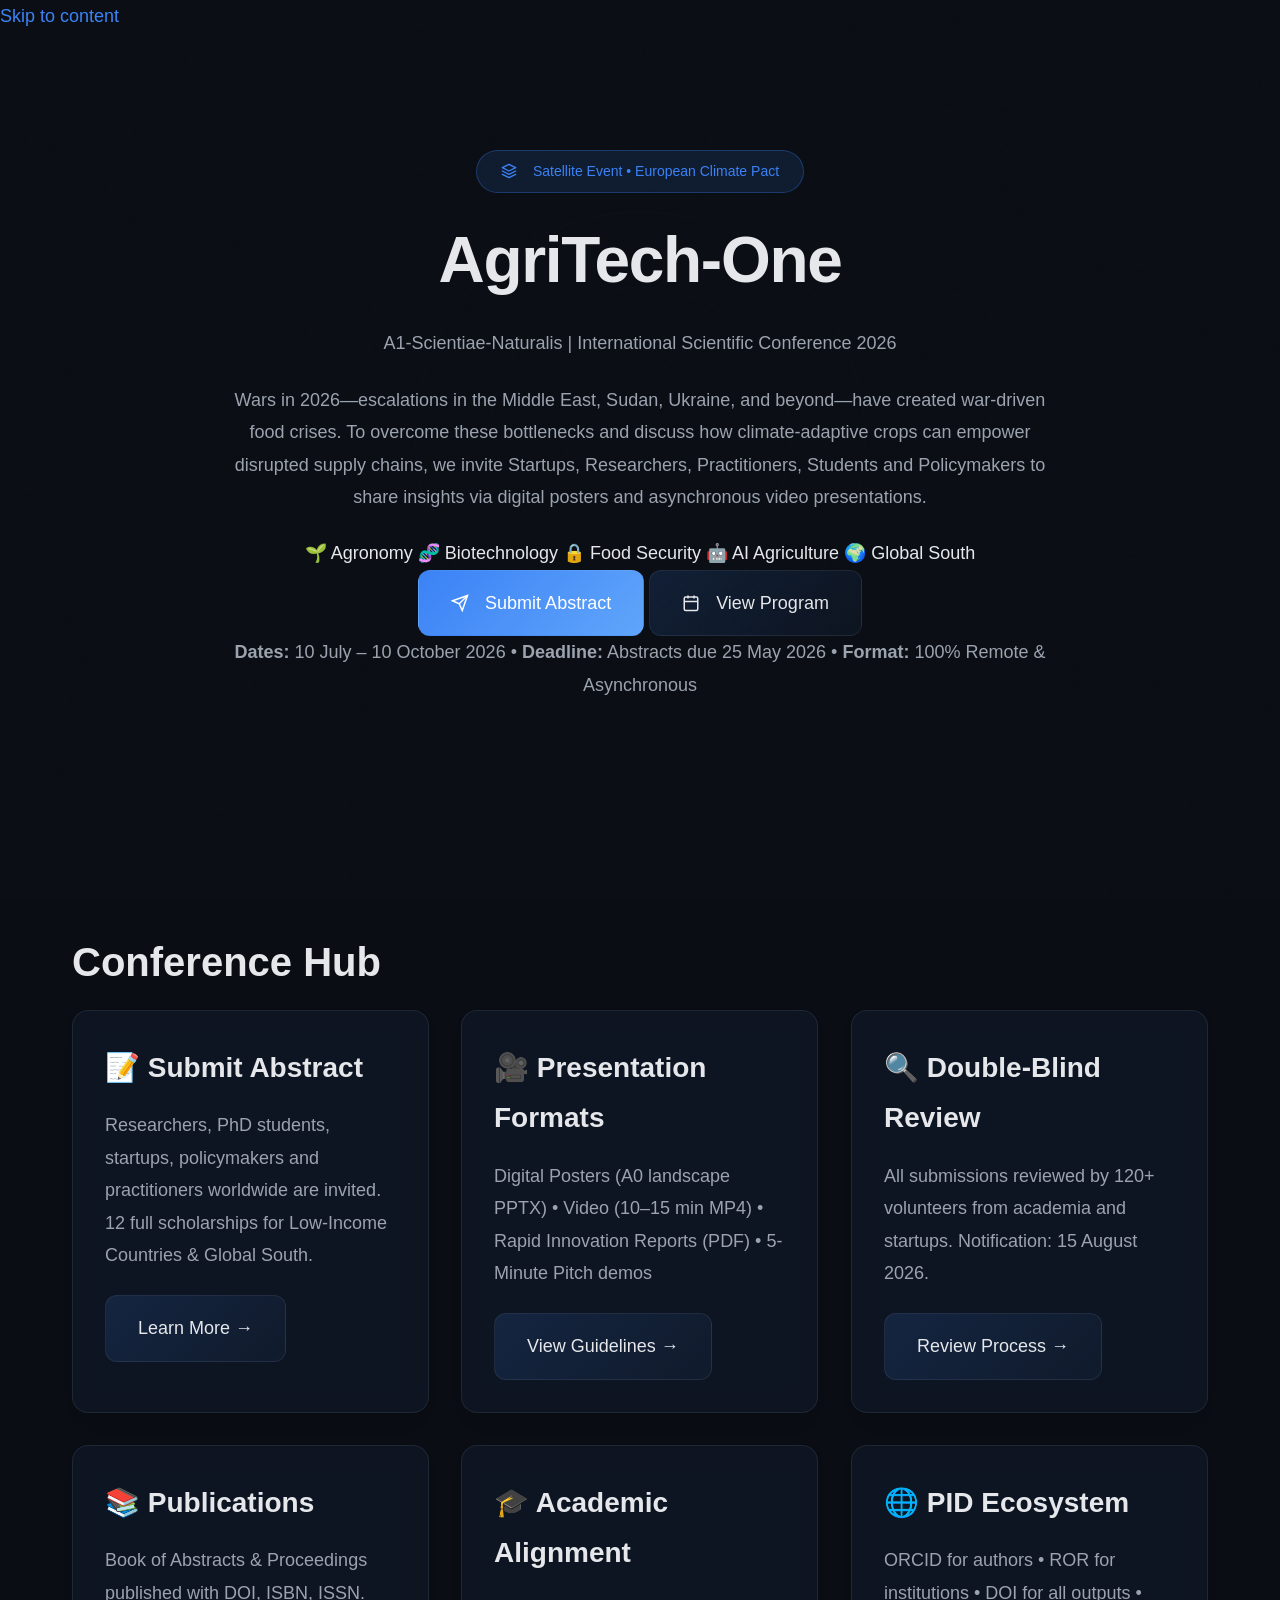
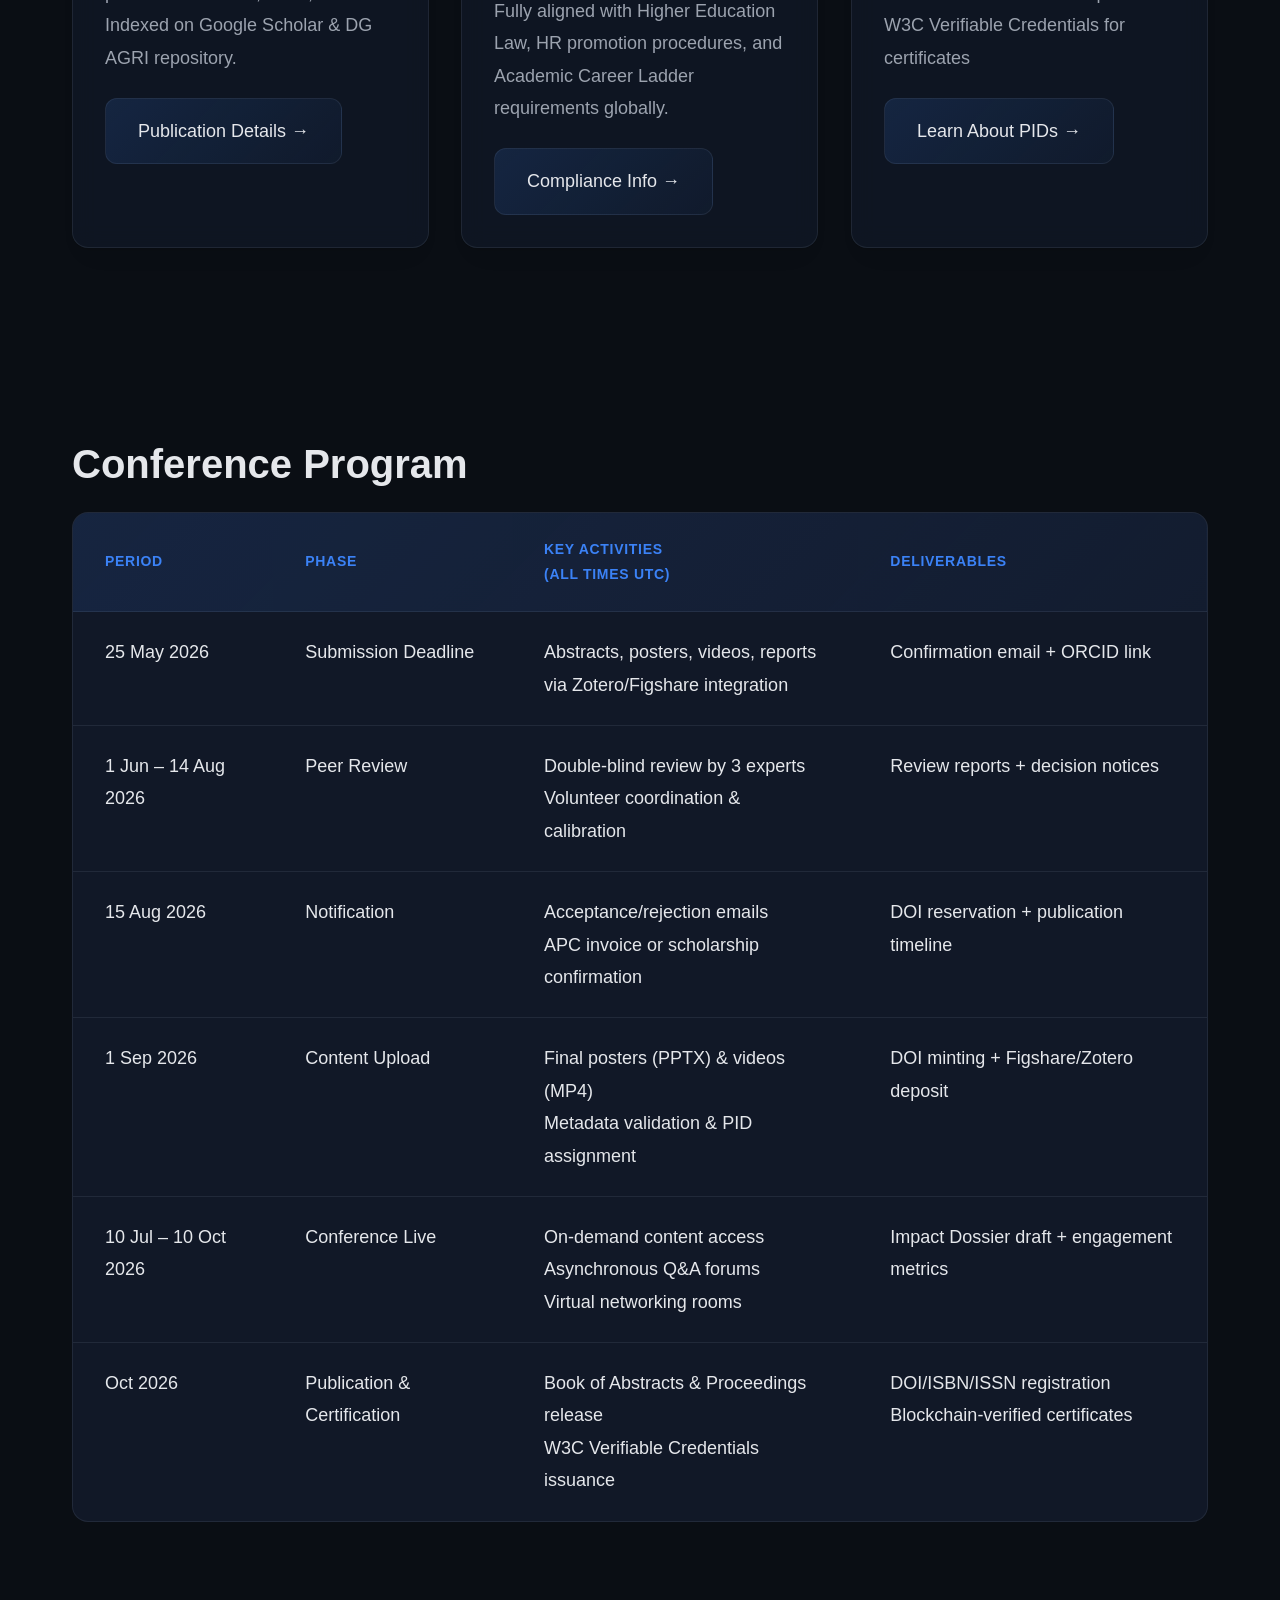
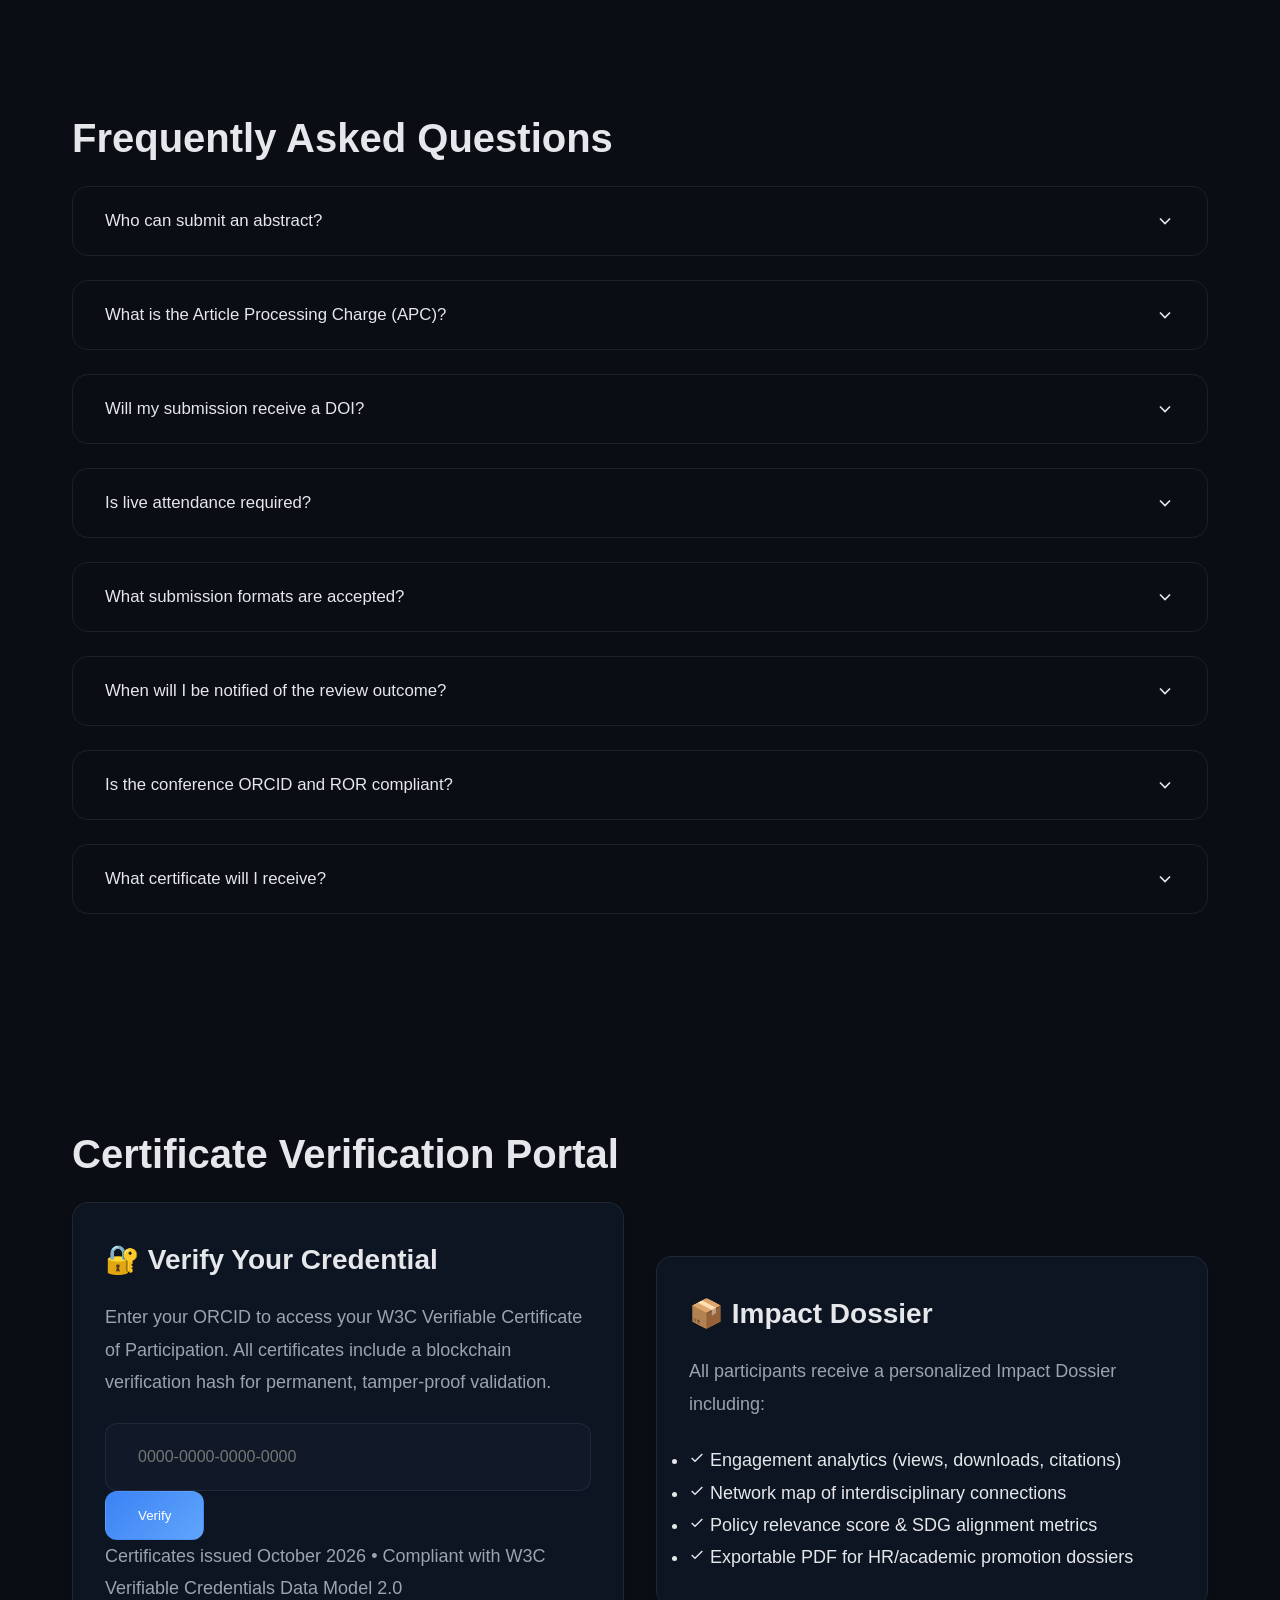
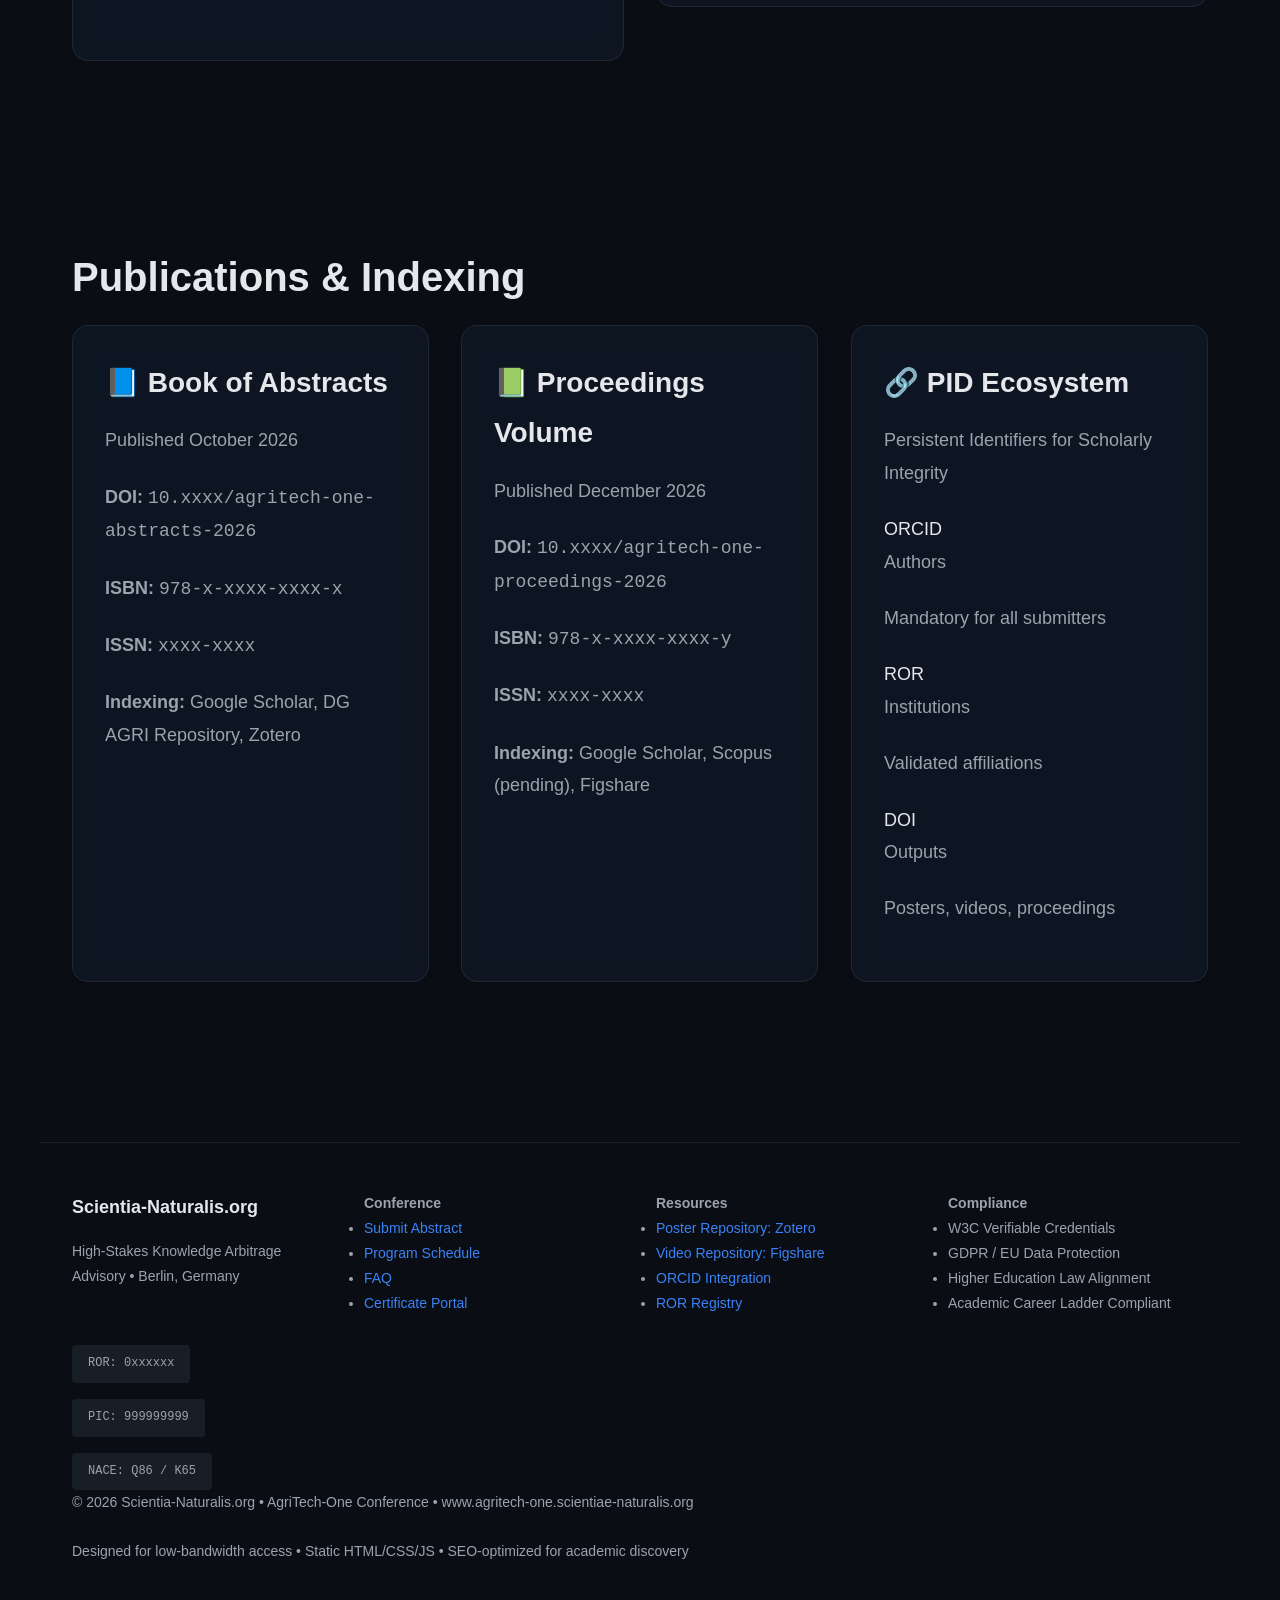
==== index.html @ f029cd49 "Update print statement from 'Hello' to 'Goodbye'  Implementation Summary This static website delive" ====
<!DOCTYPE html>
<html lang="en" class="scroll-smooth">
<head>
  <meta charset="UTF-8" />
  <meta name="viewport" content="width=device-width, initial-scale=1.0"/>
  <title>AgriTech-One | A1-Scientiae-Naturalis | International Scientific Conference 2026</title>
  
  <!-- SEO Meta Tags -->
  <meta name="description" content="Scientiae-Naturalis International Scientific Conference 2026 — AgriTech-One. 100% remote, asynchronous, global. Satellite Event of the European Climate Pact. Submit abstracts by 25 May 2026. DOI indexed, ISBN indexed ISSN indexed, ORCID and ROR compliant, Google Scholar indexed."/>
  <meta name="keywords" content="International Conference, fully remote, Agronomy, Biotechnology, Food Safety, Food Security, AI agriculture, scientific conference 2026, war resilient food systems, climate adaptive crops, Global South research, biotech conference, online academic conference, European Climate Pact, food security, genomics, smallholders, abstract submission, PhD students, researchers, universities, heads of departments, ORCID, ROR, DOI, ISBN, ISSN"/>
  <meta name="robots" content="index, follow"/>
  <meta name="author" content="Scientia-Naturalis.org"/>
  
  <!-- Open Graph / Social -->
  <meta property="og:title" content="AgriTech-One | International Scientific Conference 2026"/>
  <meta property="og:description" content="War-resilient food systems • Climate-adaptive crops • 100% remote • DOI/ISBN/ISSN indexed • ORCID/ROR compliant"/>
  <meta property="og:type" content="website"/>
  <meta property="og:url" content="https://www.agritech-one.scientiae-naturalis.org"/>
  <meta property="og:image" content="https://www.agritech-one.scientiae-naturalis.org/og-image.jpg"/>
  
  <!-- Twitter Card -->
  <meta name="twitter:card" content="summary_large_image"/>
  <meta name="twitter:title" content="AgriTech-One Conference 2026"/>
  <meta name="twitter:description" content="Fully remote scientific conference on agronomy, biotechnology & food security. Abstracts due 25 May 2026."/>
  
  <!-- Structured Data: Conference & FAQ -->
  <script type="application/ld+json">
  {
    "@context": "https://schema.org",
    "@type": "Event",
    "name": "AgriTech-One | A1-Scientiae-Naturalis International Scientific Conference",
    "startDate": "2026-07-10",
    "endDate": "2026-10-10",
    "eventAttendanceMode": "https://schema.org/OnlineEventAttendanceMode",
    "eventStatus": "https://schema.org/EventScheduled",
    "location": {
      "@type": "VirtualLocation",
      "url": "https://www.agritech-one.scientiae-naturalis.org"
    },
    "description": "Wars in 2026 have created war-driven food crises. To overcome these bottlenecks and discuss how climate-adaptive crops can empower disrupted supply chains, we invite Startups, Researchers, Practitioners, Students and Policymakers to share insights via digital posters and asynchronous video presentations.",
    "organizer": {
      "@type": "Organization",
      "name": "Scientia-Naturalis.org",
      "url": "https://scientia-naturalis.org",
      "identifier": ["ROR:0xxxxxx", "PIC:999999999"]
    },
    "offers": {
      "@type": "Offer",
      "price": "100",
      "priceCurrency": "EUR",
      "availability": "https://schema.org/InStock",
      "description": "Standard APC €100/USD 100. Full scholarships available for Low-Income Countries & Global South."
    },
    "identifier": ["DOI:10.xxxx/agritech-one-2026", "ISBN:978-x-xxxx-xxxx-x", "ISSN:xxxx-xxxx"]
  }
  </script>
  
  <script type="application/ld+json">
  {
    "@context": "https://schema.org",
    "@type": "FAQPage",
    "mainEntity": [
      {
        "@type": "Question",
        "name": "Who can submit an abstract?",
        "acceptedAnswer": {
          "@type": "Answer",
          "text": "The conference welcomes submissions from researchers, PhD students, startups, policymakers and practitioners worldwide. 12 full scholarships covering the APC are available for participants from Low-Income Countries and the Global South. Send Presentations to scientiae-naturalis-registration@yahoo.com to participate."
        }
      },
      {
        "@type": "Question",
        "name": "What is the Article Processing Charge (APC)?",
        "acceptedAnswer": {
          "@type": "Answer",
          "text": "The standard APC is €100 / USD 100. Full scholarship waivers are available for eligible participants from Low-Income Countries and the Global South."
        }
      },
      {
        "@type": "Question",
        "name": "Will my submission receive a DOI?",
        "acceptedAnswer": {
          "@type": "Answer",
          "text": "Yes. Every accepted submission receives a unique Digital Object Identifier (DOI). Proceedings are published with ISBN and ISSN, indexed on Google Scholar and archived on DG AGRI repository."
        }
      },
      {
        "@type": "Question",
        "name": "Is live attendance required?",
        "acceptedAnswer": {
          "@type": "Answer",
          "text": "No. The conference is 100% remote and fully asynchronous. All content is pre-recorded and available on demand across all time zones. The Q&A forum operates asynchronously throughout the event period."
        }
      },
      {
        "@type": "Question",
        "name": "What submission formats are accepted?",
        "acceptedAnswer": {
          "@type": "Answer",
          "text": "Four submission types are accepted: Digital Posters (A0 landscape PPTX), Video Presentations (10–15 minute MP4 in English, French or Spanish), Rapid Innovation Reports (PDF), and 5-Minute Pitch demos."
        }
      },
      {
        "@type": "Question",
        "name": "When will I be notified of the review outcome?",
        "acceptedAnswer": {
          "@type": "Answer",
          "text": "Notification is scheduled for 15 August 2026, following peer review by three independent experts. All reviewers follow a double-blind review protocol."
        }
      },
      {
        "@type": "Question",
        "name": "Is the conference ORCID and ROR compliant?",
        "acceptedAnswer": {
          "@type": "Answer",
          "text": "Yes. The AgriTech-ONE Conference is ORCID Compliant and Research Integrated. Authors are encouraged to include their ORCID identifier with submissions. Institutional affiliations are validated using ROR (Research Organization Registry)."
        }
      },
      {
        "@type": "Question",
        "name": "What certificate will I receive?",
        "acceptedAnswer": {
          "@type": "Answer",
          "text": "All participants receive a Digital Certificate of Participation with a blockchain verification hash — a tamper-proof, permanently verifiable record of scholarly contribution. Certificates are issued in October 2026."
        }
      }
    ]
  }
  </script>

  <style>
    /* ========================================
       CORE DESIGN SYSTEM — FAO + Sorbonne Inspired
       "Digital Ledger" Aesthetic | Quiet Luxury Glassmorphism
       ======================================== */
    
    :root {
      /* 8px Spacing Scale */
      --space-1: 8px;
      --space-2: 16px;
      --space-3: 24px;
      --space-4: 32px;
      --space-5: 40px;
      --space-6: 48px;
      --space-8: 64px;
      --space-10: 80px;
      --space-12: 96px;
      
      /* Color Palette — Dark Theme */
      --color-bg: #0a0e14;
      --color-bg-elevated: #111827;
      --color-bg-glass: rgba(17, 24, 39, 0.75);
      --color-text: #e5e7eb;
      --color-text-muted: #9ca3af;
      --color-accent: #3b82f6;
      --color-accent-hover: #60a5fa;
      --color-border: rgba(148, 163, 184, 0.12);
      --color-border-focus: rgba(59, 130, 246, 0.4);
      
      /* Typography — Fluid Scale */
      --font-sans: 'Inter', -apple-system, BlinkMacSystemFont, 'Segoe UI', Roboto, 'Helvetica Neue', Arial, sans-serif;
      --line-height-base: 1.8;
      
      /* Transitions — Premium Feel */
      --transition-timing: cubic-bezier(0.23, 1, 0.32, 1);
      --transition-duration: 400ms;
      
      /* Multi-Layer Shadows (Umbra/Penumbra) */
      --shadow-1: 0 1px 2px rgba(0,0,0,0.04);
      --shadow-2: 0 2px 4px rgba(0,0,0,0.06);
      --shadow-3: 0 4px 8px rgba(0,0,0,0.08);
      --shadow-4: 0 8px 16px rgba(0,0,0,0.10);
      --shadow-5: 0 16px 32px rgba(0,0,0,0.12);
      --shadow-glass: 
        0 1px 2px rgba(0,0,0,0.08),
        0 2px 4px rgba(0,0,0,0.06),
        0 4px 8px rgba(0,0,0,0.04),
        0 8px 16px rgba(0,0,0,0.02),
        0 16px 32px rgba(0,0,0,0.01);
      
      /* Border Precision */
      --border-thin: 0.5px;
      --border-normal: 1px;
      --border-radius-2xl: 1rem;
      
      /* Grain/Noise Animation */
      --grain-opacity: 0.03;
    }
    
    /* Reset & Base */
    *, *::before, *::after {
      box-sizing: border-box;
      margin: 0;
      padding: 0;
    }
    
    html {
      scroll-behavior: smooth;
      -webkit-font-smoothing: antialiased;
      -moz-osx-font-smoothing: grayscale;
    }
    
    body {
      font-family: var(--font-sans);
      background-color: var(--color-bg);
      color: var(--color-text);
      line-height: var(--line-height-base);
      font-size: clamp(1rem, 2.5vw, 1.125rem);
      overflow-x: hidden;
      position: relative;
    }
    
    /* Grain/Noise Background Layer */
    body::before {
      content: "";
      position: fixed;
      top: 0; left: 0;
      width: 100%; height: 100%;
      pointer-events: none;
      z-index: 0;
      opacity: var(--grain-opacity);
      background-image: 
        url("data:image/svg+xml,%3Csvg viewBox='0 0 200 200' xmlns='http://www.w3.org/2000/svg'%3E%3Cfilter id='noise'%3E%3CfeTurbulence type='fractalNoise' baseFrequency='0.9' numOctaves='4' stitchTiles='stitch'/%3E%3C/filter%3E%3Crect width='100%25' height='100%25' filter='url(%23noise)'/%3E%3C/svg%3E");
      animation: grainShift 2.5s steps(4) infinite;
      mix-blend-mode: overlay;
    }
    
    @keyframes grainShift {
      0%, 100% { transform: translate(0, 0); }
      25% { transform: translate(-1px, 1px); }
      50% { transform: translate(1px, -1px); }
      75% { transform: translate(-1px, -1px); }
    }
    
    /* Utility Classes */
    .container {
      width: 100%;
      max-width: 1200px;
      margin-inline: auto;
      padding-inline: var(--space-4);
    }
    
    .section {
      padding-block: var(--space-8);
    }
    
    @media (min-width: 768px) {
      .section { padding-block: var(--space-10); }
    }
    
    @media (min-width: 1024px) {
      .section { padding-block: var(--space-12); }
    }
    
    /* Typography — Fluid with clamp() */
    h1 {
      font-size: clamp(2rem, 6vw, 4rem);
      font-weight: 700;
      line-height: 1.1;
      letter-spacing: -0.02em;
      margin-block-end: var(--space-4);
    }
    
    h2 {
      font-size: clamp(1.5rem, 4vw, 2.5rem);
      font-weight: 600;
      line-height: 1.2;
      margin-block-end: var(--space-3);
    }
    
    h3 {
      font-size: clamp(1.25rem, 3vw, 1.75rem);
      font-weight: 600;
      margin-block-end: var(--space-2);
    }
    
    p {
      margin-block-end: var(--space-3);
      color: var(--color-text-muted);
    }
    
    a {
      color: var(--color-accent);
      text-decoration: none;
      transition: color var(--transition-duration) var(--transition-timing);
    }
    
    a:hover {
      color: var(--color-accent-hover);
    }
    
    /* Glassmorphism Cards — Bento Grid Style */
    .card {
      background: var(--color-bg-glass);
      border: var(--border-normal) solid var(--color-border);
      border-radius: var(--border-radius-2xl);
      padding: var(--space-4);
      backdrop-filter: blur(12px);
      -webkit-backdrop-filter: blur(12px);
      box-shadow: var(--shadow-glass);
      transition: 
        transform var(--transition-duration) var(--transition-timing),
        box-shadow var(--transition-duration) var(--transition-timing),
        border-color var(--transition-duration) var(--transition-timing);
      will-change: transform;
    }
    
    .card:hover {
      transform: translateY(-4px);
      border-color: var(--color-border-focus);
      box-shadow: 
        0 1px 2px rgba(0,0,0,0.12),
        0 2px 4px rgba(0,0,0,0.10),
        0 4px 8px rgba(0,0,0,0.08),
        0 8px 16px rgba(0,0,0,0.06),
        0 16px 32px rgba(0,0,0,0.04);
    }
    
    /* Buttons — Lucide-style Icons + Quiet Luxury */
    .btn {
      display: inline-flex;
      align-items: center;
      gap: var(--space-2);
      padding: var(--space-2) var(--space-4);
      background: linear-gradient(135deg, rgba(59,130,246,0.15), rgba(59,130,246,0.05));
      border: var(--border-thin) solid var(--color-border);
      border-radius: calc(var(--border-radius-2xl) - 4px);
      color: var(--color-text);
      font-weight: 500;
      cursor: pointer;
      transition: 
        all var(--transition-duration) var(--transition-timing);
    }
    
    .btn:hover {
      background: linear-gradient(135deg, rgba(59,130,246,0.25), rgba(59,130,246,0.1));
      border-color: var(--color-accent);
      transform: translateY(-1px);
    }
    
    .btn-primary {
      background: linear-gradient(135deg, var(--color-accent), var(--color-accent-hover));
      border-color: transparent;
      color: white;
    }
    
    .btn-primary:hover {
      background: linear-gradient(135deg, var(--color-accent-hover), #93c5fd);
      box-shadow: 0 4px 12px rgba(59, 130, 246, 0.35);
    }
    
    /* Hero Section — Video Background Placeholder */
    .hero {
      position: relative;
      min-height: 90vh;
      display: grid;
      place-items: center;
      text-align: center;
      padding-block: var(--space-8);
      overflow: hidden;
    }
    
    .hero::before {
      content: "";
      position: absolute;
      inset: 0;
      background: 
        radial-gradient(ellipse at top, rgba(59,130,246,0.08), transparent 60%),
        radial-gradient(ellipse at bottom, rgba(16,185,129,0.06), transparent 60%);
      z-index: -2;
    }
    
    .hero-video-placeholder {
      position: absolute;
      inset: 0;
      background: 
        linear-gradient(180deg, rgba(10,14,20,0.7), rgba(10,14,20,0.9)),
        url('data:image/svg+xml,%3Csvg xmlns="http://www.w3.org/2000/svg" width="1920" height="1080" viewBox="0 0 1920 1080"%3E%3Crect fill="%230a0e14" width="1920" height="1080"/%3E%3Ccircle cx="960" cy="540" r="300" fill="none" stroke="rgba(59,130,246,0.1)" stroke-width="1"/%3E%3Ccircle cx="960" cy="540" r="200" fill="none" stroke="rgba(59,130,246,0.08)" stroke-width="1"/%3E%3Ccircle cx="960" cy="540" r="100" fill="none" stroke="rgba(59,130,246,0.06)" stroke-width="1"/%3E%3C/svg%3E')
        center/cover no-repeat;
      z-index: -1;
    }
    
    .hero-content {
      position: relative;
      z-index: 1;
      max-width: 900px;
      padding: var(--space-4);
      animation: fadeInUp 800ms var(--transition-timing) both;
    }
    
    @keyframes fadeInUp {
      from {
        opacity: 0;
        transform: translateY(24px);
      }
      to {
        opacity: 1;
        transform: translateY(0);
      }
    }
    
    .hero-badge {
      display: inline-flex;
      align-items: center;
      gap: var(--space-2);
      padding: var(--space-1) var(--space-3);
      background: rgba(59,130,246,0.12);
      border: var(--border-thin) solid rgba(59,130,246,0.3);
      border-radius: 9999px;
      font-size: 0.875rem;
      color: var(--color-accent);
      margin-block-end: var(--space-4);
    }
    
    /* Bento Grid Layout */
    .bento-grid {
      display: grid;
      grid-template-columns: repeat(auto-fit, minmax(280px, 1fr));
      gap: var(--space-4);
    }
    
    @media (min-width: 768px) {
      .bento-grid {
        grid-template-columns: repeat(2, 1fr);
      }
    }
    
    @media (min-width: 1024px) {
      .bento-grid {
        grid-template-columns: repeat(3, 1fr);
      }
    }
    
    /* Stagger Animation for Hub Cards */
    .hub-card {
      opacity: 0;
      transform: translateY(200px);
      animation: slideInUp 600ms var(--transition-timing) forwards;
    }
    
    .hub-card:nth-child(1) { animation-delay: 100ms; }
    .hub-card:nth-child(2) { animation-delay: 200ms; }
    .hub-card:nth-child(3) { animation-delay: 300ms; }
    .hub-card:nth-child(4) { animation-delay: 400ms; }
    .hub-card:nth-child(5) { animation-delay: 500ms; }
    .hub-card:nth-child(6) { animation-delay: 600ms; }
    
    @keyframes slideInUp {
      to {
        opacity: 1;
        transform: translateY(0);
      }
    }
    
    /* Plain HTML Table — Program Section */
    .program-table {
      width: 100%;
      border-collapse: separate;
      border-spacing: 0;
      border: var(--border-normal) solid var(--color-border);
      border-radius: var(--border-radius-2xl);
      overflow: hidden;
      background: var(--color-bg-elevated);
    }
    
    .program-table thead {
      background: linear-gradient(135deg, rgba(59,130,246,0.12), rgba(59,130,246,0.04));
    }
    
    .program-table th {
      padding: var(--space-3) var(--space-4);
      text-align: left;
      font-weight: 600;
      color: var(--color-accent);
      border-bottom: var(--border-normal) solid var(--color-border);
      font-size: 0.875rem;
      text-transform: uppercase;
      letter-spacing: 0.05em;
    }
    
    .program-table td {
      padding: var(--space-3) var(--space-4);
      border-bottom: var(--border-thin) solid var(--color-border);
      vertical-align: top;
    }
    
    .program-table tbody tr:last-child td {
      border-bottom: none;
    }
    
    .program-table tbody tr:hover {
      background: rgba(59,130,246,0.04);
    }
    
    .program-table br {
      line-height: 1.4;
    }
    
    /* FAQ Section */
    .faq-item {
      border: var(--border-normal) solid var(--color-border);
      border-radius: var(--border-radius-2xl);
      margin-block-end: var(--space-3);
      overflow: hidden;
      transition: border-color var(--transition-duration) var(--transition-timing);
    }
    
    .faq-item:hover {
      border-color: var(--color-border-focus);
    }
    
    .faq-question {
      width: 100%;
      padding: var(--space-3) var(--space-4);
      background: transparent;
      border: none;
      text-align: left;
      font-weight: 500;
      color: var(--color-text);
      cursor: pointer;
      display: flex;
      justify-content: space-between;
      align-items: center;
      font-size: 1.05rem;
      transition: color var(--transition-duration) var(--transition-timing);
    }
    
    .faq-question:hover {
      color: var(--color-accent);
    }
    
    .faq-answer {
      padding: 0 var(--space-4);
      max-height: 0;
      overflow: hidden;
      transition: 
        max-height 400ms var(--transition-timing),
        padding 400ms var(--transition-timing);
    }
    
    .faq-item.active .faq-answer {
      padding: var(--space-2) var(--space-4) var(--space-4);
      max-height: 500px;
    }
    
    .faq-icon {
      transition: transform var(--transition-duration) var(--transition-timing);
      flex-shrink: 0;
    }
    
    .faq-item.active .faq-icon {
      transform: rotate(180deg);
    }
    
    /* Certificate Portal */
    .certificate-portal {
      display: grid;
      gap: var(--space-4);
      align-items: center;
    }
    
    @media (min-width: 768px) {
      .certificate-portal {
        grid-template-columns: 1fr 1fr;
      }
    }
    
    .orcid-input {
      width: 100%;
      padding: var(--space-3) var(--space-4);
      background: var(--color-bg-elevated);
      border: var(--border-normal) solid var(--color-border);
      border-radius: calc(var(--border-radius-2xl) - 4px);
      color: var(--color-text);
      font-size: 1rem;
      transition: 
        border-color var(--transition-duration) var(--transition-timing),
        box-shadow var(--transition-duration) var(--transition-timing);
    }
    
    .orcid-input:focus {
      outline: none;
      border-color: var(--color-accent);
      box-shadow: 0 0 0 3px rgba(59, 130, 246, 0.15);
    }
    
    /* Footer */
    .footer {
      border-top: var(--border-normal) solid var(--color-border);
      padding-block: var(--space-6);
      margin-block-start: var(--space-8);
      font-size: 0.875rem;
      color: var(--color-text-muted);
    }
    
    .footer-grid {
      display: grid;
      gap: var(--space-4);
      grid-template-columns: repeat(auto-fit, minmax(200px, 1fr));
    }
    
    .footer-brand {
      display: flex;
      flex-direction: column;
      gap: var(--space-2);
    }
    
    .footer-logo {
      font-weight: 700;
      color: var(--color-text);
      font-size: 1.125rem;
    }
    
    .footer-identifiers {
      display: flex;
      flex-wrap: wrap;
      gap: var(--space-2);
      margin-block-start: var(--space-2);
    }
    
    .identifier-badge {
      padding: var(--space-1) var(--space-2);
      background: rgba(148, 163, 184, 0.1);
      border-radius: 4px;
      font-size: 0.75rem;
      font-family: monospace;
    }
    
    /* Accessibility & Focus States */
    :focus-visible {
      outline: 2px solid var(--color-accent);
      outline-offset: 2px;
      border-radius: 4px;
    }
    
    /* Mobile Optimization — 4 Scrolls Max */
    @media (max-width: 767px) {
      .section { padding-block: var(--space-6); }
      .bento-grid { grid-template-columns: 1fr; }
      .program-table { font-size: 0.875rem; }
      .program-table th,
      .program-table td { padding: var(--space-2) var(--space-3); }
    }
    
    /* Print Styles */
    @media print {
      body { background: white; color: black; }
      .card, .btn { box-shadow: none; border: 1px solid #ccc; }
      a { color: #0066cc; text-decoration: underline; }
    }
  </style>
</head>
<body>
  <!-- Skip Link for Accessibility -->
  <a href="#main-content" class="sr-only focus:not-sr-only focus:fixed focus:top-4 focus:left-4 focus:z-50 focus:px-4 focus:py-2 focus:bg-blue-600 focus:text-white focus:rounded">Skip to content</a>

  <!-- Hero Section -->
  <header class="hero">
    <div class="hero-video-placeholder" aria-hidden="true"></div>
    <div class="hero-content">
      <div class="hero-badge">
        <svg width="16" height="16" viewBox="0 0 24 24" fill="none" stroke="currentColor" stroke-width="2" stroke-linecap="round" stroke-linejoin="round"><path d="M12 2L2 7l10 5 10-5-10-5zM2 17l10 5 10-5M2 12l10 5 10-5"/></svg>
        Satellite Event • European Climate Pact
      </div>
      <h1>AgriTech-One</h1>
      <p class="text-xl text-gray-300 mb-6">A1-Scientiae-Naturalis | International Scientific Conference 2026</p>
      <p class="mb-8">Wars in 2026—escalations in the Middle East, Sudan, Ukraine, and beyond—have created war-driven food crises. To overcome these bottlenecks and discuss how climate-adaptive crops can empower disrupted supply chains, we invite Startups, Researchers, Practitioners, Students and Policymakers to share insights via digital posters and asynchronous video presentations.</p>
      <div class="flex flex-wrap justify-center gap-3 mb-8">
        <span class="px-3 py-1 bg-blue-900/30 border border-blue-500/30 rounded-full text-sm">🌱 Agronomy</span>
        <span class="px-3 py-1 bg-blue-900/30 border border-blue-500/30 rounded-full text-sm">🧬 Biotechnology</span>
        <span class="px-3 py-1 bg-blue-900/30 border border-blue-500/30 rounded-full text-sm">🔒 Food Security</span>
        <span class="px-3 py-1 bg-blue-900/30 border border-blue-500/30 rounded-full text-sm">🤖 AI Agriculture</span>
        <span class="px-3 py-1 bg-blue-900/30 border border-blue-500/30 rounded-full text-sm">🌍 Global South</span>
      </div>
      <div class="flex flex-col sm:flex-row gap-3 justify-center">
        <a href="#submit" class="btn btn-primary">
          <svg width="18" height="18" viewBox="0 0 24 24" fill="none" stroke="currentColor" stroke-width="2"><path d="M22 2L11 13"/><path d="M22 2L15 22L11 13L2 9L22 2Z"/></svg>
          Submit Abstract
        </a>
        <a href="#program" class="btn">
          <svg width="18" height="18" viewBox="0 0 24 24" fill="none" stroke="currentColor" stroke-width="2"><rect x="3" y="4" width="18" height="18" rx="2" ry="2"/><line x1="16" y1="2" x2="16" y2="6"/><line x1="8" y1="2" x2="8" y2="6"/><line x1="3" y1="10" x2="21" y2="10"/></svg>
          View Program
        </a>
      </div>
      <p class="mt-6 text-sm text-gray-400">
        <strong>Dates:</strong> 10 July – 10 October 2026 • 
        <strong>Deadline:</strong> Abstracts due 25 May 2026 • 
        <strong>Format:</strong> 100% Remote & Asynchronous
      </p>
    </div>
  </header>

  <main id="main-content">
    <!-- Conference Hub — Bento Grid -->
    <section class="section container">
      <h2 class="text-center mb-8">Conference Hub</h2>
      <div class="bento-grid">
        <article class="card hub-card">
          <h3>📝 Submit Abstract</h3>
          <p>Researchers, PhD students, startups, policymakers and practitioners worldwide are invited. 12 full scholarships for Low-Income Countries & Global South.</p>
          <a href="#submit" class="btn mt-3">Learn More →</a>
        </article>
        
        <article class="card hub-card">
          <h3>🎥 Presentation Formats</h3>
          <p>Digital Posters (A0 landscape PPTX) • Video (10–15 min MP4) • Rapid Innovation Reports (PDF) • 5-Minute Pitch demos</p>
          <a href="#formats" class="btn mt-3">View Guidelines →</a>
        </article>
        
        <article class="card hub-card">
          <h3>🔍 Double-Blind Review</h3>
          <p>All submissions reviewed by 120+ volunteers from academia and startups. Notification: 15 August 2026.</p>
          <a href="#review" class="btn mt-3">Review Process →</a>
        </article>
        
        <article class="card hub-card">
          <h3>📚 Publications</h3>
          <p>Book of Abstracts & Proceedings published with DOI, ISBN, ISSN. Indexed on Google Scholar & DG AGRI repository.</p>
          <a href="#publications" class="btn mt-3">Publication Details →</a>
        </article>
        
        <article class="card hub-card">
          <h3>🎓 Academic Alignment</h3>
          <p>Fully aligned with Higher Education Law, HR promotion procedures, and Academic Career Ladder requirements globally.</p>
          <a href="#academic" class="btn mt-3">Compliance Info →</a>
        </article>
        
        <article class="card hub-card">
          <h3>🌐 PID Ecosystem</h3>
          <p>ORCID for authors • ROR for institutions • DOI for all outputs • W3C Verifiable Credentials for certificates</p>
          <a href="#pid" class="btn mt-3">Learn About PIDs →</a>
        </article>
      </div>
    </section>

    <!-- Program Section — Plain HTML Table -->
    <section id="program" class="section container">
      <h2 class="mb-6">Conference Program</h2>
      <div class="overflow-x-auto rounded-2xl border border-gray-700">
        <table class="program-table">
          <thead>
            <tr>
              <th>Period</th>
              <th>Phase</th>
              <th>Key Activities<br><span class="text-xs text-gray-400 font-normal">(All times UTC)</span></th>
              <th>Deliverables</th>
            </tr>
          </thead>
          <tbody>
            <tr>
              <td>25 May 2026</td>
              <td>Submission Deadline</td>
              <td>Abstracts, posters, videos, reports<br>via Zotero/Figshare integration</td>
              <td>Confirmation email + ORCID link</td>
            </tr>
            <tr>
              <td>1 Jun – 14 Aug 2026</td>
              <td>Peer Review</td>
              <td>Double-blind review by 3 experts<br>Volunteer coordination & calibration</td>
              <td>Review reports + decision notices</td>
            </tr>
            <tr>
              <td>15 Aug 2026</td>
              <td>Notification</td>
              <td>Acceptance/rejection emails<br>APC invoice or scholarship confirmation</td>
              <td>DOI reservation + publication timeline</td>
            </tr>
            <tr>
              <td>1 Sep 2026</td>
              <td>Content Upload</td>
              <td>Final posters (PPTX) & videos (MP4)<br>Metadata validation & PID assignment</td>
              <td>DOI minting + Figshare/Zotero deposit</td>
            </tr>
            <tr>
              <td>10 Jul – 10 Oct 2026</td>
              <td>Conference Live</td>
              <td>On-demand content access<br>Asynchronous Q&A forums<br>Virtual networking rooms</td>
              <td>Impact Dossier draft + engagement metrics</td>
            </tr>
            <tr>
              <td>Oct 2026</td>
              <td>Publication & Certification</td>
              <td>Book of Abstracts & Proceedings release<br>W3C Verifiable Credentials issuance</td>
              <td>DOI/ISBN/ISSN registration<br>Blockchain-verified certificates</td>
            </tr>
          </tbody>
        </table>
      </div>
    </section>

    <!-- FAQ Section -->
    <section id="faq" class="section container">
      <h2 class="mb-6">Frequently Asked Questions</h2>
      <div class="max-w-3xl mx-auto">
        <div class="faq-item">
          <button class="faq-question" aria-expanded="false">
            Who can submit an abstract?
            <svg class="faq-icon" width="20" height="20" viewBox="0 0 24 24" fill="none" stroke="currentColor" stroke-width="2"><polyline points="6 9 12 15 18 9"/></svg>
          </button>
          <div class="faq-answer">
            <p>The conference welcomes submissions from researchers, PhD students, startups, policymakers and practitioners worldwide. 12 full scholarships covering the APC are available for participants from Low-Income Countries and the Global South. Send Presentations to scientiae-naturalis-registration@yahoo.com to participate.</p>
          </div>
        </div>
        
        <div class="faq-item">
          <button class="faq-question" aria-expanded="false">
            What is the Article Processing Charge (APC)?
            <svg class="faq-icon" width="20" height="20" viewBox="0 0 24 24" fill="none" stroke="currentColor" stroke-width="2"><polyline points="6 9 12 15 18 9"/></svg>
          </button>
          <div class="faq-answer">
            <p>The standard APC is €100 / USD 100. Full scholarship waivers are available for eligible participants from Low-Income Countries and the Global South.</p>
          </div>
        </div>
        
        <div class="faq-item">
          <button class="faq-question" aria-expanded="false">
            Will my submission receive a DOI?
            <svg class="faq-icon" width="20" height="20" viewBox="0 0 24 24" fill="none" stroke="currentColor" stroke-width="2"><polyline points="6 9 12 15 18 9"/></svg>
          </button>
          <div class="faq-answer">
            <p>Yes. Every accepted submission receives a unique Digital Object Identifier (DOI). Proceedings are published with ISBN and ISSN, indexed on Google Scholar and archived on DG AGRI repository.</p>
          </div>
        </div>
        
        <div class="faq-item">
          <button class="faq-question" aria-expanded="false">
            Is live attendance required?
            <svg class="faq-icon" width="20" height="20" viewBox="0 0 24 24" fill="none" stroke="currentColor" stroke-width="2"><polyline points="6 9 12 15 18 9"/></svg>
          </button>
          <div class="faq-answer">
            <p>No. The conference is 100% remote and fully asynchronous. All content is pre-recorded and available on demand across all time zones. The Q&A forum operates asynchronously throughout the event period.</p>
          </div>
        </div>
        
        <div class="faq-item">
          <button class="faq-question" aria-expanded="false">
            What submission formats are accepted?
            <svg class="faq-icon" width="20" height="20" viewBox="0 0 24 24" fill="none" stroke="currentColor" stroke-width="2"><polyline points="6 9 12 15 18 9"/></svg>
          </button>
          <div class="faq-answer">
            <p>Four submission types are accepted: Digital Posters (A0 landscape PPTX), Video Presentations (10–15 minute MP4 in English, French or Spanish), Rapid Innovation Reports (PDF), and 5-Minute Pitch demos.</p>
          </div>
        </div>
        
        <div class="faq-item">
          <button class="faq-question" aria-expanded="false">
            When will I be notified of the review outcome?
            <svg class="faq-icon" width="20" height="20" viewBox="0 0 24 24" fill="none" stroke="currentColor" stroke-width="2"><polyline points="6 9 12 15 18 9"/></svg>
          </button>
          <div class="faq-answer">
            <p>Notification is scheduled for 15 August 2026, following peer review by three independent experts. All reviewers follow a double-blind review protocol.</p>
          </div>
        </div>
        
        <div class="faq-item">
          <button class="faq-question" aria-expanded="false">
            Is the conference ORCID and ROR compliant?
            <svg class="faq-icon" width="20" height="20" viewBox="0 0 24 24" fill="none" stroke="currentColor" stroke-width="2"><polyline points="6 9 12 15 18 9"/></svg>
          </button>
          <div class="faq-answer">
            <p>Yes. The AgriTech-ONE Conference is ORCID Compliant and Research Integrated. Authors are encouraged to include their ORCID identifier with submissions. Institutional affiliations are validated using ROR (Research Organization Registry).</p>
          </div>
        </div>
        
        <div class="faq-item">
          <button class="faq-question" aria-expanded="false">
            What certificate will I receive?
            <svg class="faq-icon" width="20" height="20" viewBox="0 0 24 24" fill="none" stroke="currentColor" stroke-width="2"><polyline points="6 9 12 15 18 9"/></svg>
          </button>
          <div class="faq-answer">
            <p>All participants receive a Digital Certificate of Participation with a blockchain verification hash — a tamper-proof, permanently verifiable record of scholarly contribution. Certificates are issued in October 2026.</p>
          </div>
        </div>
      </div>
    </section>

    <!-- Certificate Portal -->
    <section id="certificates" class="section container">
      <h2 class="mb-6">Certificate Verification Portal</h2>
      <div class="certificate-portal">
        <div class="card">
          <h3>🔐 Verify Your Credential</h3>
          <p class="mb-4">Enter your ORCID to access your W3C Verifiable Certificate of Participation. All certificates include a blockchain verification hash for permanent, tamper-proof validation.</p>
          <div class="flex gap-2">
            <input type="text" class="orcid-input" placeholder="0000-0000-0000-0000" pattern="\d{4}-\d{4}-\d{4}-\d{4}" aria-label="ORCID iD">
            <button class="btn btn-primary">Verify</button>
          </div>
          <p class="text-xs text-gray-500 mt-3">Certificates issued October 2026 • Compliant with W3C Verifiable Credentials Data Model 2.0</p>
        </div>
        <div class="card">
          <h3>📦 Impact Dossier</h3>
          <p>All participants receive a personalized Impact Dossier including:</p>
          <ul class="space-y-2 mt-3 text-sm">
            <li class="flex items-start gap-2">
              <svg class="mt-1 flex-shrink-0" width="16" height="16" viewBox="0 0 24 24" fill="none" stroke="currentColor" stroke-width="2"><polyline points="20 6 9 17 4 12"/></svg>
              <span>Engagement analytics (views, downloads, citations)</span>
            </li>
            <li class="flex items-start gap-2">
              <svg class="mt-1 flex-shrink-0" width="16" height="16" viewBox="0 0 24 24" fill="none" stroke="currentColor" stroke-width="2"><polyline points="20 6 9 17 4 12"/></svg>
              <span>Network map of interdisciplinary connections</span>
            </li>
            <li class="flex items-start gap-2">
              <svg class="mt-1 flex-shrink-0" width="16" height="16" viewBox="0 0 24 24" fill="none" stroke="currentColor" stroke-width="2"><polyline points="20 6 9 17 4 12"/></svg>
              <span>Policy relevance score & SDG alignment metrics</span>
            </li>
            <li class="flex items-start gap-2">
              <svg class="mt-1 flex-shrink-0" width="16" height="16" viewBox="0 0 24 24" fill="none" stroke="currentColor" stroke-width="2"><polyline points="20 6 9 17 4 12"/></svg>
              <span>Exportable PDF for HR/academic promotion dossiers</span>
            </li>
          </ul>
        </div>
      </div>
    </section>

    <!-- Publications Section -->
    <section id="publications" class="section container">
      <h2 class="mb-6">Publications & Indexing</h2>
      <div class="bento-grid">
        <div class="card">
          <h3>📘 Book of Abstracts</h3>
          <p class="mb-3">Published October 2026</p>
          <div class="space-y-2 text-sm">
            <p><strong>DOI:</strong> <code>10.xxxx/agritech-one-abstracts-2026</code></p>
            <p><strong>ISBN:</strong> <code>978-x-xxxx-xxxx-x</code></p>
            <p><strong>ISSN:</strong> <code>xxxx-xxxx</code></p>
            <p><strong>Indexing:</strong> Google Scholar, DG AGRI Repository, Zotero</p>
          </div>
        </div>
        <div class="card">
          <h3>📗 Proceedings Volume</h3>
          <p class="mb-3">Published December 2026</p>
          <div class="space-y-2 text-sm">
            <p><strong>DOI:</strong> <code>10.xxxx/agritech-one-proceedings-2026</code></p>
            <p><strong>ISBN:</strong> <code>978-x-xxxx-xxxx-y</code></p>
            <p><strong>ISSN:</strong> <code>xxxx-xxxx</code></p>
            <p><strong>Indexing:</strong> Google Scholar, Scopus (pending), Figshare</p>
          </div>
        </div>
        <div class="card">
          <h3>🔗 PID Ecosystem</h3>
          <p class="mb-3">Persistent Identifiers for Scholarly Integrity</p>
          <div class="space-y-3">
            <div class="flex items-center gap-3">
              <div class="w-10 h-10 rounded-lg bg-blue-900/30 flex items-center justify-center font-mono text-sm">ORCID</div>
              <div>
                <p class="font-medium">Authors</p>
                <p class="text-xs text-gray-400">Mandatory for all submitters</p>
              </div>
            </div>
            <div class="flex items-center gap-3">
              <div class="w-10 h-10 rounded-lg bg-blue-900/30 flex items-center justify-center font-mono text-sm">ROR</div>
              <div>
                <p class="font-medium">Institutions</p>
                <p class="text-xs text-gray-400">Validated affiliations</p>
              </div>
            </div>
            <div class="flex items-center gap-3">
              <div class="w-10 h-10 rounded-lg bg-blue-900/30 flex items-center justify-center font-mono text-sm">DOI</div>
              <div>
                <p class="font-medium">Outputs</p>
                <p class="text-xs text-gray-400">Posters, videos, proceedings</p>
              </div>
            </div>
          </div>
        </div>
      </div>
    </section>
  </main>

  <!-- Footer -->
  <footer class="footer container">
    <div class="footer-grid">
      <div class="footer-brand">
        <div class="footer-logo">Scientia-Naturalis.org</div>
        <p>High-Stakes Knowledge Arbitrage Advisory • Berlin, Germany</p>
        <div class="footer-identifiers">
          <span class="identifier-badge">ROR: 0xxxxxx</span>
          <span class="identifier-badge">PIC: 999999999</span>
          <span class="identifier-badge">NACE: Q86 / K65</span>
        </div>
      </div>
      
      <div>
        <h4 class="font-semibold mb-3">Conference</h4>
        <ul class="space-y-2 text-sm">
          <li><a href="#submit">Submit Abstract</a></li>
          <li><a href="#program">Program Schedule</a></li>
          <li><a href="#faq">FAQ</a></li>
          <li><a href="#certificates">Certificate Portal</a></li>
        </ul>
      </div>
      
      <div>
        <h4 class="font-semibold mb-3">Resources</h4>
        <ul class="space-y-2 text-sm">
          <li><a href="https://zotero.org" target="_blank" rel="noopener">Poster Repository: Zotero</a></li>
          <li><a href="https://figshare.com" target="_blank" rel="noopener">Video Repository: Figshare</a></li>
          <li><a href="https://orcid.org" target="_blank" rel="noopener">ORCID Integration</a></li>
          <li><a href="https://ror.org" target="_blank" rel="noopener">ROR Registry</a></li>
        </ul>
      </div>
      
      <div>
        <h4 class="font-semibold mb-3">Compliance</h4>
        <ul class="space-y-2 text-sm">
          <li>W3C Verifiable Credentials</li>
          <li>GDPR / EU Data Protection</li>
          <li>Higher Education Law Alignment</li>
          <li>Academic Career Ladder Compliant</li>
        </ul>
      </div>
    </div>
    
    <div class="mt-8 pt-6 border-t border-gray-800 text-center text-xs text-gray-500">
      <p>© 2026 Scientia-Naturalis.org • AgriTech-One Conference • www.agritech-one.scientiae-naturalis.org</p>
      <p class="mt-1">Designed for low-bandwidth access • Static HTML/CSS/JS • SEO-optimized for academic discovery</p>
    </div>
  </footer>

  <!-- JavaScript for Interactions -->
  <script>
    // FAQ Accordion Functionality
    document.querySelectorAll('.faq-question').forEach(button => {
      button.addEventListener('click', () => {
        const item = button.parentElement;
        const expanded = button.getAttribute('aria-expanded') === 'true';
        
        // Close all
        document.querySelectorAll('.faq-item').forEach(i => {
          i.classList.remove('active');
          i.querySelector('.faq-question').setAttribute('aria-expanded', 'false');
        });
        
        // Toggle current
        if (!expanded) {
          item.classList.add('active');
          button.setAttribute('aria-expanded', 'true');
        }
      });
    });
    
    // Smooth scroll for anchor links
    document.querySelectorAll('a[href^="#"]').forEach(anchor => {
      anchor.addEventListener('click', function(e) {
        e.preventDefault();
        const target = document.querySelector(this.getAttribute('href'));
        if (target) {
          target.scrollIntoView({ behavior: 'smooth', block: 'start' });
        }
      });
    });
    
    // ORCID input formatting
    const orcidInput = document.querySelector('.orcid-input');
    if (orcidInput) {
      orcidInput.addEventListener('input', function(e) {
        let value = e.target.value.replace(/[^0-9]/g, '');
        if (value.length > 4) {
          value = value.slice(0,4) + '-' + value.slice(4,8) + '-' + value.slice(8,12) + '-' + value.slice(12,16);
        }
        e.target.value = value;
      });
    }
    
    // Performance: Lazy-load non-critical animations
    document.addEventListener('DOMContentLoaded', () => {
      // Trigger hub card animations on scroll
      const observer = new IntersectionObserver((entries) => {
        entries.forEach(entry => {
          if (entry.isIntersecting) {
            entry.target.style.animationPlayState = 'running';
          }
        });
      }, { threshold: 0.1 });
      
      document.querySelectorAll('.hub-card').forEach(card => {
        card.style.animationPlayState = 'paused';
        observer.observe(card);
      });
    });
  </script>
</body>
</html>
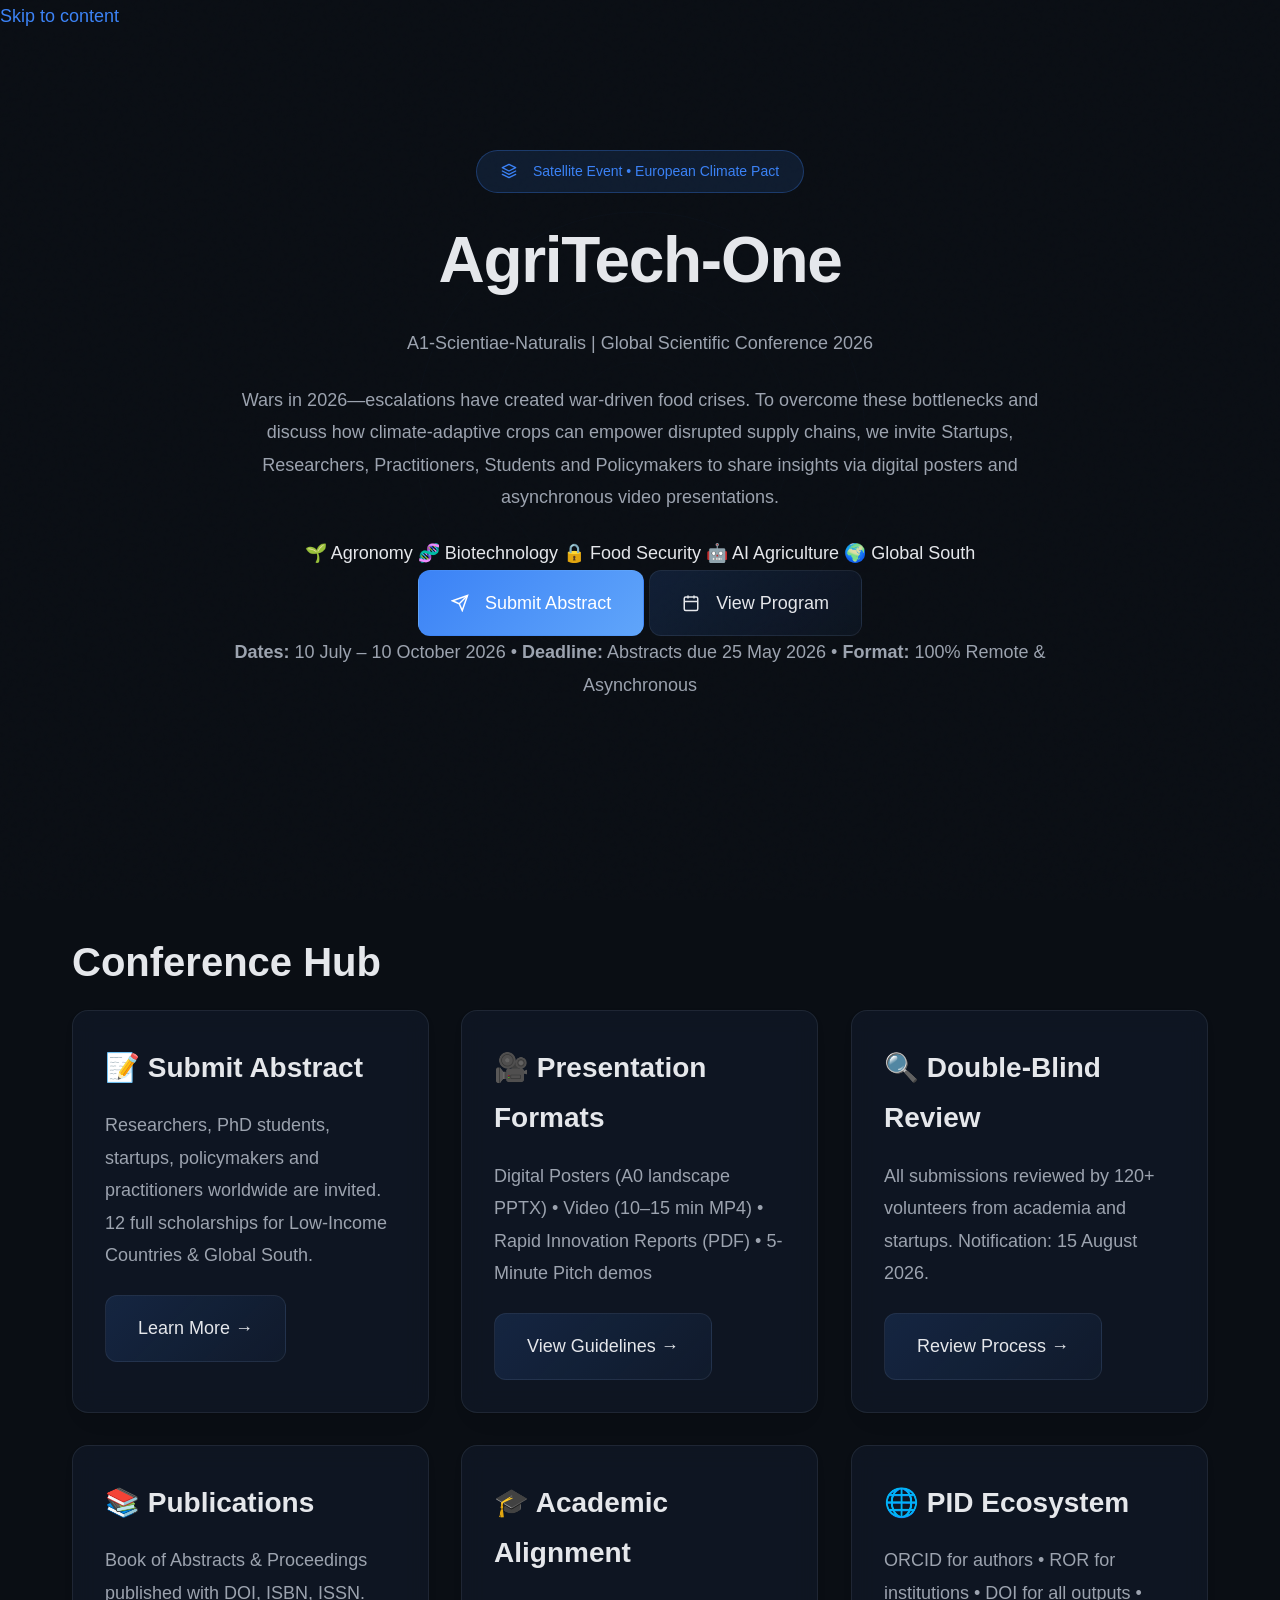
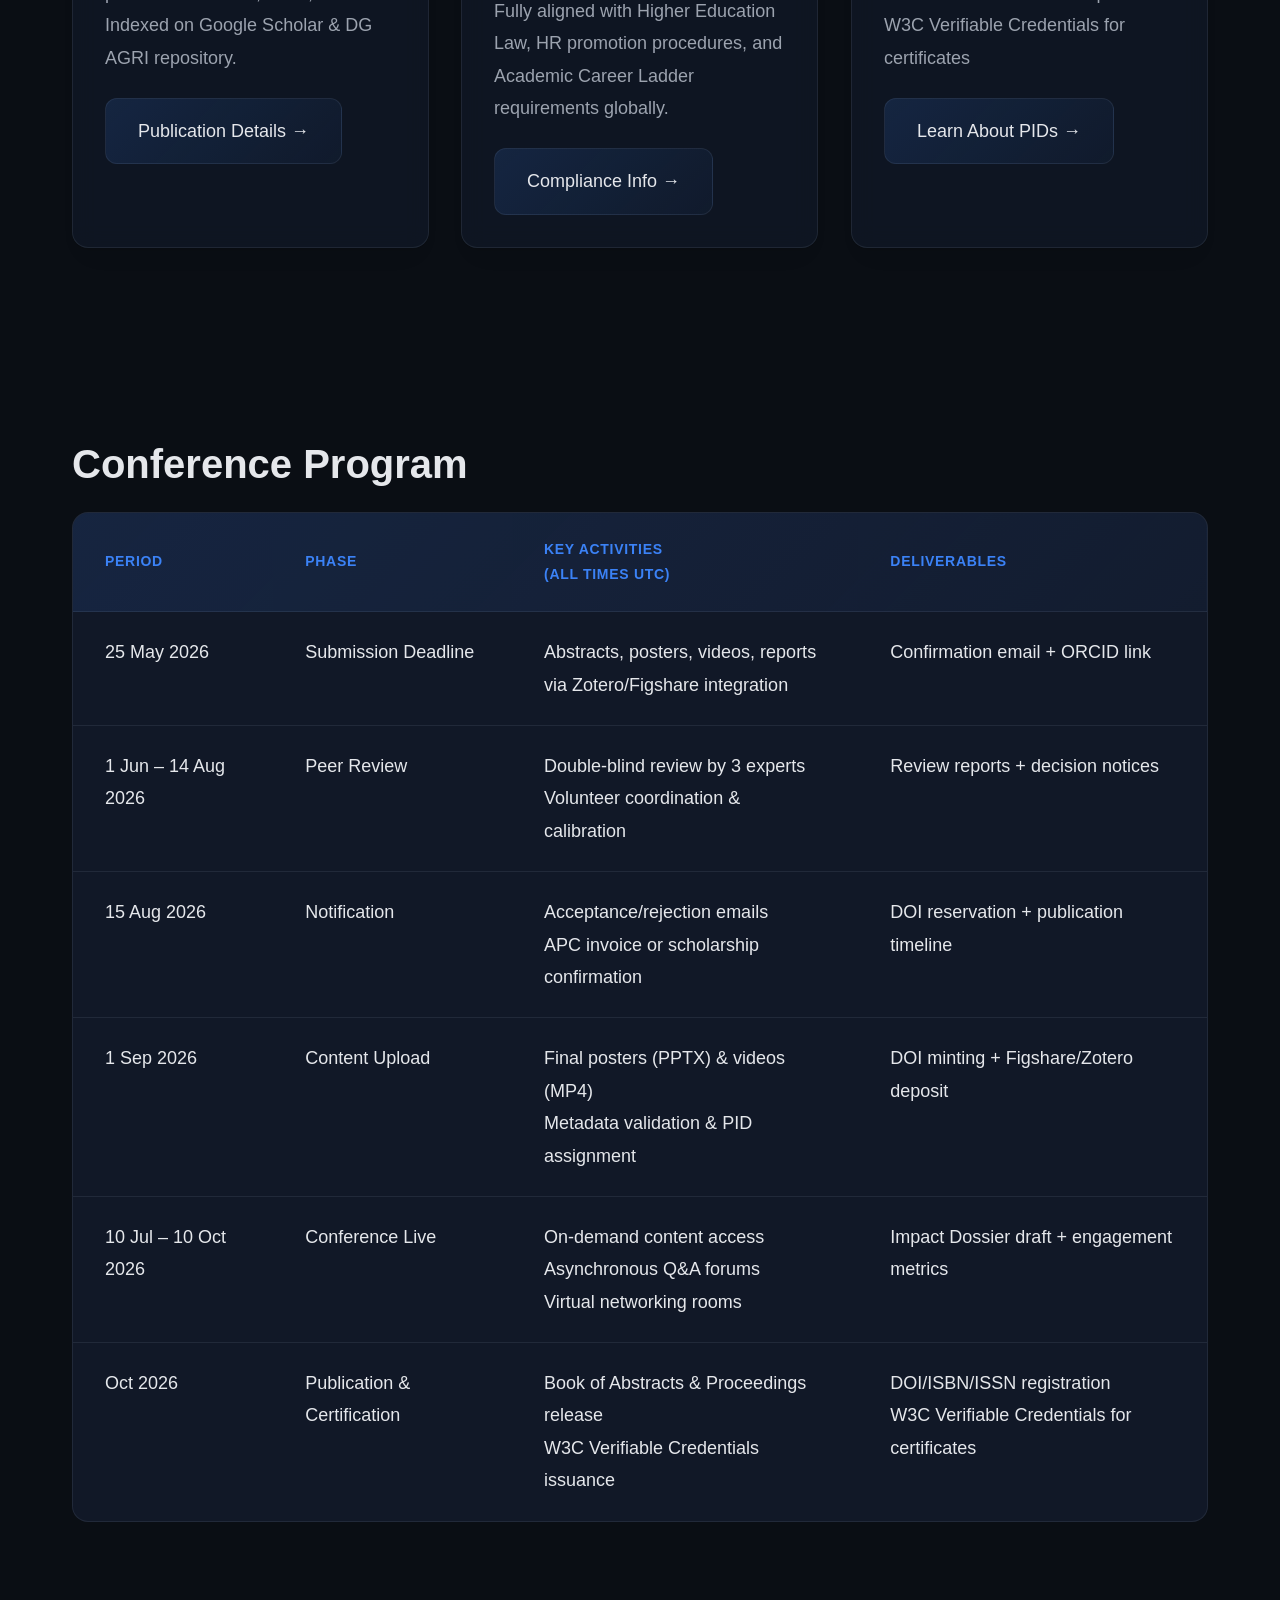
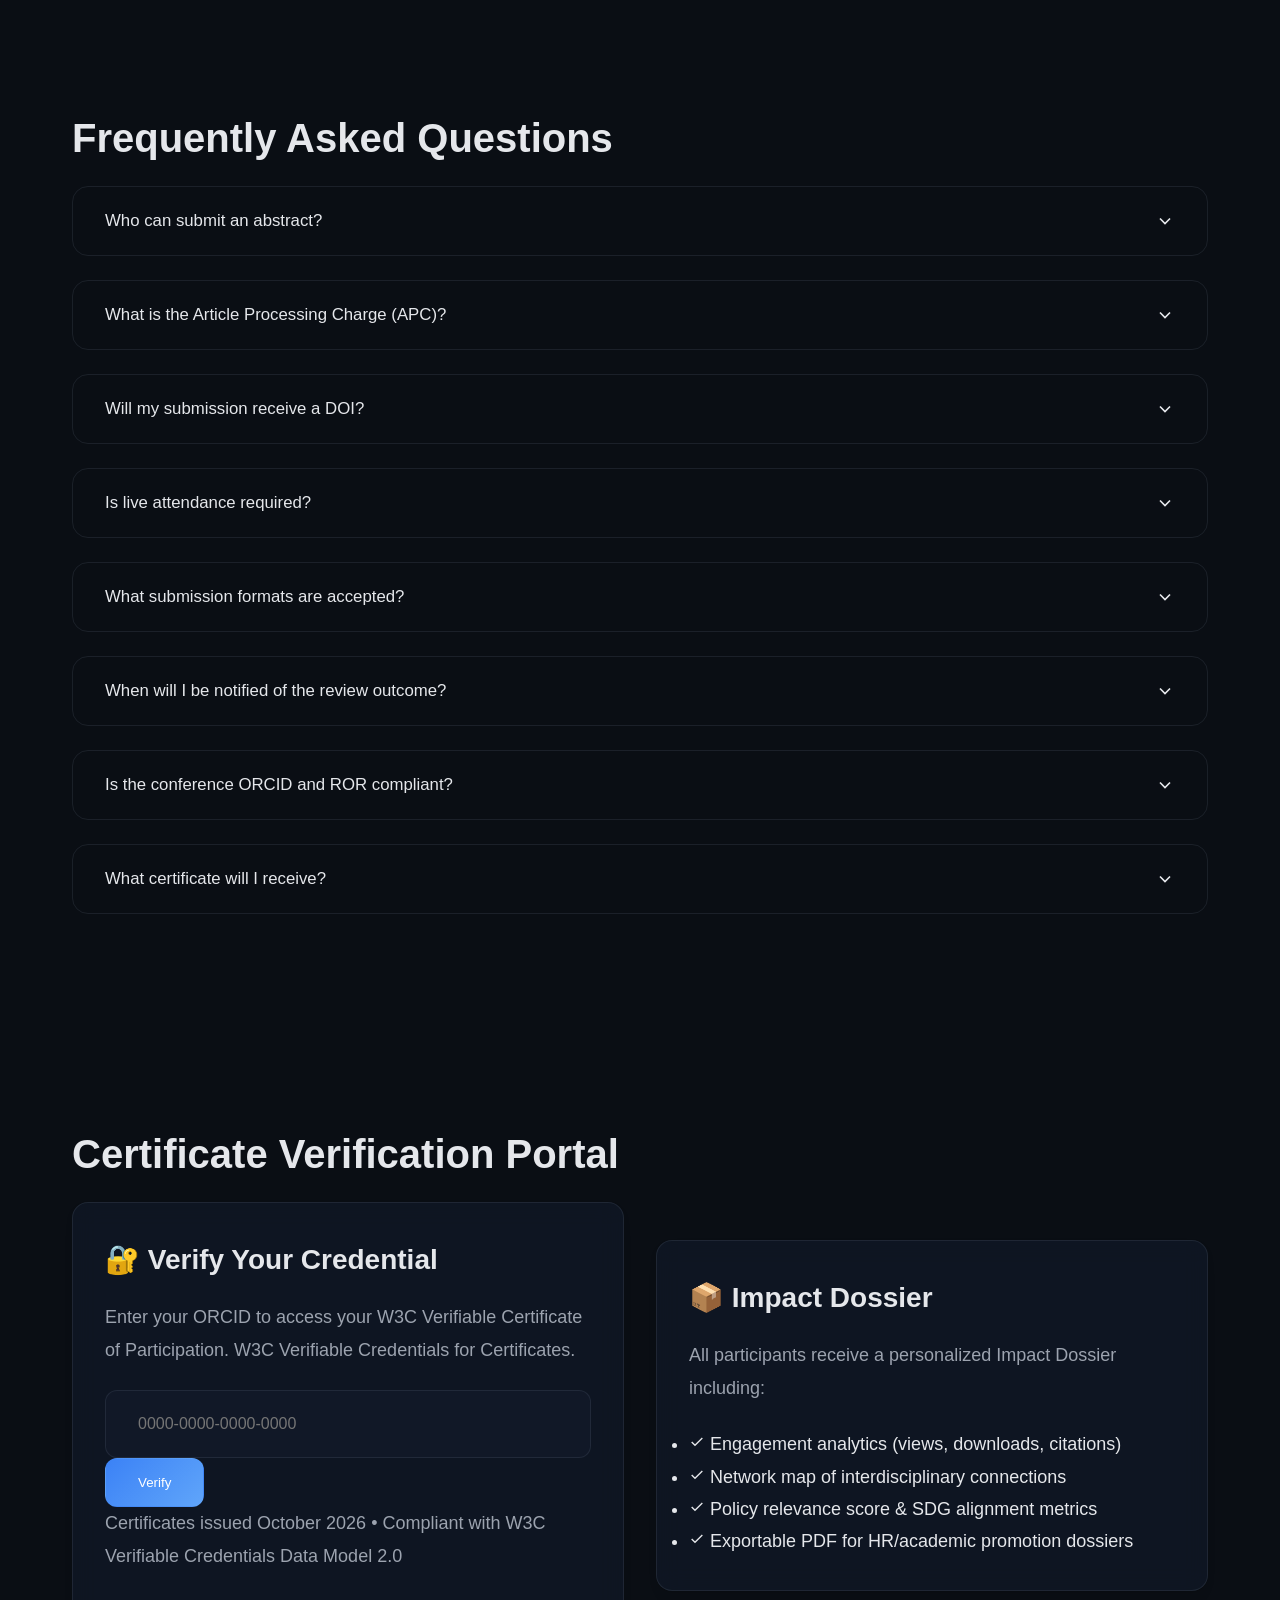
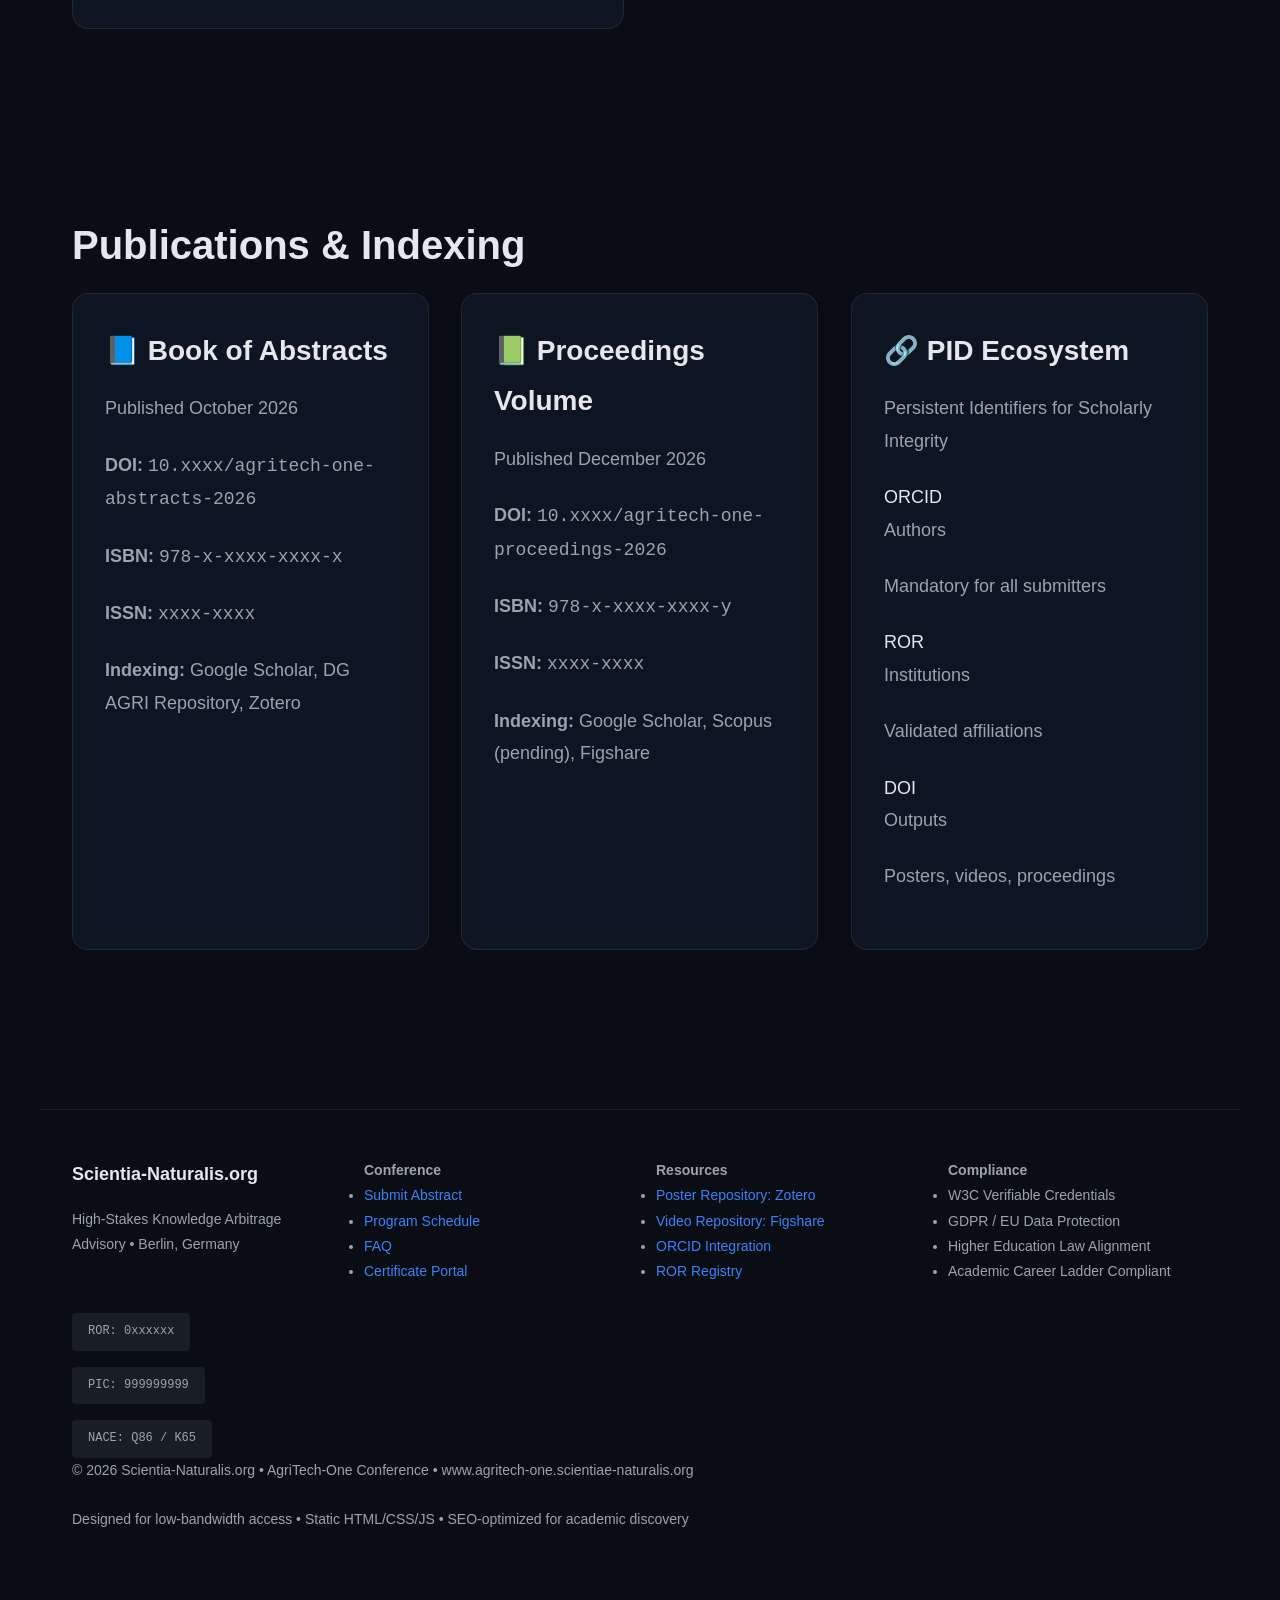
==== commit dc87d925: "Update conference title and description to 'Global'" ====
--- a/index.html
+++ b/index.html
@@ -3,16 +3,16 @@
 <head>
   <meta charset="UTF-8" />
   <meta name="viewport" content="width=device-width, initial-scale=1.0"/>
-  <title>AgriTech-One | A1-Scientiae-Naturalis | International Scientific Conference 2026</title>
+  <title>AgriTech-One | A1-Scientiae-Naturalis | Global Scientific Conference 2026</title>
   
   <!-- SEO Meta Tags -->
-  <meta name="description" content="Scientiae-Naturalis International Scientific Conference 2026 — AgriTech-One. 100% remote, asynchronous, global. Satellite Event of the European Climate Pact. Submit abstracts by 25 May 2026. DOI indexed, ISBN indexed ISSN indexed, ORCID and ROR compliant, Google Scholar indexed."/>
+  <meta name="description" content="Scientiae-Naturalis Global Scientific Conference 2026 — AgriTech-One. 100% remote, asynchronous, global. Satellite Event of the European Climate Pact. Submit abstracts by 25 May 2026. DOI indexed, ISBN indexed ISSN indexed, ORCID and ROR compliant, Google Scholar indexed."/>
   <meta name="keywords" content="International Conference, fully remote, Agronomy, Biotechnology, Food Safety, Food Security, AI agriculture, scientific conference 2026, war resilient food systems, climate adaptive crops, Global South research, biotech conference, online academic conference, European Climate Pact, food security, genomics, smallholders, abstract submission, PhD students, researchers, universities, heads of departments, ORCID, ROR, DOI, ISBN, ISSN"/>
   <meta name="robots" content="index, follow"/>
   <meta name="author" content="Scientia-Naturalis.org"/>
   
   <!-- Open Graph / Social -->
-  <meta property="og:title" content="AgriTech-One | International Scientific Conference 2026"/>
+  <meta property="og:title" content="AgriTech-One | Global Scientific Conference 2026"/>
   <meta property="og:description" content="War-resilient food systems • Climate-adaptive crops • 100% remote • DOI/ISBN/ISSN indexed • ORCID/ROR compliant"/>
   <meta property="og:type" content="website"/>
   <meta property="og:url" content="https://www.agritech-one.scientiae-naturalis.org"/>
@@ -28,7 +28,7 @@
   {
     "@context": "https://schema.org",
     "@type": "Event",
-    "name": "AgriTech-One | A1-Scientiae-Naturalis International Scientific Conference",
+    "name": "AgriTech-One | A1-Scientiae-Naturalis Global Scientific Conference",
     "startDate": "2026-07-10",
     "endDate": "2026-10-10",
     "eventAttendanceMode": "https://schema.org/OnlineEventAttendanceMode",
@@ -663,8 +663,8 @@
         Satellite Event • European Climate Pact
       </div>
       <h1>AgriTech-One</h1>
-      <p class="text-xl text-gray-300 mb-6">A1-Scientiae-Naturalis | International Scientific Conference 2026</p>
-      <p class="mb-8">Wars in 2026—escalations in the Middle East, Sudan, Ukraine, and beyond—have created war-driven food crises. To overcome these bottlenecks and discuss how climate-adaptive crops can empower disrupted supply chains, we invite Startups, Researchers, Practitioners, Students and Policymakers to share insights via digital posters and asynchronous video presentations.</p>
+      <p class="text-xl text-gray-300 mb-6">A1-Scientiae-Naturalis | Global Scientific Conference 2026</p>
+      <p class="mb-8">Wars in 2026—escalations have created war-driven food crises. To overcome these bottlenecks and discuss how climate-adaptive crops can empower disrupted supply chains, we invite Startups, Researchers, Practitioners, Students and Policymakers to share insights via digital posters and asynchronous video presentations.</p>
       <div class="flex flex-wrap justify-center gap-3 mb-8">
         <span class="px-3 py-1 bg-blue-900/30 border border-blue-500/30 rounded-full text-sm">🌱 Agronomy</span>
         <span class="px-3 py-1 bg-blue-900/30 border border-blue-500/30 rounded-full text-sm">🧬 Biotechnology</span>
@@ -781,7 +781,7 @@
               <td>Oct 2026</td>
               <td>Publication & Certification</td>
               <td>Book of Abstracts & Proceedings release<br>W3C Verifiable Credentials issuance</td>
-              <td>DOI/ISBN/ISSN registration<br>Blockchain-verified certificates</td>
+              <td>DOI/ISBN/ISSN registration<br>W3C Verifiable Credentials for certificates</td>
             </tr>
           </tbody>
         </table>
@@ -868,7 +868,7 @@
             <svg class="faq-icon" width="20" height="20" viewBox="0 0 24 24" fill="none" stroke="currentColor" stroke-width="2"><polyline points="6 9 12 15 18 9"/></svg>
           </button>
           <div class="faq-answer">
-            <p>All participants receive a Digital Certificate of Participation with a blockchain verification hash — a tamper-proof, permanently verifiable record of scholarly contribution. Certificates are issued in October 2026.</p>
+            <p>All participants receive a Digital Certificate with W3C Verifiable Credentials — a tamper-proof, permanently verifiable record of scholarly contribution. Certificates are issued in October 2026.</p>
           </div>
         </div>
       </div>
@@ -880,7 +880,7 @@
       <div class="certificate-portal">
         <div class="card">
           <h3>🔐 Verify Your Credential</h3>
-          <p class="mb-4">Enter your ORCID to access your W3C Verifiable Certificate of Participation. All certificates include a blockchain verification hash for permanent, tamper-proof validation.</p>
+          <p class="mb-4">Enter your ORCID to access your W3C Verifiable Certificate of Participation.  W3C Verifiable Credentials for Certificates.</p>
           <div class="flex gap-2">
             <input type="text" class="orcid-input" placeholder="0000-0000-0000-0000" pattern="\d{4}-\d{4}-\d{4}-\d{4}" aria-label="ORCID iD">
             <button class="btn btn-primary">Verify</button>
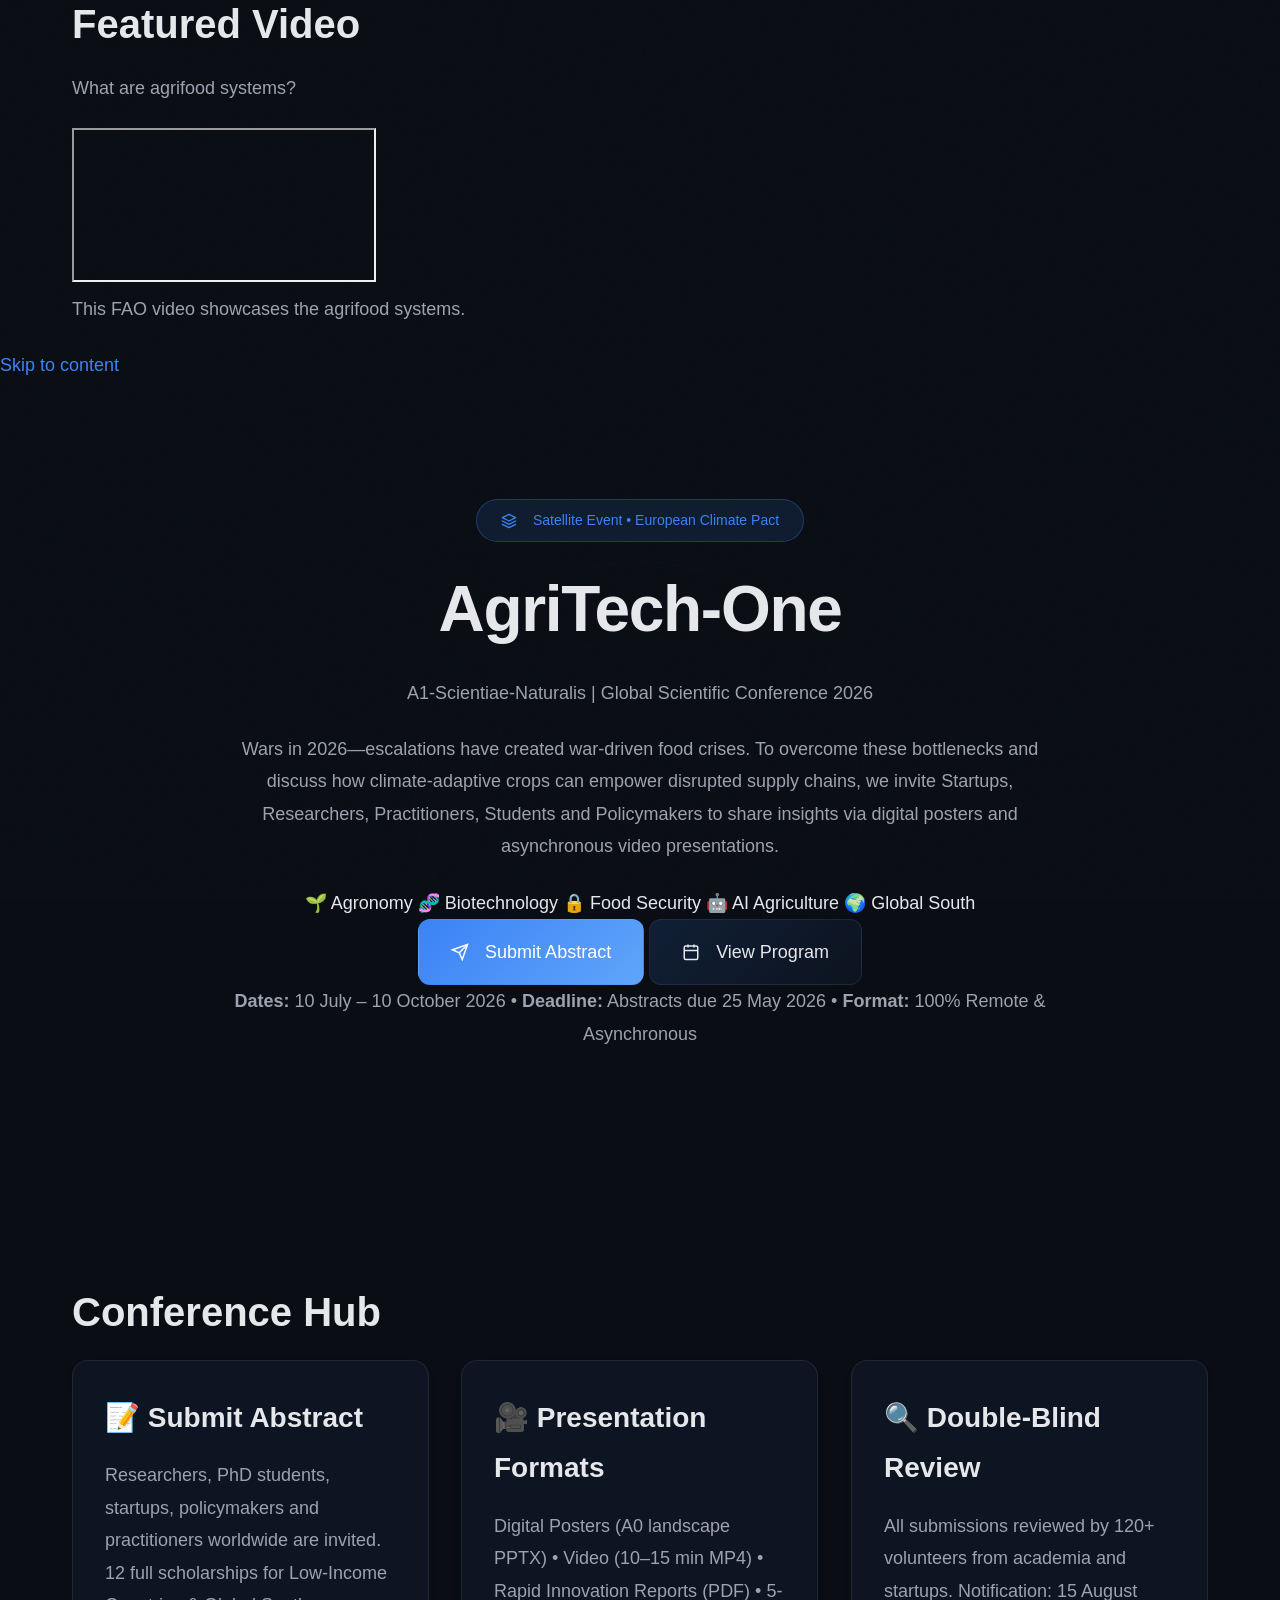
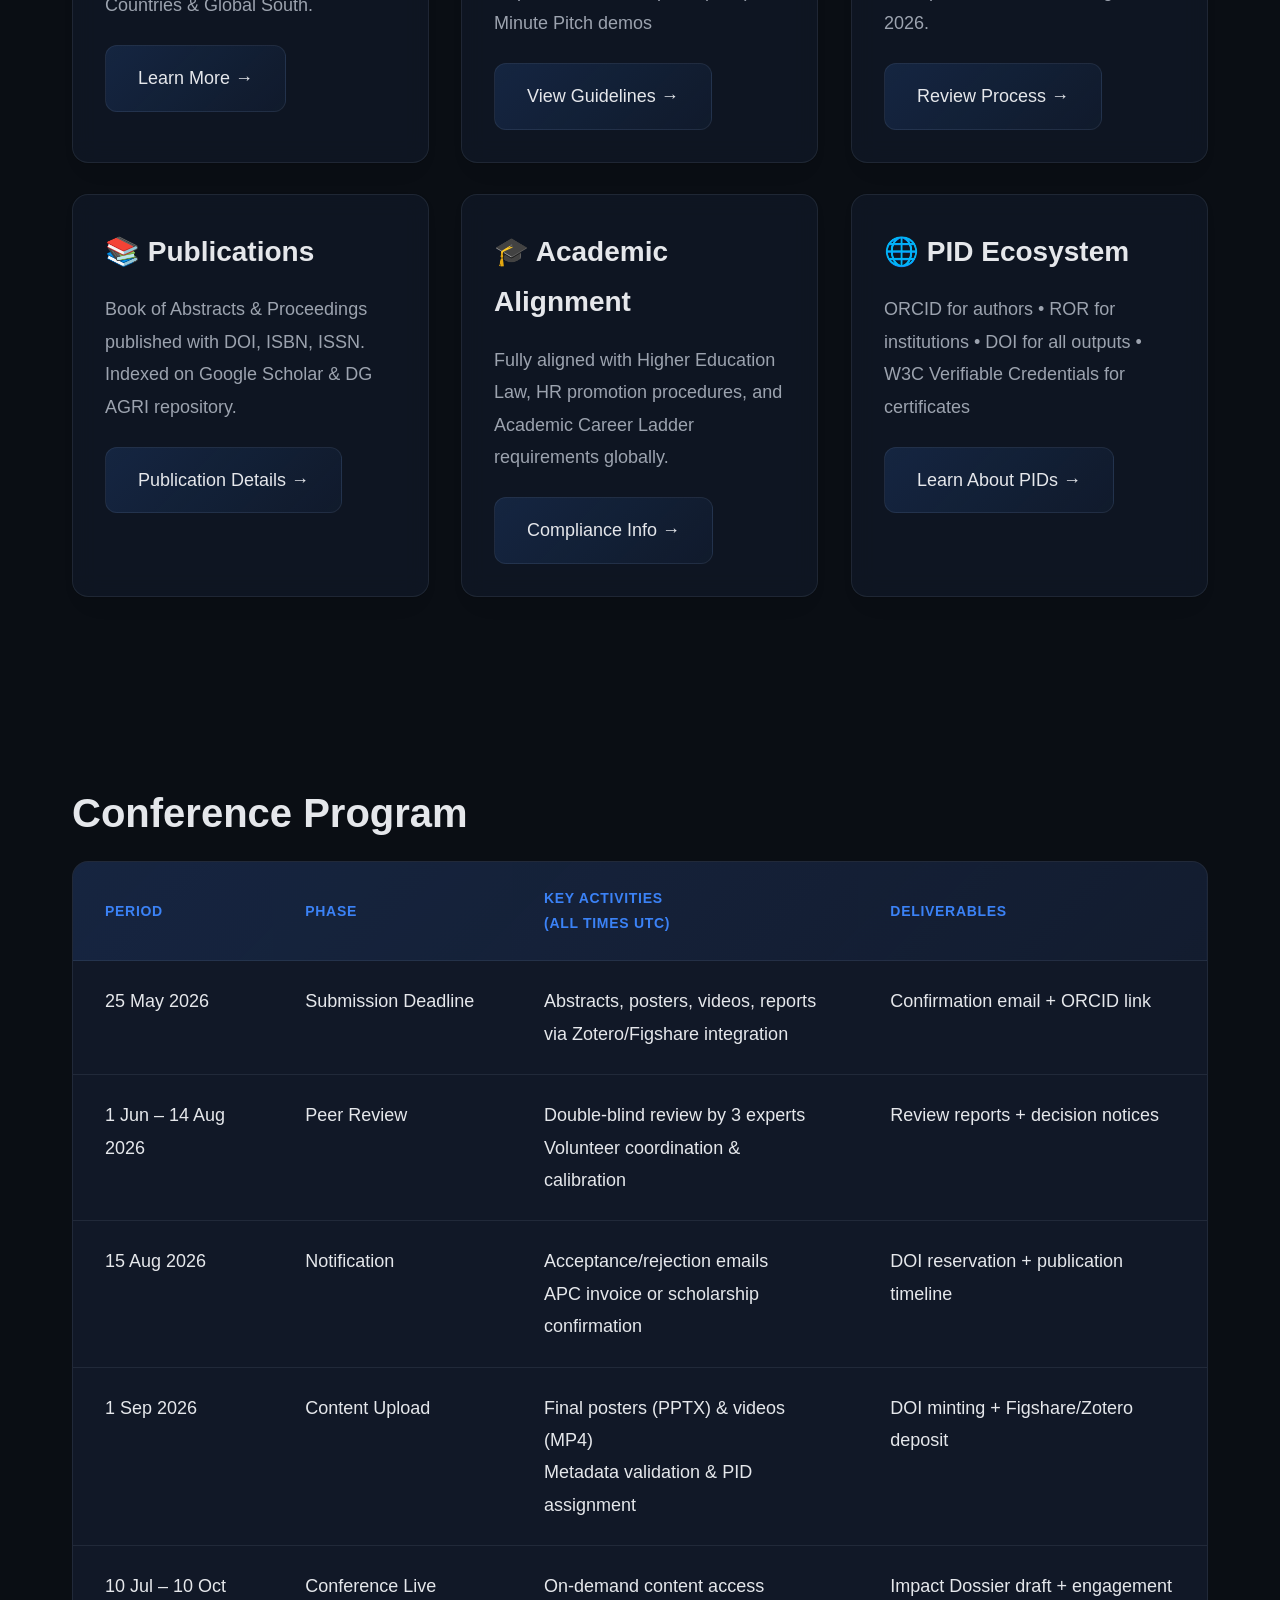
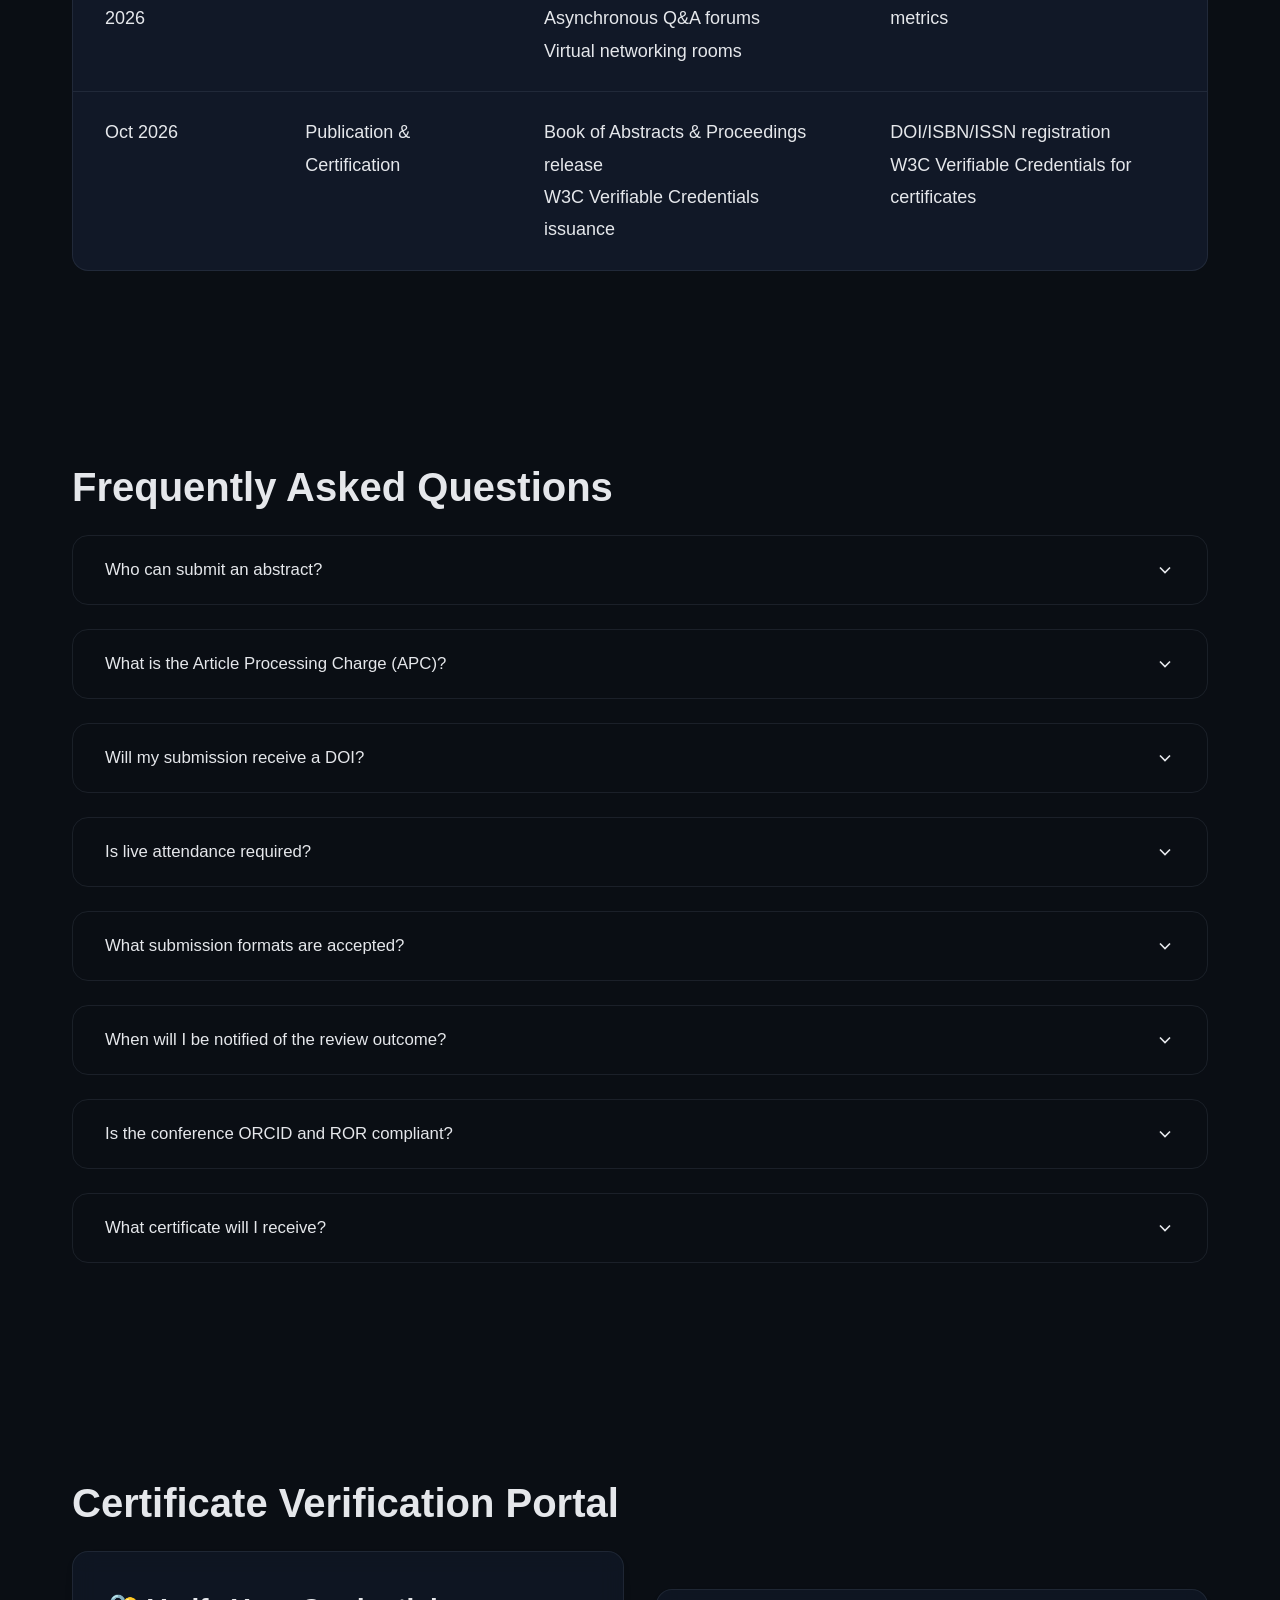
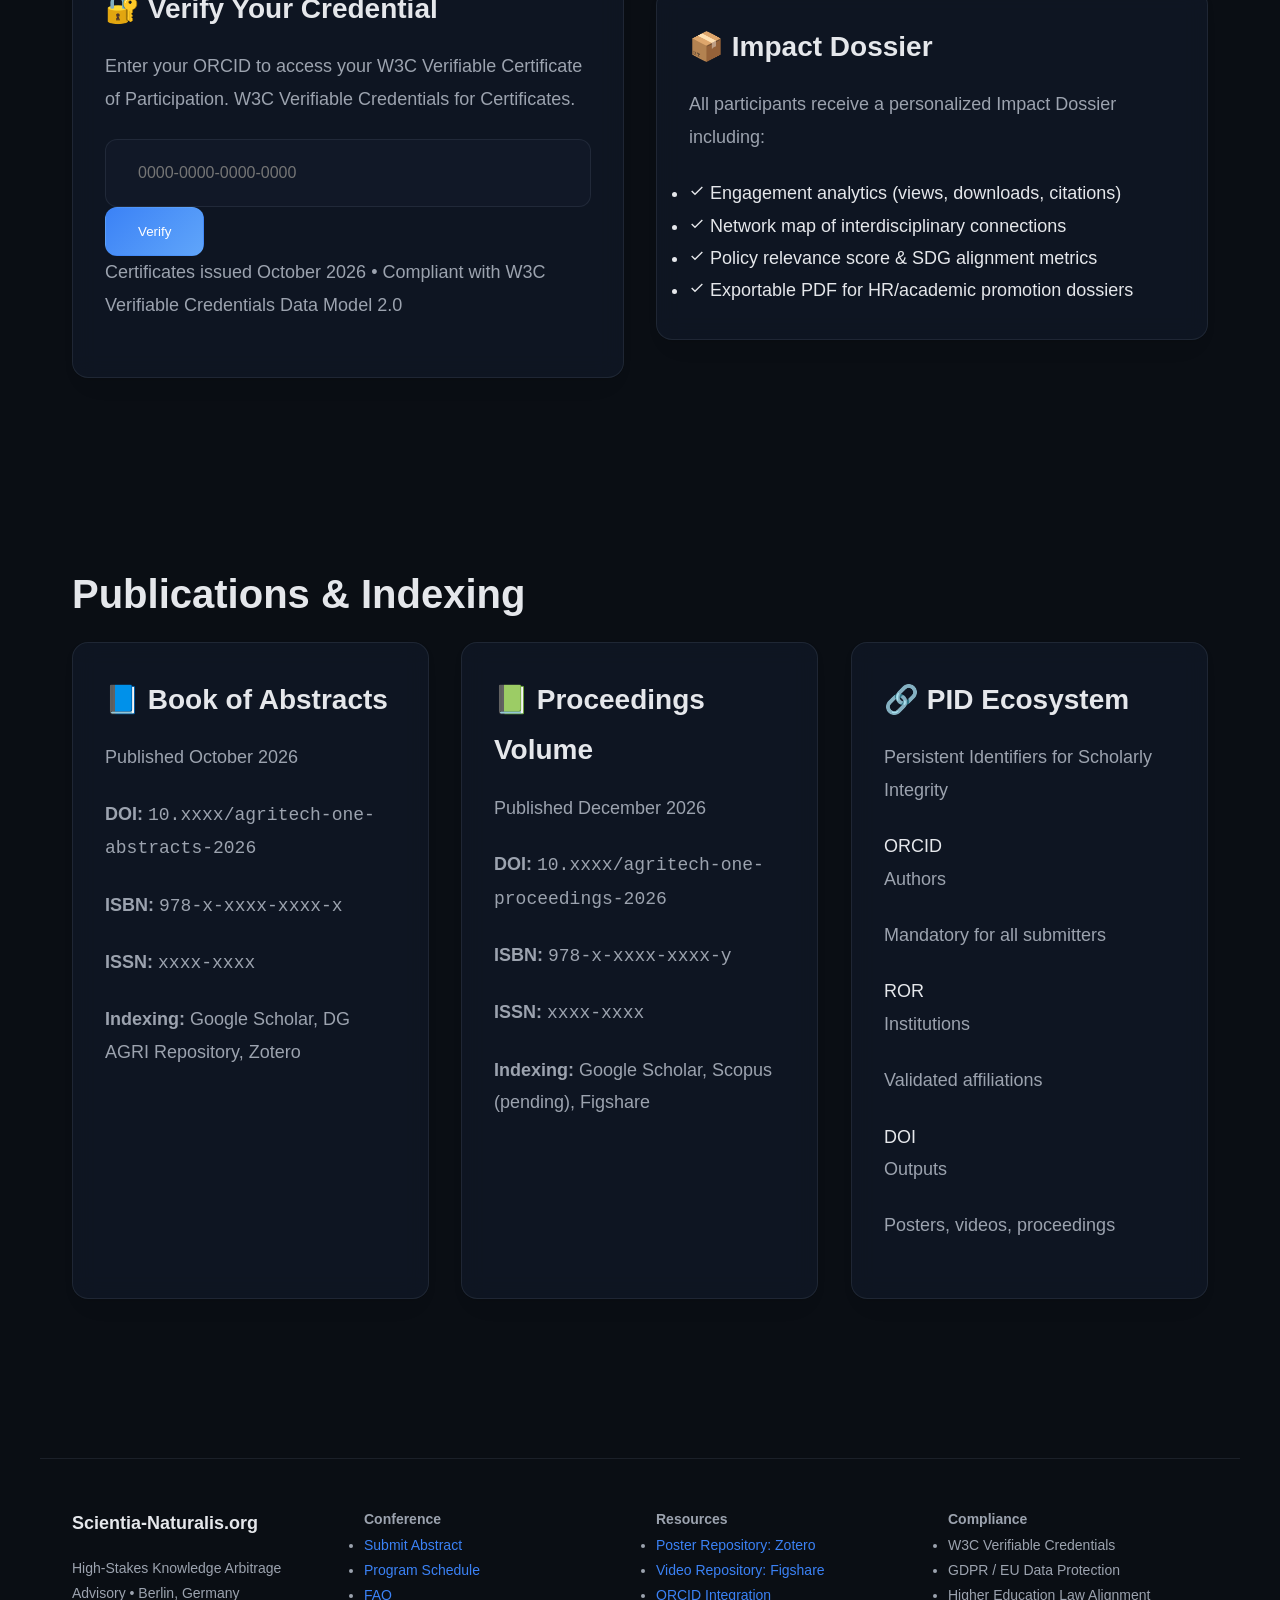
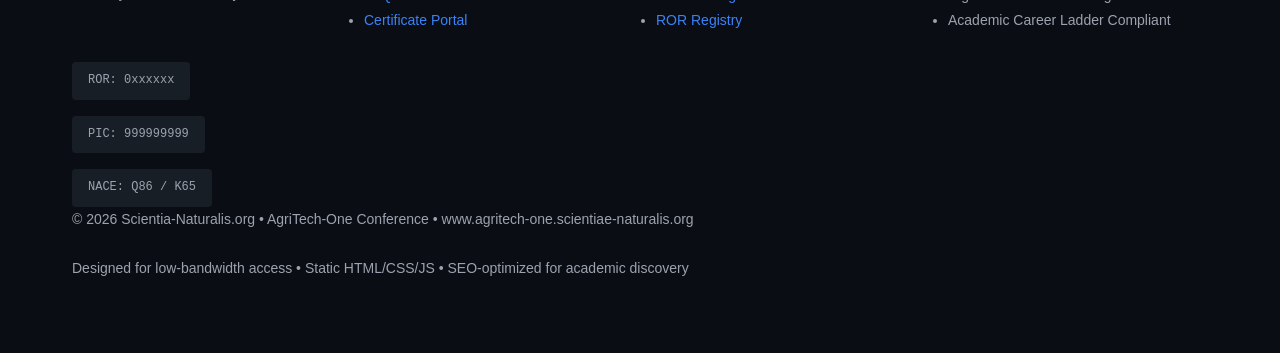
==== commit 5488cf10: "Add featured video section to index.html Added a new video section with a featured video and descrip" ====
--- a/index.html
+++ b/index.html
@@ -127,7 +127,21 @@
     ]
   }
   </script>
+ </section>
 
+    <!-- Video Section -->
+    <section class="video-section">
+        <div class="container">
+            <h2 class="text-center">Featured Video</h2>
+            <p class="text-center">What are agrifood systems?</p>
+            
+            <div class="video-container">
+                <iframe src="https://youtu.be/eEH2TvJRsa4?si=nd4Caav6xRGwvPFk/" allowfullscreen></iframe>
+            </div>
+            
+            <p class="text-center">This FAO video showcases the agrifood systems.</p>
+        </div>
+    </section>
   <style>
     /* ========================================
        CORE DESIGN SYSTEM — FAO + Sorbonne Inspired
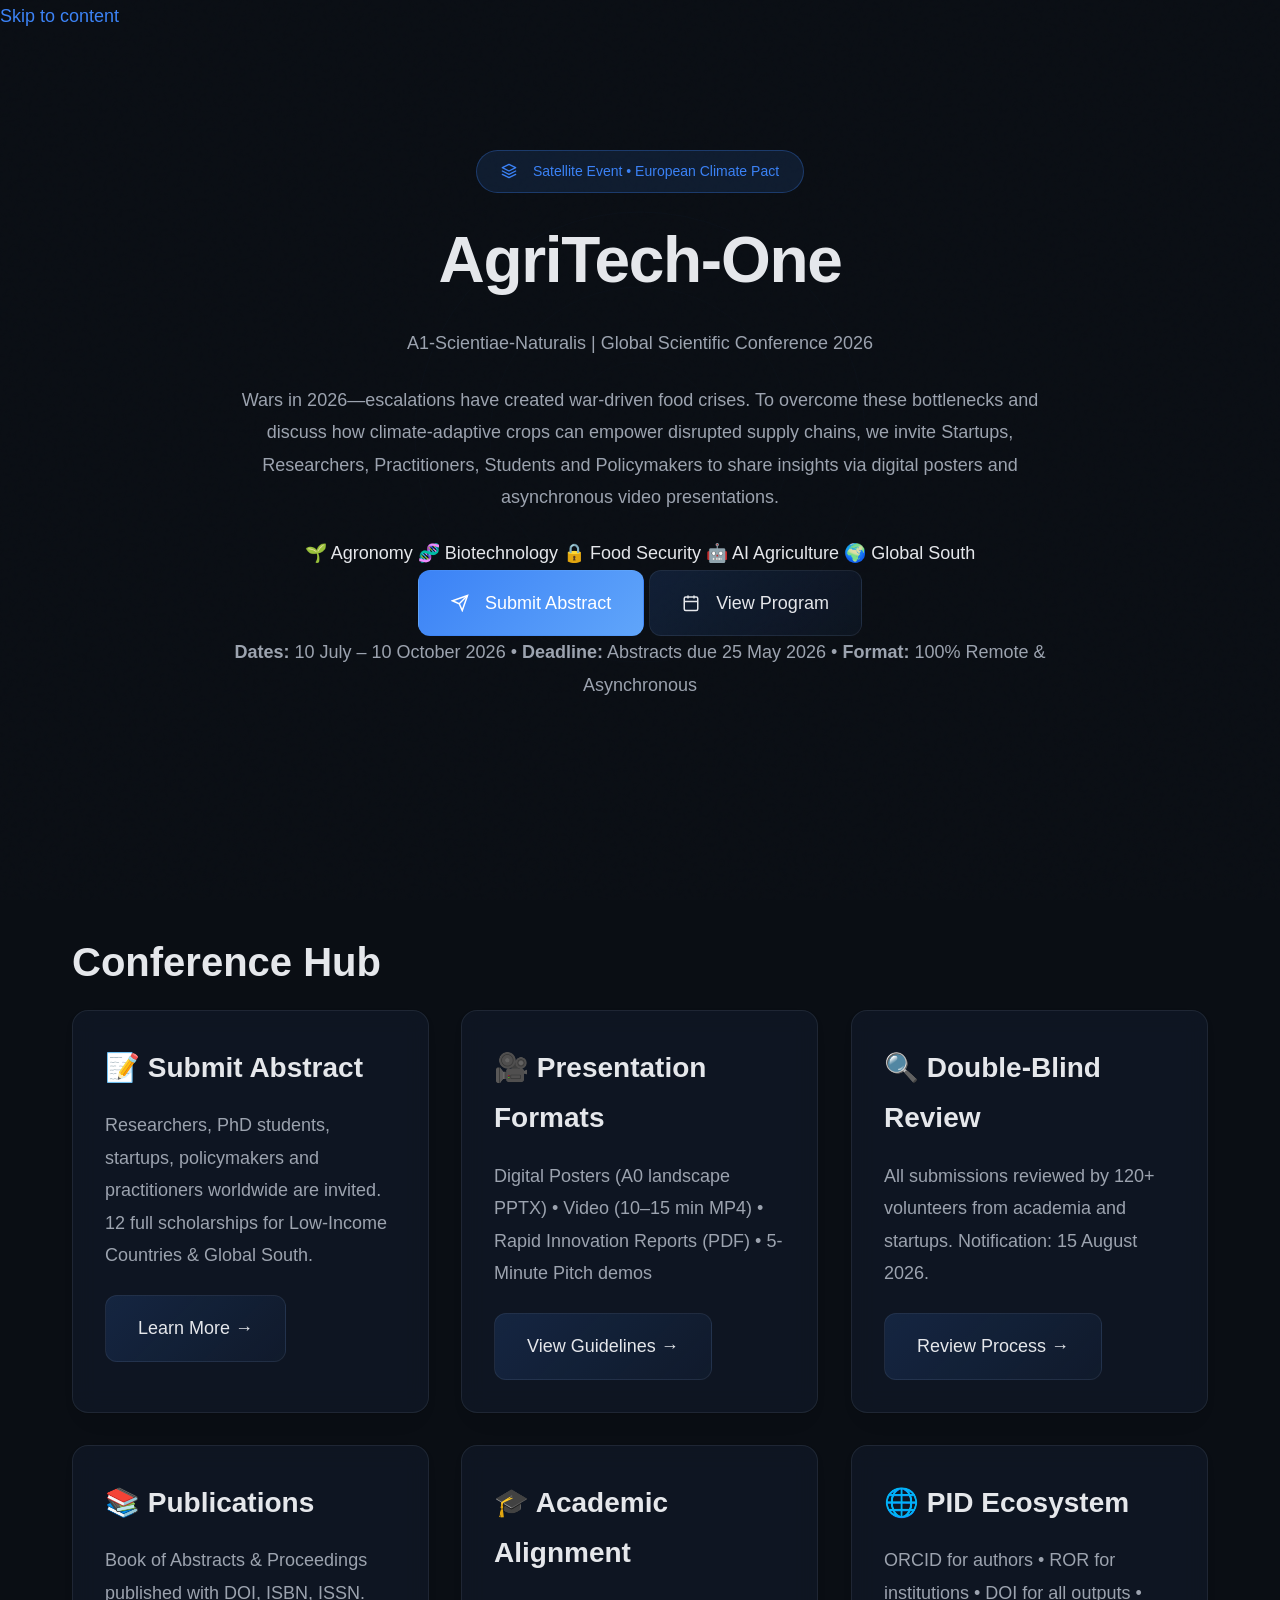
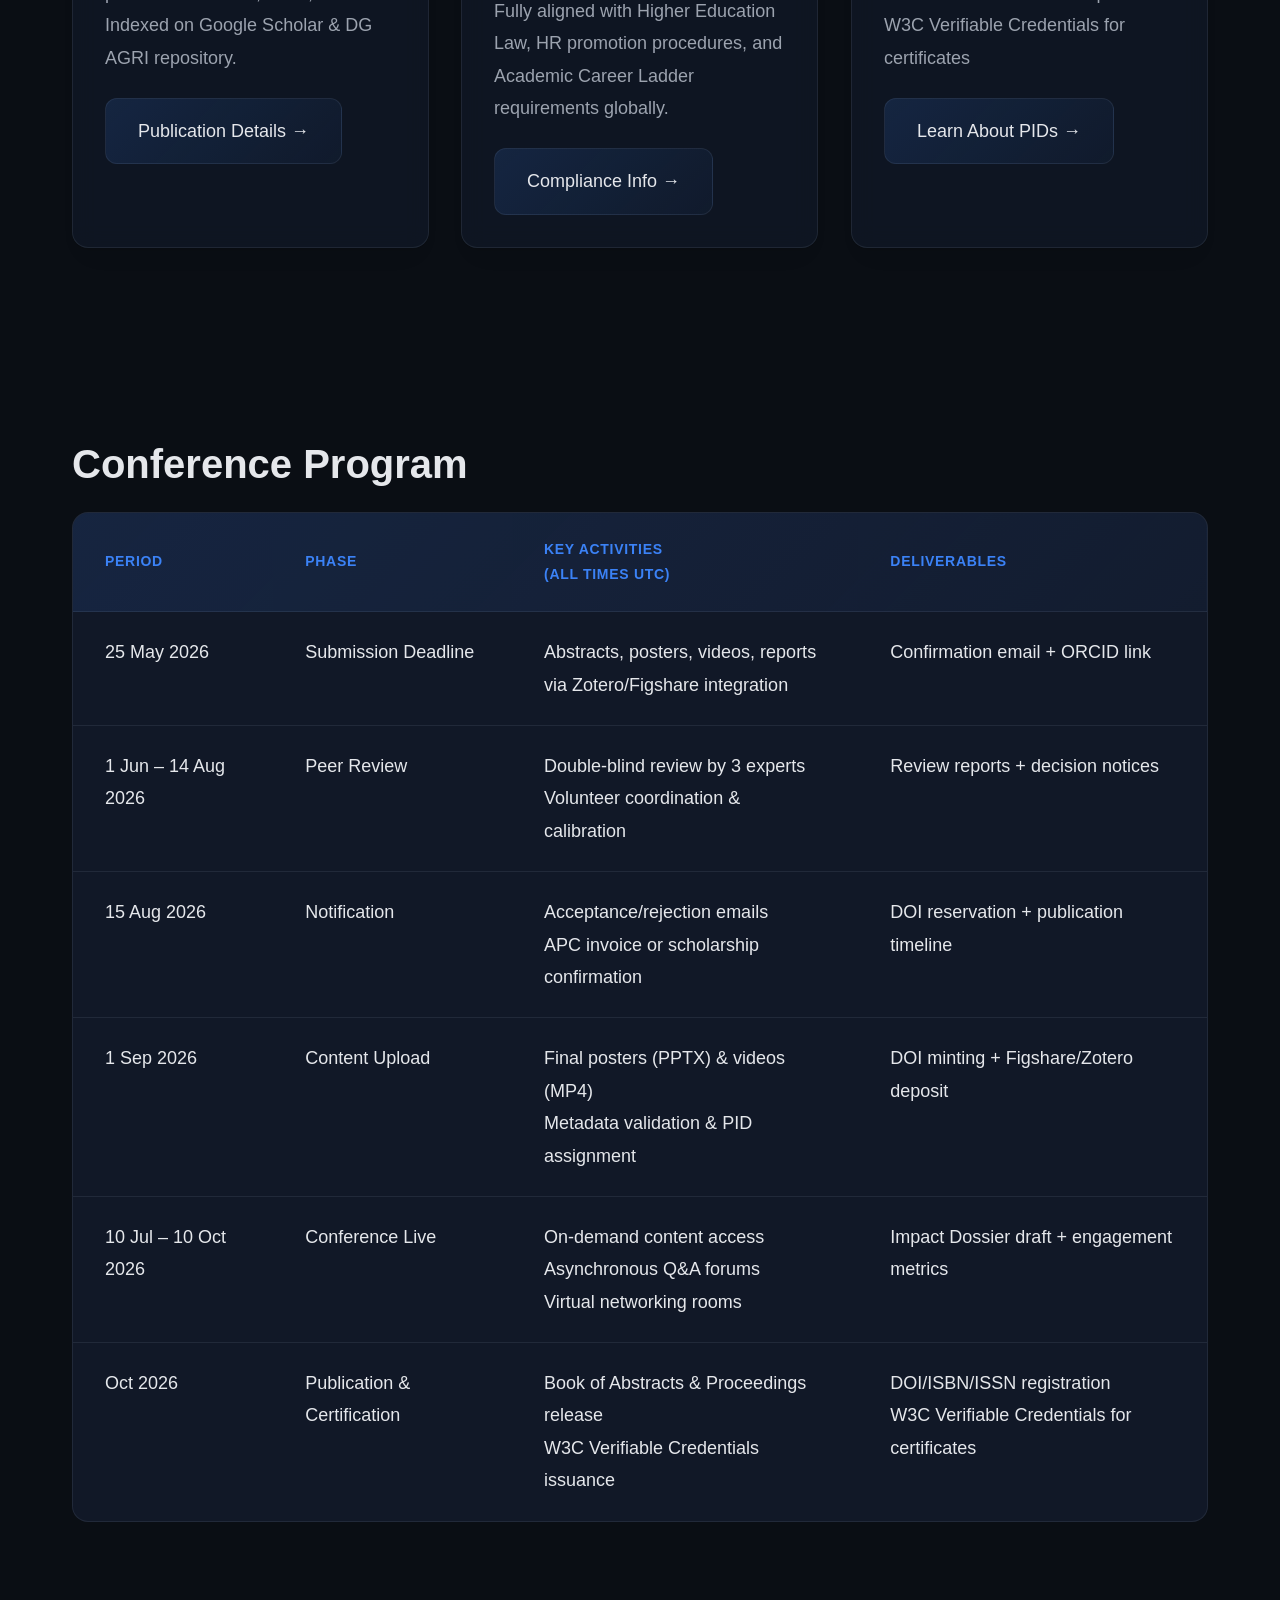
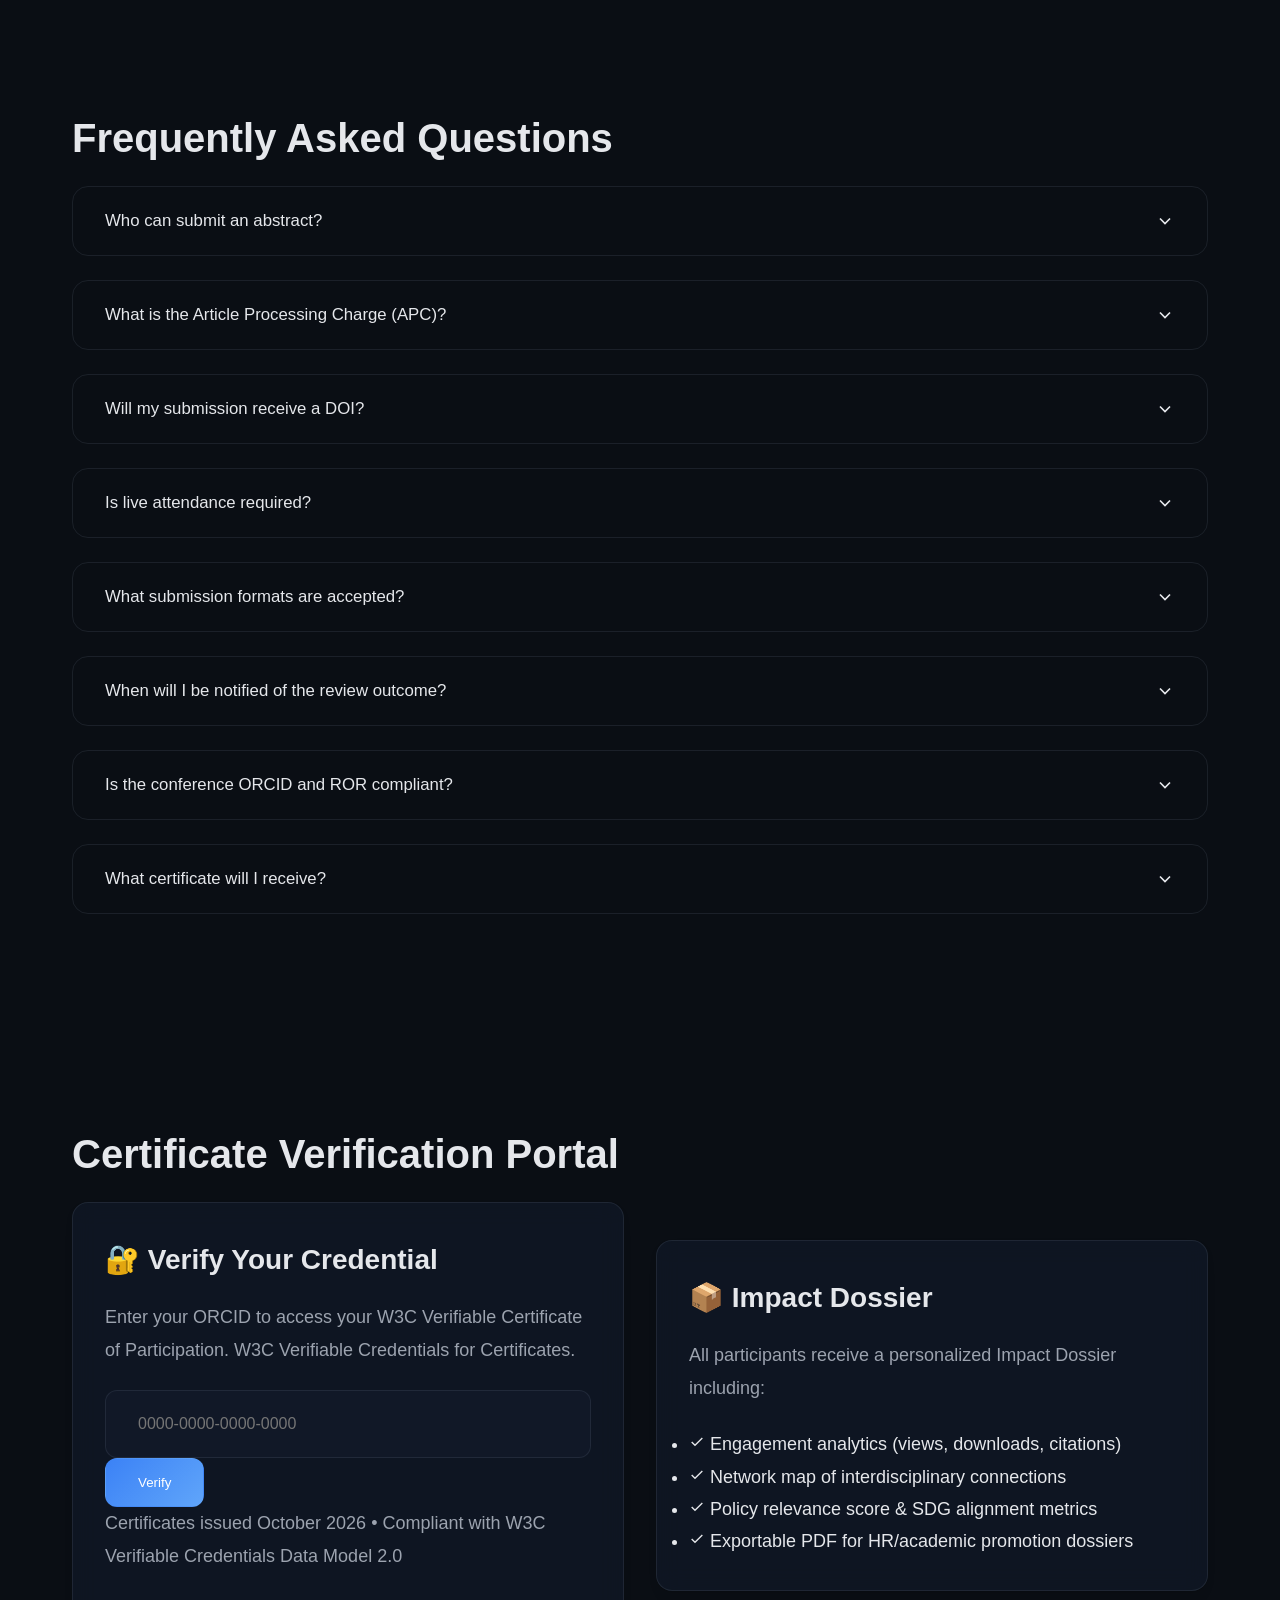
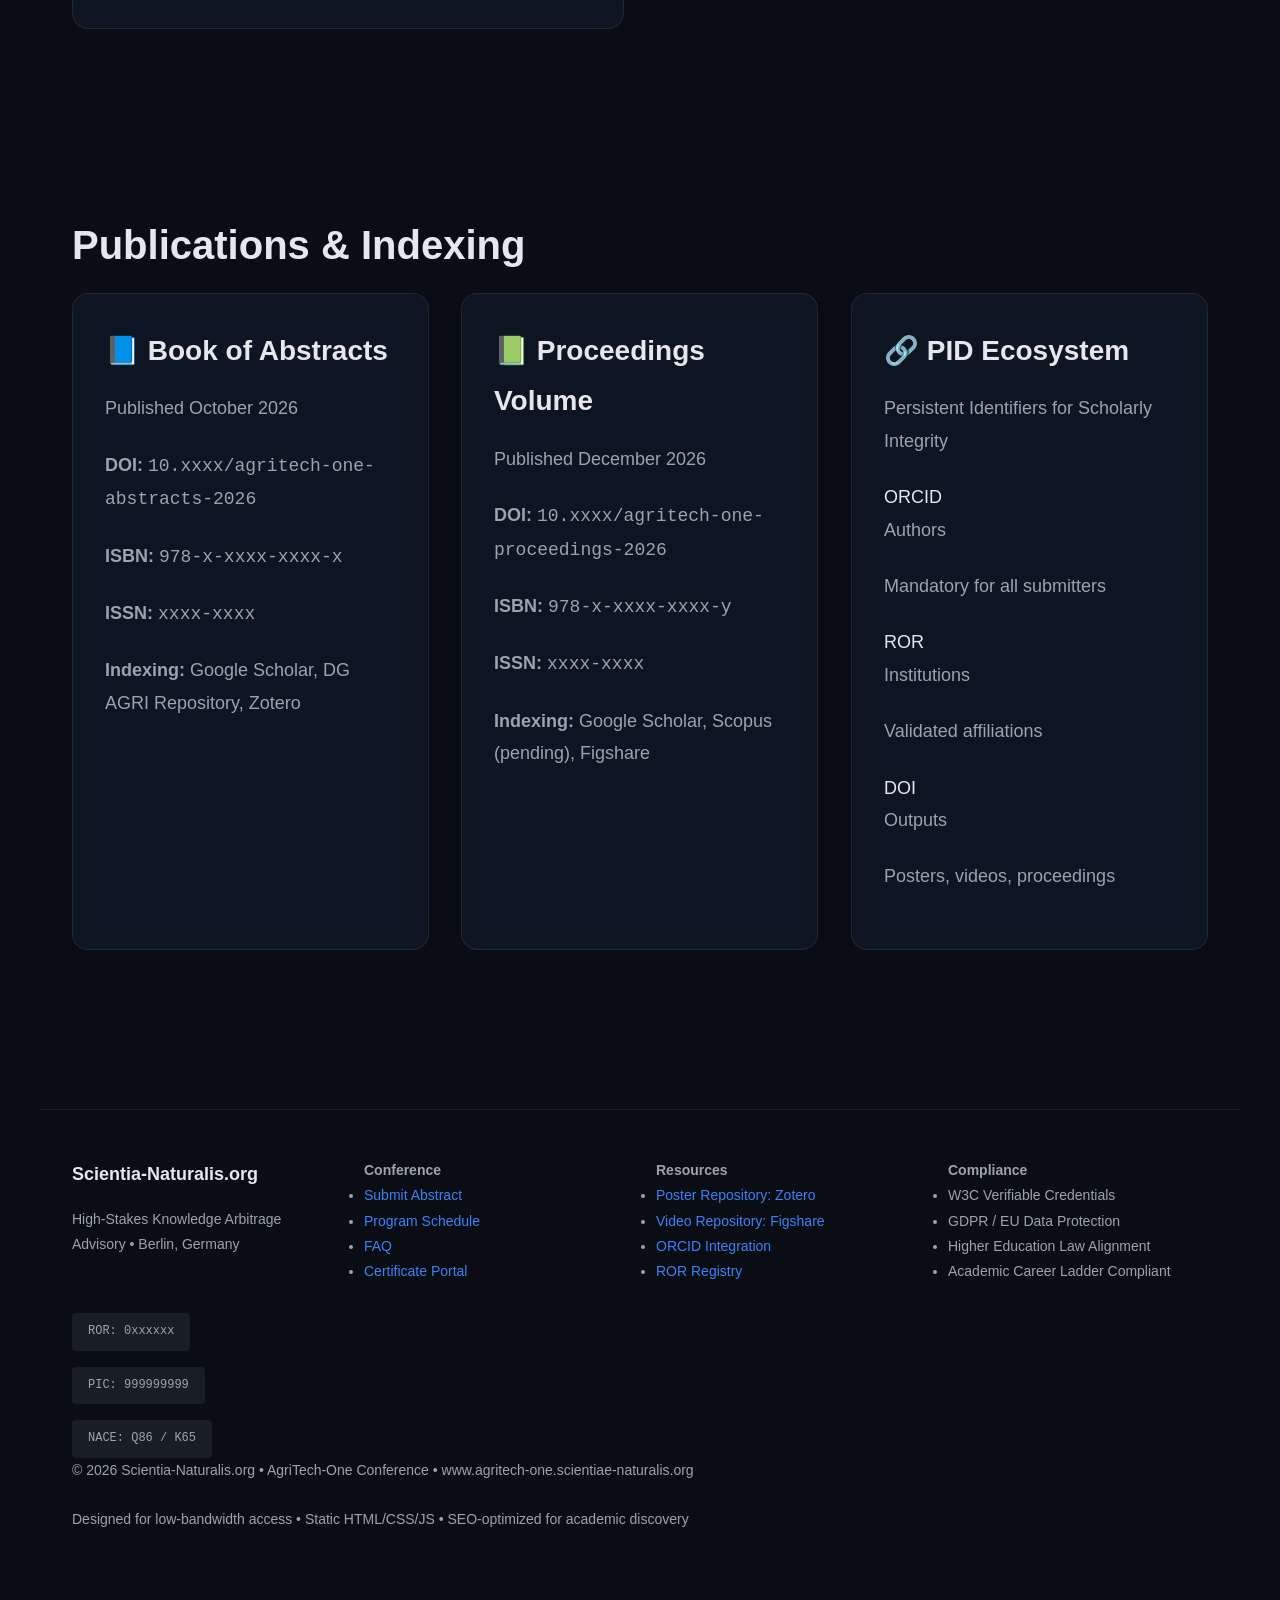
==== commit f08d9503: "Remove video section from index.html Removed the video section from the HTML." ====
--- a/index.html
+++ b/index.html
@@ -128,20 +128,6 @@
   }
   </script>
  </section>
-
-    <!-- Video Section -->
-    <section class="video-section">
-        <div class="container">
-            <h2 class="text-center">Featured Video</h2>
-            <p class="text-center">What are agrifood systems?</p>
-            
-            <div class="video-container">
-                <iframe src="https://youtu.be/eEH2TvJRsa4?si=nd4Caav6xRGwvPFk/" allowfullscreen></iframe>
-            </div>
-            
-            <p class="text-center">This FAO video showcases the agrifood systems.</p>
-        </div>
-    </section>
   <style>
     /* ========================================
        CORE DESIGN SYSTEM — FAO + Sorbonne Inspired
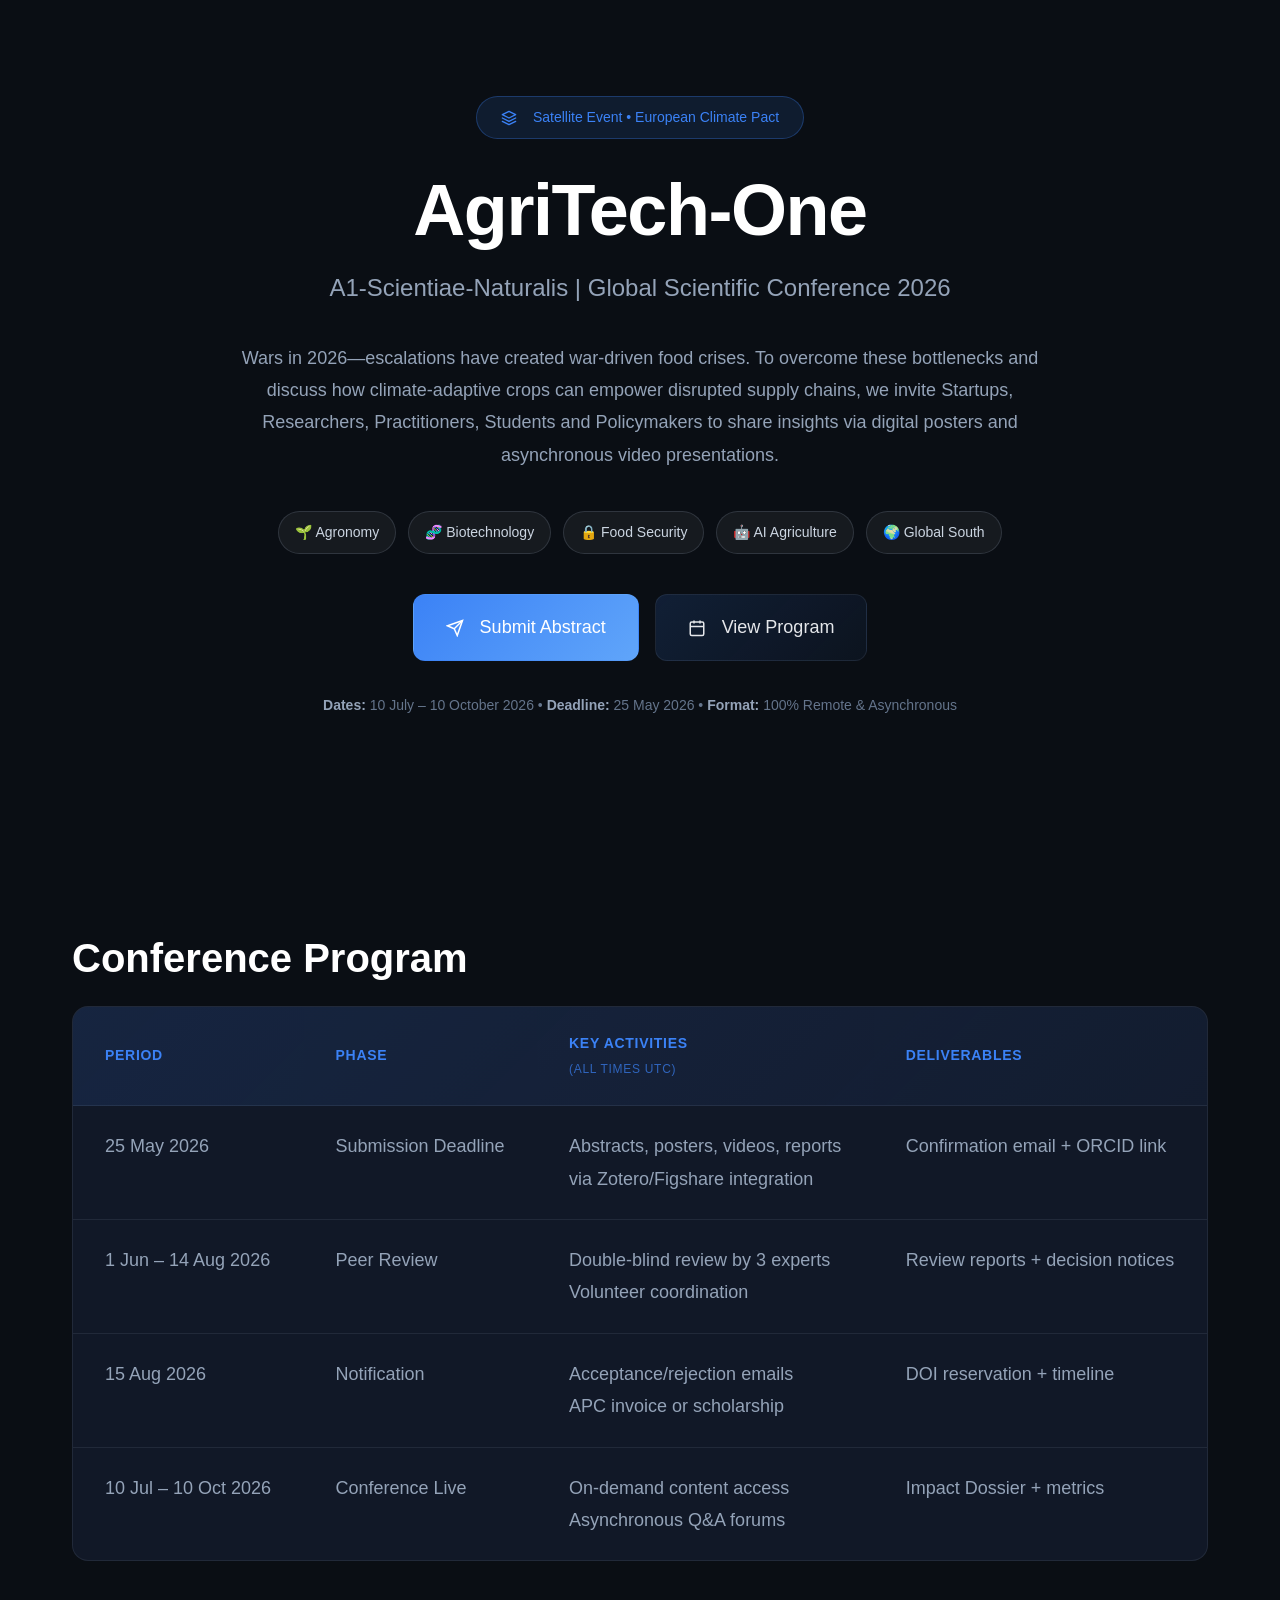
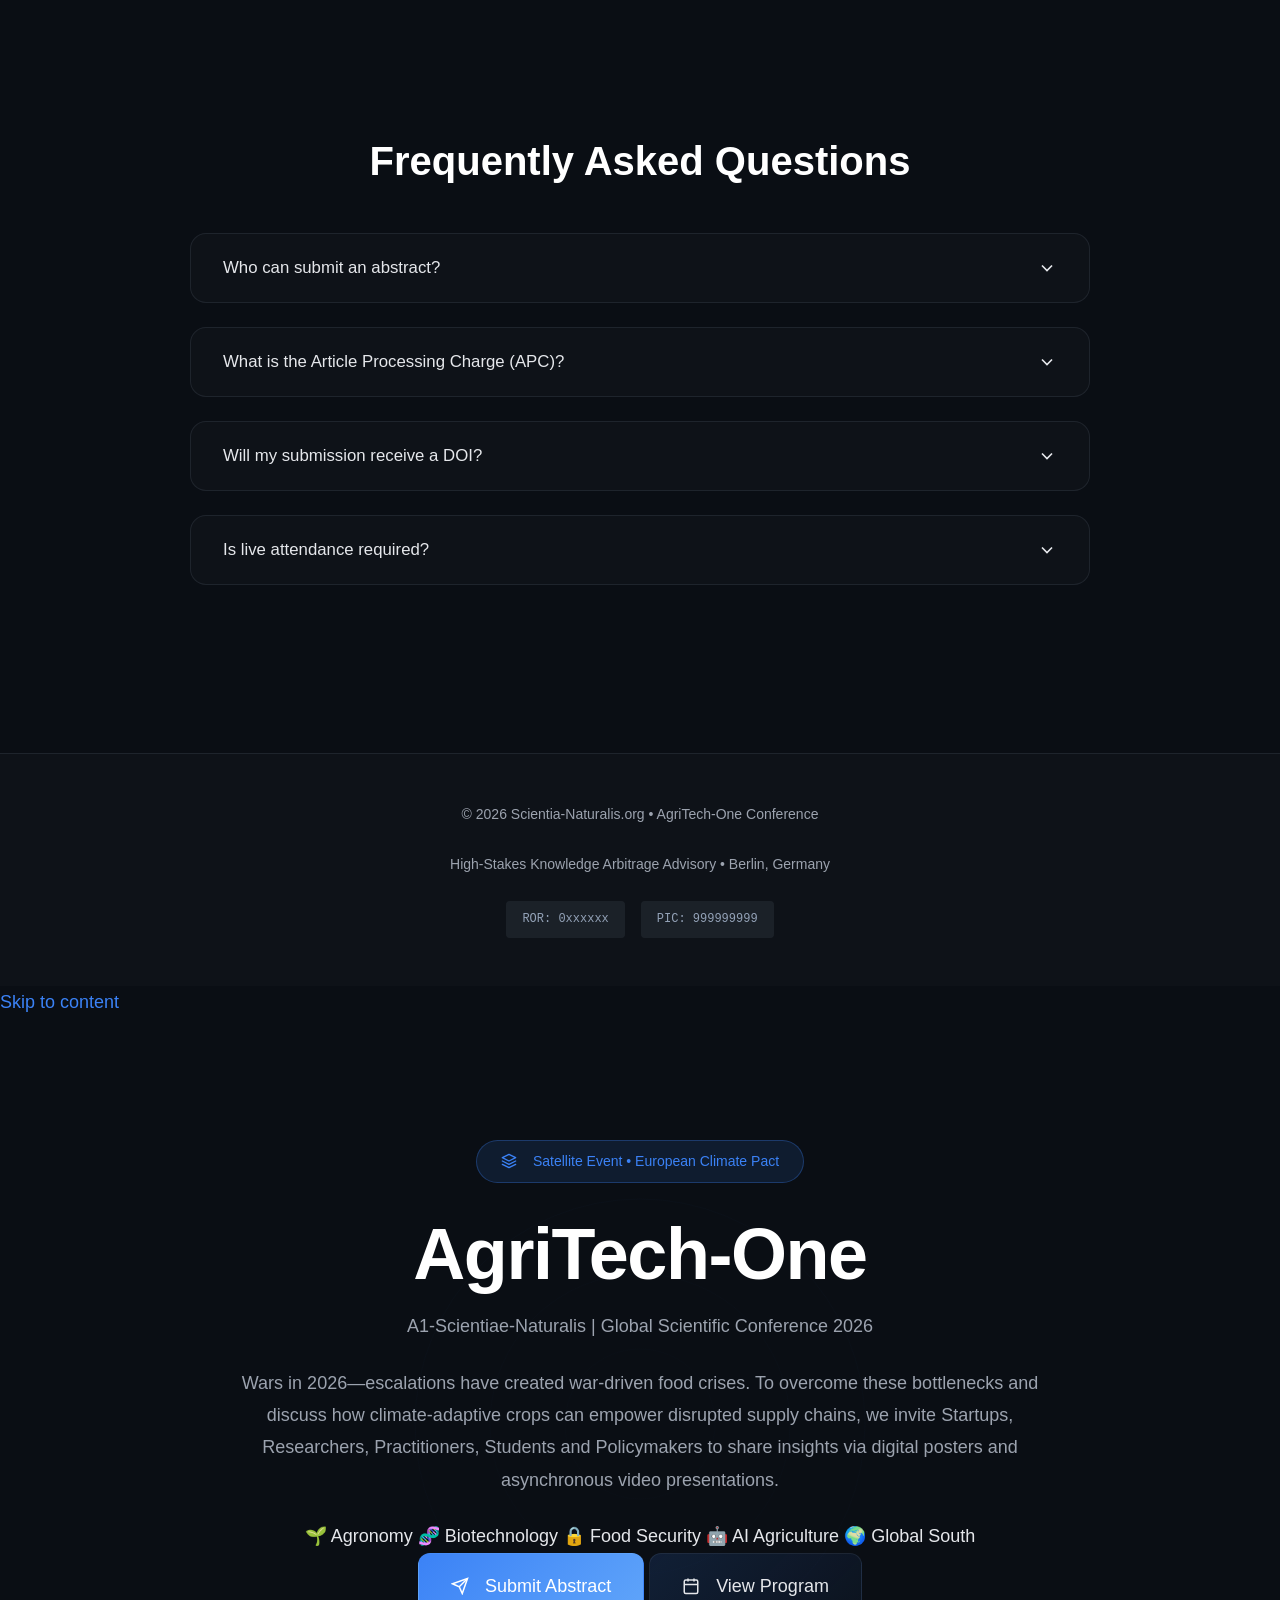
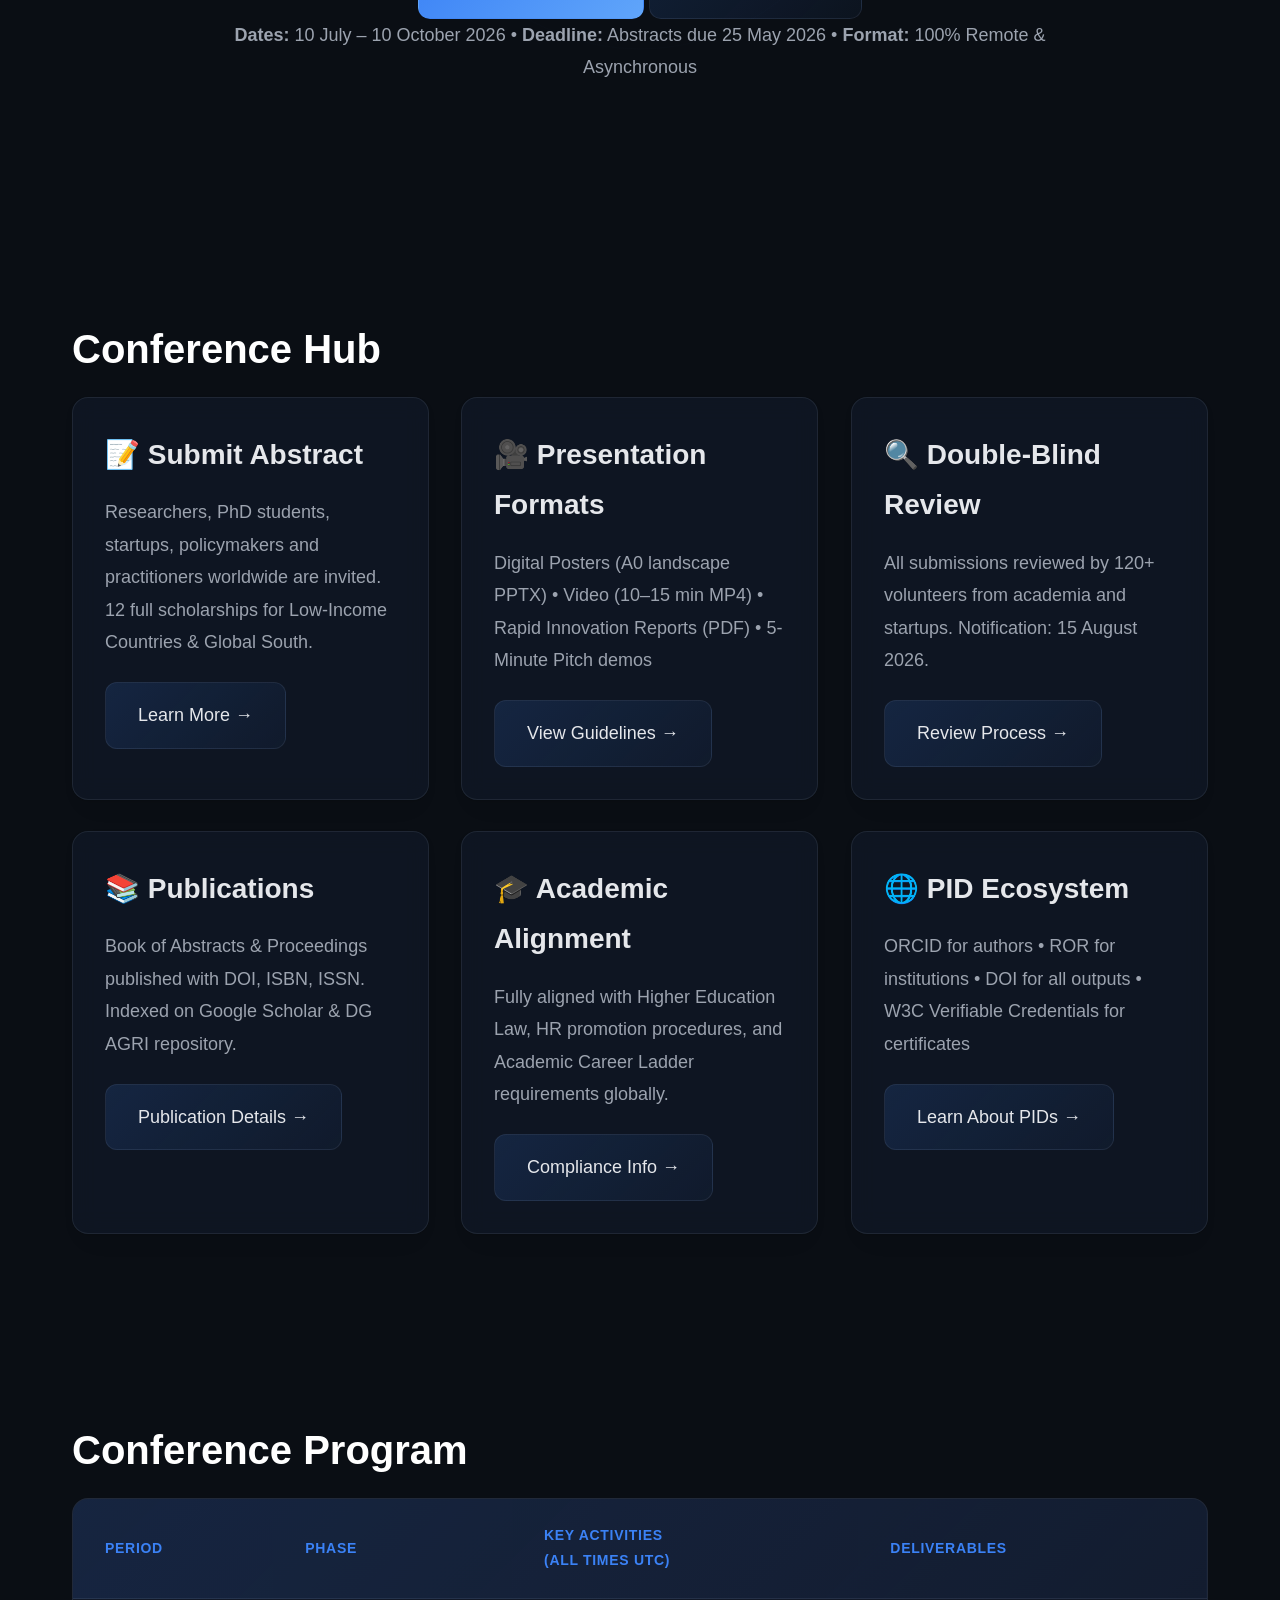
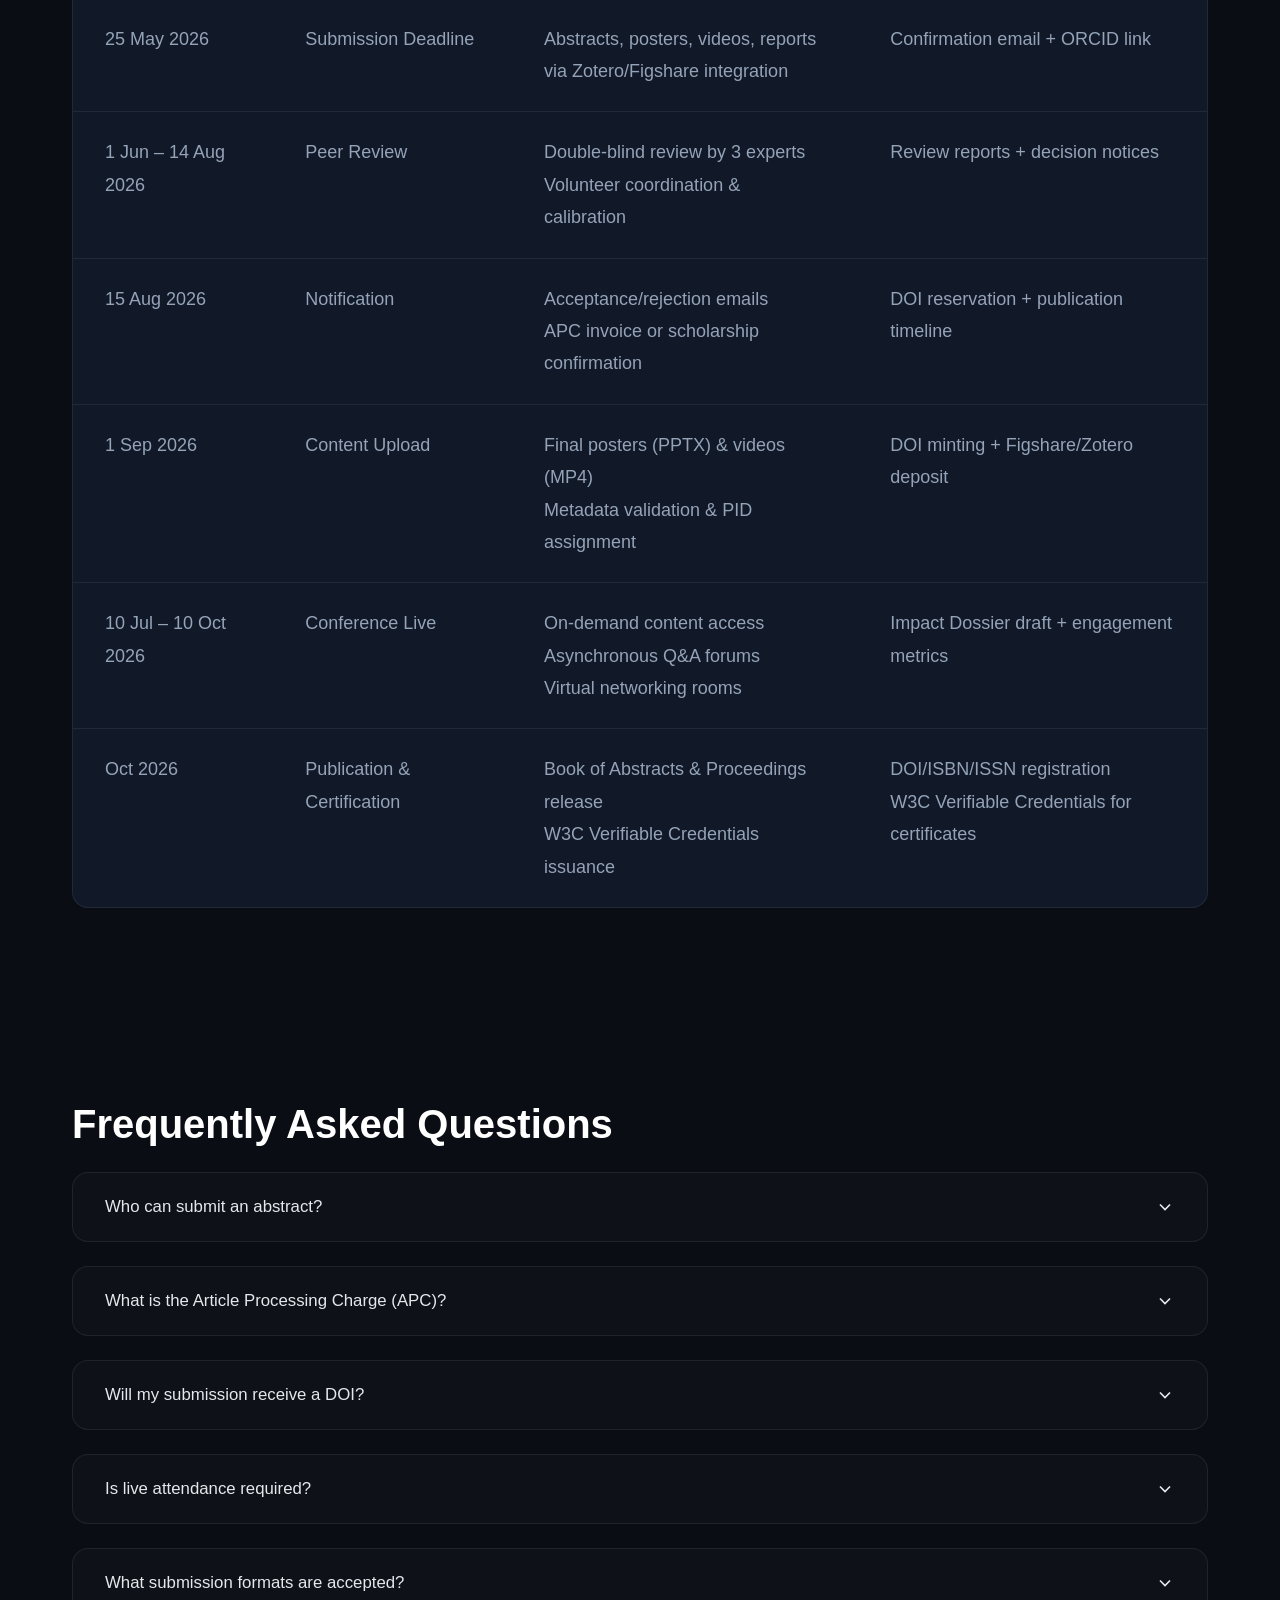
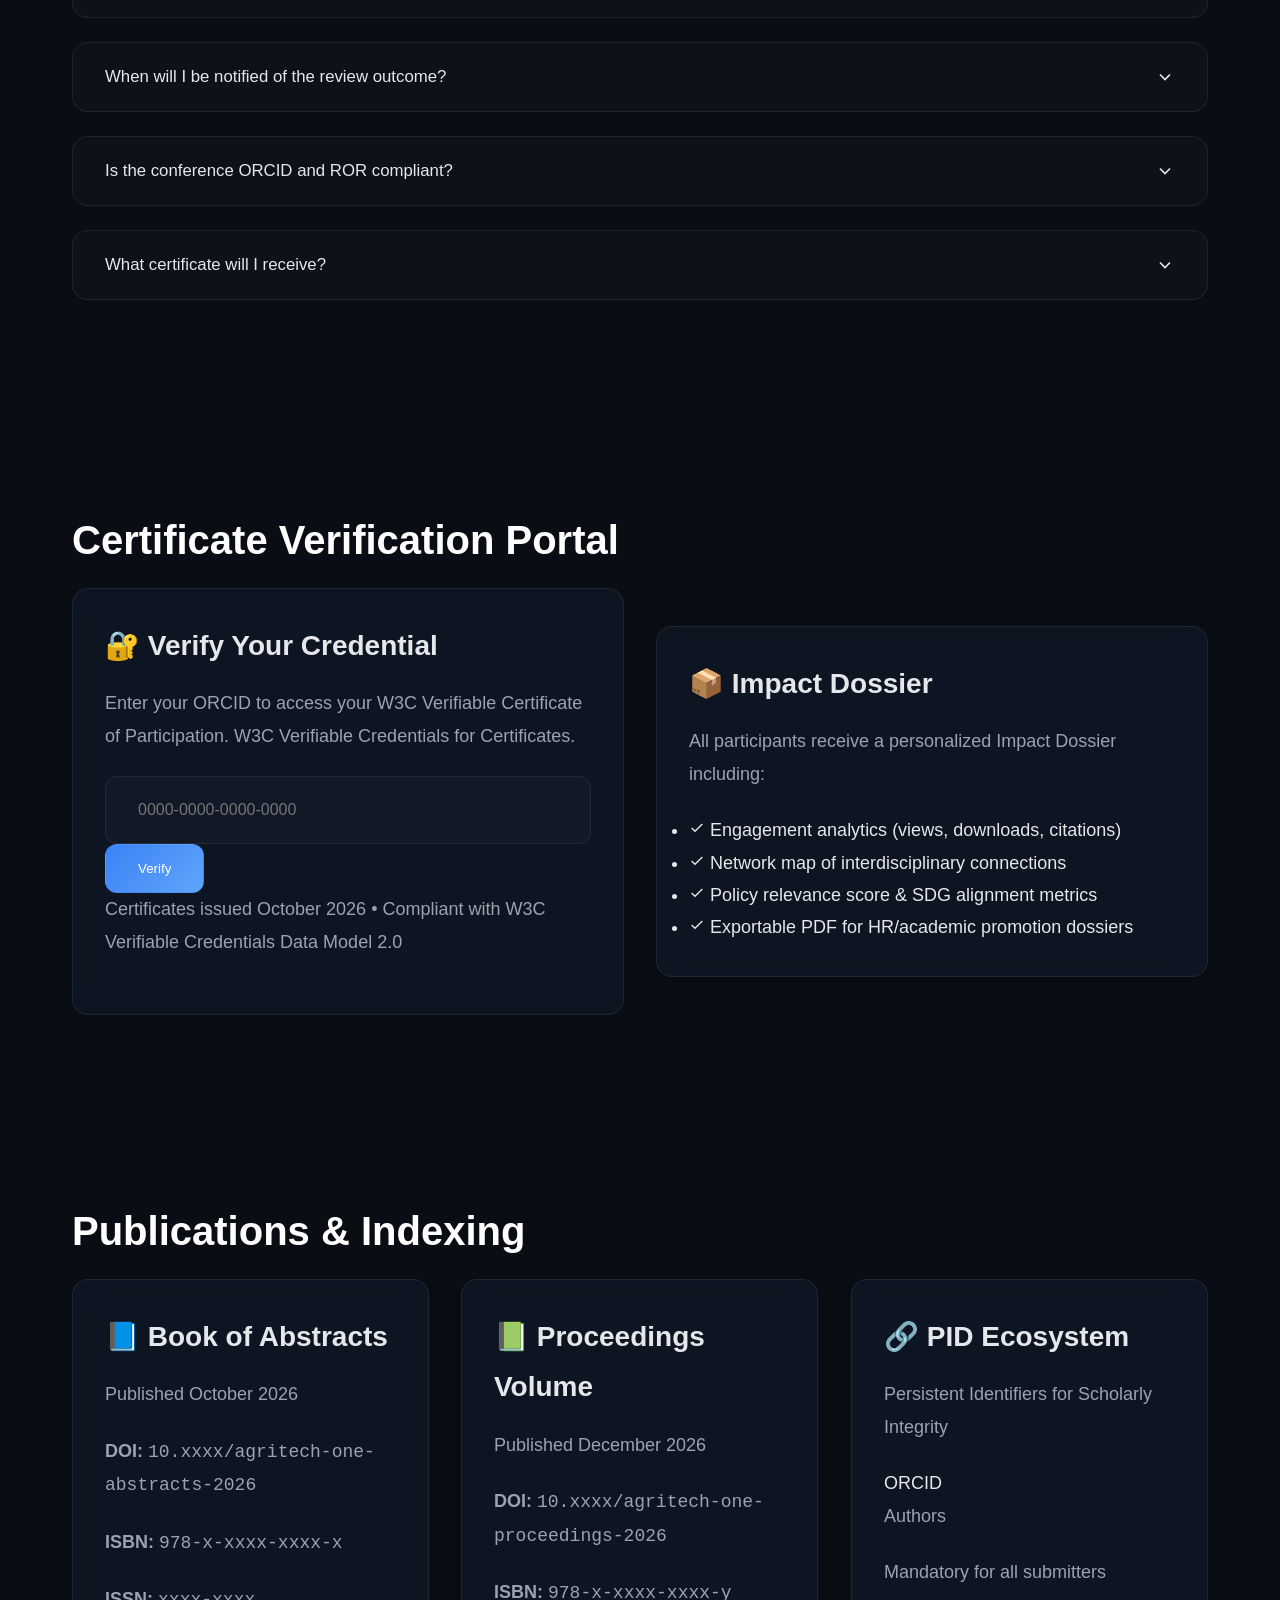
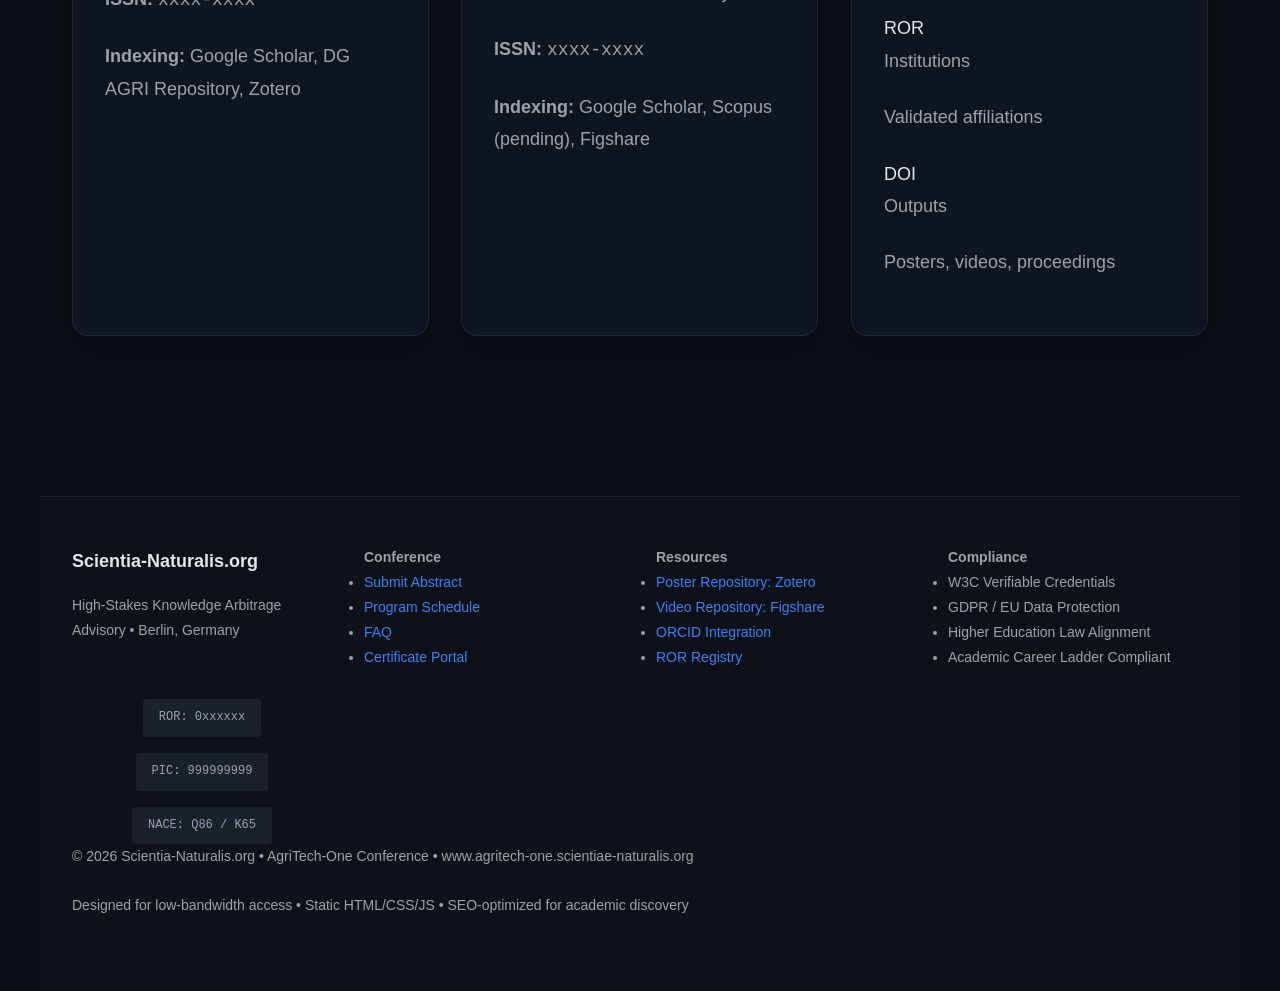
==== commit 32734434: "Implement AgriTech-One conference webpage structure The HTML structure and styling for the AgriTech-" ====
--- a/index.html
+++ b/index.html
@@ -1,3 +1,560 @@
+<!DOCTYPE html>
+<html lang="en">
+<head>
+  <meta charset="UTF-8">
+  <meta name="viewport" content="width=device-width, initial-scale=1.0">
+  <title>AgriTech-One | A1-Scientiae-Naturalis | International Scientific Conference 2026</title>
+  
+  <style>
+    * {
+      margin: 0;
+      padding: 0;
+      box-sizing: border-box;
+    }
+
+    body {
+      font-family: -apple-system, BlinkMacSystemFont, 'Segoe UI', Roboto, 'Helvetica Neue', Arial, sans-serif;
+      background: #0a0e14;
+      color: #e5e7eb;
+      line-height: 1.8;
+      overflow-x: hidden;
+    }
+
+    /* HERO SECTION WITH YOUTUBE VIDEO */
+    .hero {
+      position: relative;
+      min-height: 100vh;
+      display: flex;
+      align-items: center;
+      justify-content: center;
+      padding: 80px 32px;
+      overflow: hidden;
+    }
+
+    /* Video Container - MUST be positioned correctly */
+    .hero-video-wrapper {
+      position: fixed;
+      top: 0;
+      left: 0;
+      width: 100%;
+      height: 100%;
+      z-index: 0;
+      overflow: hidden;
+      background: #0a0e14;
+    }
+
+    /* YouTube Iframe Background */
+    .hero-youtube-bg {
+      position: absolute;
+      top: 50%;
+      left: 50%;
+      min-width: 100%;
+      min-height: 100%;
+      width: 177.77vh; /* 16:9 aspect ratio */
+      height: 56.25vw;
+      transform: translate(-50%, -50%);
+      pointer-events: none;
+      z-index: 1;
+    }
+
+    /* Dark Overlay - Adjust opacity so video shows through */
+    .hero-video-overlay {
+      position: absolute;
+      top: 0;
+      left: 0;
+      width: 100%;
+      height: 100%;
+      background: rgba(10, 14, 20, 0.75);
+      z-index: 2;
+      pointer-events: none;
+    }
+
+    /* Hero Content - Must be above video */
+    .hero-content {
+      position: relative;
+      z-index: 3;
+      max-width: 1200px;
+      text-align: center;
+      margin: 0 auto;
+    }
+
+    .hero-badge {
+      display: inline-flex;
+      align-items: center;
+      gap: 8px;
+      padding: 8px 24px;
+      background: rgba(37, 99, 235, 0.15);
+      border: 0.5px solid rgba(37, 99, 235, 0.3);
+      border-radius: 9999px;
+      font-size: 0.875rem;
+      color: #93c5fd;
+      margin-bottom: 32px;
+      backdrop-filter: blur(8px);
+    }
+
+    .hero h1 {
+      font-size: clamp(2.5rem, 6vw, 4.5rem);
+      font-weight: 700;
+      line-height: 1.1;
+      margin-bottom: 16px;
+      color: #ffffff;
+      letter-spacing: -0.02em;
+    }
+
+    .hero-subtitle {
+      font-size: clamp(1.125rem, 2.5vw, 1.5rem);
+      color: #94a3b8;
+      margin-bottom: 32px;
+      font-weight: 400;
+    }
+
+    .hero-description {
+      font-size: clamp(1rem, 1.5vw, 1.125rem);
+      line-height: 1.8;
+      color: #94a3b8;
+      max-width: 900px;
+      margin: 0 auto 40px;
+    }
+
+    .hero-tags {
+      display: flex;
+      flex-wrap: wrap;
+      gap: 12px;
+      justify-content: center;
+      margin-bottom: 40px;
+    }
+
+    .tag {
+      display: inline-flex;
+      align-items: center;
+      gap: 8px;
+      padding: 8px 16px;
+      background: rgba(255, 255, 255, 0.05);
+      border: 0.5px solid rgba(148, 163, 184, 0.2);
+      border-radius: 9999px;
+      font-size: 0.875rem;
+      color: #cbd5e1;
+    }
+
+    .hero-buttons {
+      display: flex;
+      gap: 16px;
+      justify-content: center;
+      flex-wrap: wrap;
+      margin-bottom: 32px;
+    }
+
+    .btn {
+      display: inline-flex;
+      align-items: center;
+      gap: 8px;
+      padding: 16px 32px;
+      border-radius: 12px;
+      font-weight: 500;
+      text-decoration: none;
+      transition: all 400ms cubic-bezier(0.23, 1, 0.32, 1);
+      border: 0.5px solid rgba(148, 163, 184, 0.2);
+      cursor: pointer;
+    }
+
+    .btn-primary {
+      background: linear-gradient(135deg, #2563eb, #1d4ed8);
+      color: #ffffff;
+      border-color: transparent;
+    }
+
+    .btn-primary:hover {
+      transform: translateY(-2px);
+      box-shadow: 0 8px 24px rgba(37, 99, 235, 0.4);
+    }
+
+    .btn-secondary {
+      background: rgba(255, 255, 255, 0.05);
+      color: #ffffff;
+      backdrop-filter: blur(8px);
+    }
+
+    .btn-secondary:hover {
+      background: rgba(255, 255, 255, 0.1);
+      transform: translateY(-2px);
+    }
+
+    .hero-dates {
+      font-size: 0.875rem;
+      color: #64748b;
+    }
+
+    .hero-dates strong {
+      color: #94a3b8;
+    }
+
+    /* Mobile Responsiveness */
+    @media (max-width: 768px) {
+      .hero {
+        padding: 64px 16px;
+      }
+
+      .hero-youtube-bg {
+        width: 100%;
+        height: 100%;
+        min-width: 100%;
+        min-height: 100%;
+      }
+
+      .hero-buttons {
+        flex-direction: column;
+        align-items: center;
+      }
+
+      .btn {
+        width: 100%;
+        max-width: 280px;
+        justify-content: center;
+      }
+    }
+
+    /* Section styling */
+    .section {
+      position: relative;
+      z-index: 1;
+      padding: 80px 32px;
+      background: #0a0e14;
+    }
+
+    .container {
+      max-width: 1200px;
+      margin: 0 auto;
+    }
+
+    h2 {
+      font-size: clamp(1.5rem, 4vw, 2.5rem);
+      margin-bottom: 32px;
+      color: #ffffff;
+    }
+
+    /* Plain HTML Table for Program */
+    .program-table {
+      width: 100%;
+      border-collapse: separate;
+      border-spacing: 0;
+      border: 0.5px solid rgba(148, 163, 184, 0.2);
+      border-radius: 12px;
+      overflow: hidden;
+      background: rgba(255, 255, 255, 0.02);
+    }
+
+    .program-table thead {
+      background: rgba(37, 99, 235, 0.1);
+    }
+
+    .program-table th {
+      padding: 16px 24px;
+      text-align: left;
+      font-weight: 600;
+      color: #93c5fd;
+      border-bottom: 0.5px solid rgba(148, 163, 184, 0.2);
+      font-size: 0.875rem;
+      text-transform: uppercase;
+      letter-spacing: 0.05em;
+    }
+
+    .program-table td {
+      padding: 16px 24px;
+      border-bottom: 0.5px solid rgba(148, 163, 184, 0.1);
+      color: #94a3b8;
+      vertical-align: top;
+    }
+
+    .program-table tbody tr:last-child td {
+      border-bottom: none;
+    }
+
+    .program-table tbody tr:hover {
+      background: rgba(37, 99, 235, 0.05);
+    }
+
+    /* FAQ Section */
+    .faq-section {
+      padding: 80px 32px;
+      background: #0a0e14;
+      position: relative;
+      z-index: 1;
+    }
+
+    .faq-container {
+      max-width: 900px;
+      margin: 0 auto;
+    }
+
+    .faq-item {
+      margin-bottom: 16px;
+      border: 0.5px solid rgba(148, 163, 184, 0.2);
+      border-radius: 12px;
+      overflow: hidden;
+      background: rgba(255, 255, 255, 0.02);
+    }
+
+    .faq-question {
+      width: 100%;
+      padding: 24px;
+      background: transparent;
+      border: none;
+      text-align: left;
+      font-size: 1.05rem;
+      font-weight: 500;
+      color: #e5e7eb;
+      cursor: pointer;
+      display: flex;
+      justify-content: space-between;
+      align-items: center;
+      transition: all 400ms cubic-bezier(0.23, 1, 0.32, 1);
+    }
+
+    .faq-question:hover {
+      color: #93c5fd;
+    }
+
+    .faq-icon {
+      transition: transform 400ms cubic-bezier(0.23, 1, 0.32, 1);
+    }
+
+    .faq-item.active .faq-icon {
+      transform: rotate(180deg);
+    }
+
+    .faq-answer {
+      max-height: 0;
+      overflow: hidden;
+      transition: max-height 400ms cubic-bezier(0.23, 1, 0.32, 1), padding 400ms cubic-bezier(0.23, 1, 0.32, 1);
+    }
+
+    .faq-item.active .faq-answer {
+      padding: 0 24px 24px;
+      max-height: 500px;
+    }
+
+    .faq-answer p {
+      color: #94a3b8;
+      line-height: 1.8;
+    }
+
+    /* Footer */
+    .footer {
+      padding: 48px 32px;
+      border-top: 0.5px solid rgba(148, 163, 184, 0.2);
+      background: rgba(255, 255, 255, 0.02);
+      position: relative;
+      z-index: 1;
+    }
+
+    .footer-content {
+      max-width: 1200px;
+      margin: 0 auto;
+      text-align: center;
+      color: #64748b;
+      font-size: 0.875rem;
+    }
+
+    .footer-identifiers {
+      display: flex;
+      justify-content: center;
+      gap: 16px;
+      margin-top: 16px;
+      flex-wrap: wrap;
+    }
+
+    .identifier-badge {
+      padding: 4px 12px;
+      background: rgba(148, 163, 184, 0.1);
+      border-radius: 4px;
+      font-family: monospace;
+      font-size: 0.75rem;
+      color: #94a3b8;
+    }
+  </style>
+</head>
+<body>
+
+  <!-- HERO SECTION WITH YOUTUBE VIDEO BACKGROUND -->
+  <section class="hero">
+    <!-- Video Wrapper -->
+    <div class="hero-video-wrapper">
+      <!-- YouTube Iframe -->
+      <iframe 
+        class="hero-youtube-bg"
+        src="https://www.youtube.com/embed/eEH2TvJRsa4?autoplay=1&mute=1&loop=1&playlist=eEH2TvJRsa4&controls=0&showinfo=0&rel=0&modestbranding=1&playsinline=1&enablejsapi=1"
+        title="Conference Background Video"
+        frameborder="0"
+        allow="accelerometer; autoplay; clipboard-write; encrypted-media; gyroscope; picture-in-picture; web-share"
+        allowfullscreen>
+      </iframe>
+      <!-- Overlay -->
+      <div class="hero-video-overlay"></div>
+    </div>
+
+    <!-- Hero Content -->
+    <div class="hero-content">
+      <div class="hero-badge">
+        <svg width="16" height="16" viewBox="0 0 24 24" fill="none" stroke="currentColor" stroke-width="2" stroke-linecap="round" stroke-linejoin="round"><path d="M12 2L2 7l10 5 10-5-10-5zM2 17l10 5 10-5M2 12l10 5 10-5"/></svg>
+        Satellite Event • European Climate Pact
+      </div>
+      
+      <h1>AgriTech-One</h1>
+      <p class="hero-subtitle">A1-Scientiae-Naturalis | Global Scientific Conference 2026</p>
+      
+      <p class="hero-description">
+        Wars in 2026—escalations have created war-driven food crises. To overcome these bottlenecks and discuss how climate-adaptive crops can empower disrupted supply chains, we invite Startups, Researchers, Practitioners, Students and Policymakers to share insights via digital posters and asynchronous video presentations.
+      </p>
+
+      <div class="hero-tags">
+        <span class="tag">🌱 Agronomy</span>
+        <span class="tag">🧬 Biotechnology</span>
+        <span class="tag">🔒 Food Security</span>
+        <span class="tag">🤖 AI Agriculture</span>
+        <span class="tag">🌍 Global South</span>
+      </div>
+
+      <div class="hero-buttons">
+        <a href="#submit" class="btn btn-primary">
+          <svg width="18" height="18" viewBox="0 0 24 24" fill="none" stroke="currentColor" stroke-width="2"><path d="M22 2L11 13"/><path d="M22 2L15 22L11 13L2 9L22 2Z"/></svg>
+          Submit Abstract
+        </a>
+        <a href="#program" class="btn btn-secondary">
+          <svg width="18" height="18" viewBox="0 0 24 24" fill="none" stroke="currentColor" stroke-width="2"><rect x="3" y="4" width="18" height="18" rx="2" ry="2"/><line x1="16" y1="2" x2="16" y2="6"/><line x1="8" y1="2" x2="8" y2="6"/><line x1="3" y1="10" x2="21" y2="10"/></svg>
+          View Program
+        </a>
+      </div>
+
+      <p class="hero-dates">
+        <strong>Dates:</strong> 10 July – 10 October 2026 • 
+        <strong>Deadline:</strong> 25 May 2026 • 
+        <strong>Format:</strong> 100% Remote & Asynchronous
+      </p>
+    </div>
+  </section>
+
+  <!-- PROGRAM SECTION -->
+  <section id="program" class="section">
+    <div class="container">
+      <h2>Conference Program</h2>
+      <table class="program-table">
+        <thead>
+          <tr>
+            <th>Period</th>
+            <th>Phase</th>
+            <th>Key Activities<br><span style="font-weight:400;font-size:0.75rem;opacity:0.7;">(All times UTC)</span></th>
+            <th>Deliverables</th>
+          </tr>
+        </thead>
+        <tbody>
+          <tr>
+            <td>25 May 2026</td>
+            <td>Submission Deadline</td>
+            <td>Abstracts, posters, videos, reports<br>via Zotero/Figshare integration</td>
+            <td>Confirmation email + ORCID link</td>
+          </tr>
+          <tr>
+            <td>1 Jun – 14 Aug 2026</td>
+            <td>Peer Review</td>
+            <td>Double-blind review by 3 experts<br>Volunteer coordination</td>
+            <td>Review reports + decision notices</td>
+          </tr>
+          <tr>
+            <td>15 Aug 2026</td>
+            <td>Notification</td>
+            <td>Acceptance/rejection emails<br>APC invoice or scholarship</td>
+            <td>DOI reservation + timeline</td>
+          </tr>
+          <tr>
+            <td>10 Jul – 10 Oct 2026</td>
+            <td>Conference Live</td>
+            <td>On-demand content access<br>Asynchronous Q&A forums</td>
+            <td>Impact Dossier + metrics</td>
+          </tr>
+        </tbody>
+      </table>
+    </div>
+  </section>
+
+  <!-- FAQ SECTION -->
+  <section class="faq-section">
+    <div class="faq-container">
+      <h2 style="text-align:center;margin-bottom:48px;">Frequently Asked Questions</h2>
+      
+      <div class="faq-item">
+        <button class="faq-question" onclick="toggleFaq(this)">
+          Who can submit an abstract?
+          <svg class="faq-icon" width="20" height="20" viewBox="0 0 24 24" fill="none" stroke="currentColor" stroke-width="2"><polyline points="6 9 12 15 18 9"/></svg>
+        </button>
+        <div class="faq-answer">
+          <p>The conference welcomes submissions from researchers, PhD students, startups, policymakers and practitioners worldwide. 12 full scholarships covering the APC are available for participants from Low-Income Countries and the Global South.</p>
+        </div>
+      </div>
+
+      <div class="faq-item">
+        <button class="faq-question" onclick="toggleFaq(this)">
+          What is the Article Processing Charge (APC)?
+          <svg class="faq-icon" width="20" height="20" viewBox="0 0 24 24" fill="none" stroke="currentColor" stroke-width="2"><polyline points="6 9 12 15 18 9"/></svg>
+        </button>
+        <div class="faq-answer">
+          <p>The standard APC is €100 / USD 100. Full scholarship waivers are available for eligible participants from Low-Income Countries and the Global South.</p>
+        </div>
+      </div>
+
+      <div class="faq-item">
+        <button class="faq-question" onclick="toggleFaq(this)">
+          Will my submission receive a DOI?
+          <svg class="faq-icon" width="20" height="20" viewBox="0 0 24 24" fill="none" stroke="currentColor" stroke-width="2"><polyline points="6 9 12 15 18 9"/></svg>
+        </button>
+        <div class="faq-answer">
+          <p>Yes. Every accepted submission receives a unique Digital Object Identifier (DOI). Proceedings are published with ISBN and ISSN, indexed on Google Scholar and archived on DG AGRI repository.</p>
+        </div>
+      </div>
+
+      <div class="faq-item">
+        <button class="faq-question" onclick="toggleFaq(this)">
+          Is live attendance required?
+          <svg class="faq-icon" width="20" height="20" viewBox="0 0 24 24" fill="none" stroke="currentColor" stroke-width="2"><polyline points="6 9 12 15 18 9"/></svg>
+        </button>
+        <div class="faq-answer">
+          <p>No. The conference is 100% remote and fully asynchronous. All content is pre-recorded and available on demand across all time zones.</p>
+        </div>
+      </div>
+    </div>
+  </section>
+
+  <!-- FOOTER -->
+  <footer class="footer">
+    <div class="footer-content">
+      <p>© 2026 Scientia-Naturalis.org • AgriTech-One Conference</p>
+      <p>High-Stakes Knowledge Arbitrage Advisory • Berlin, Germany</p>
+      <div class="footer-identifiers">
+        <span class="identifier-badge">ROR: 0xxxxxx</span>
+        <span class="identifier-badge">PIC: 999999999</span>
+      </div>
+    </div>
+  </footer>
+
+  <script>
+    // FAQ Toggle
+    function toggleFaq(button) {
+      const item = button.parentElement;
+      const isActive = item.classList.contains('active');
+      
+      // Close all
+      document.querySelectorAll('.faq-item').forEach(faq => {
+        faq.classList.remove('active');
+      });
+      
+      // Open clicked if wasn't active
+      if (!isActive) {
+        item.classList.add('active');
+      }
+    }
+  </script>
+
+</body>
+</html>
 <!DOCTYPE html>
 <html lang="en" class="scroll-smooth">
 <head>
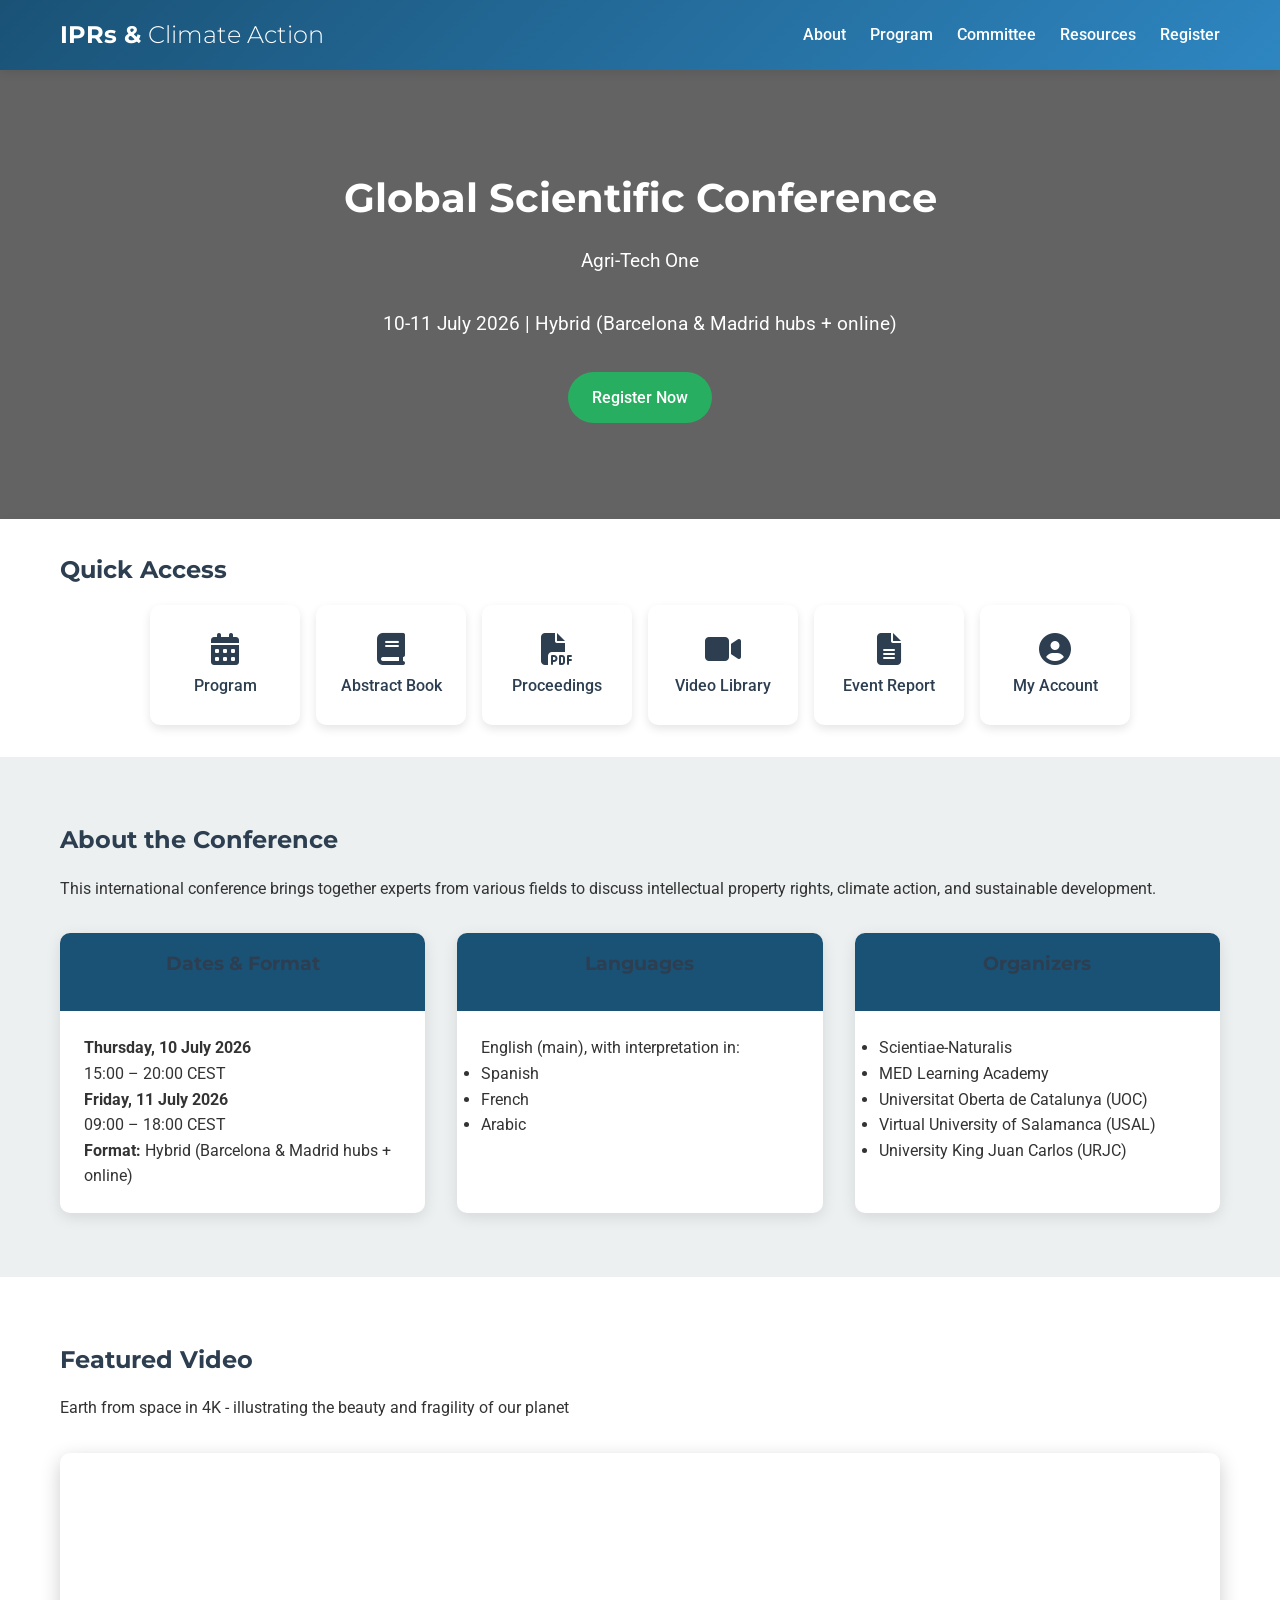
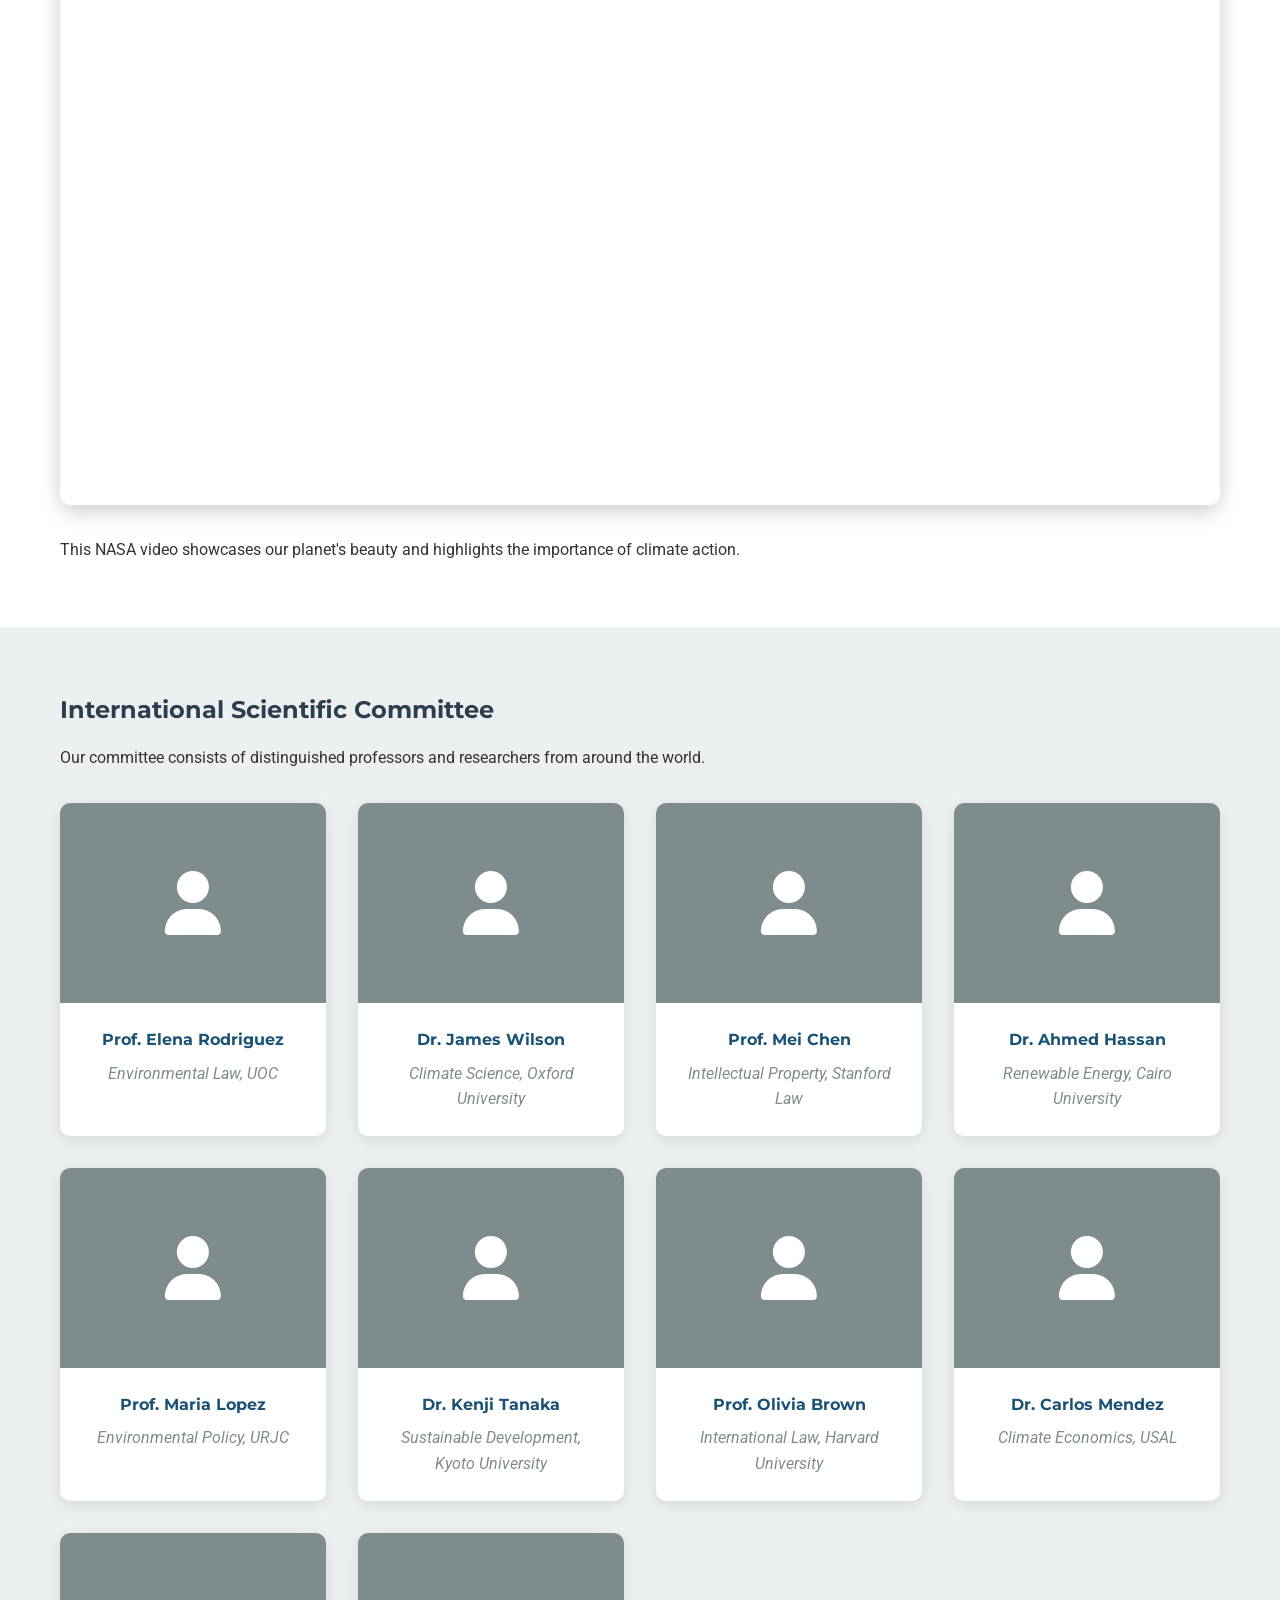
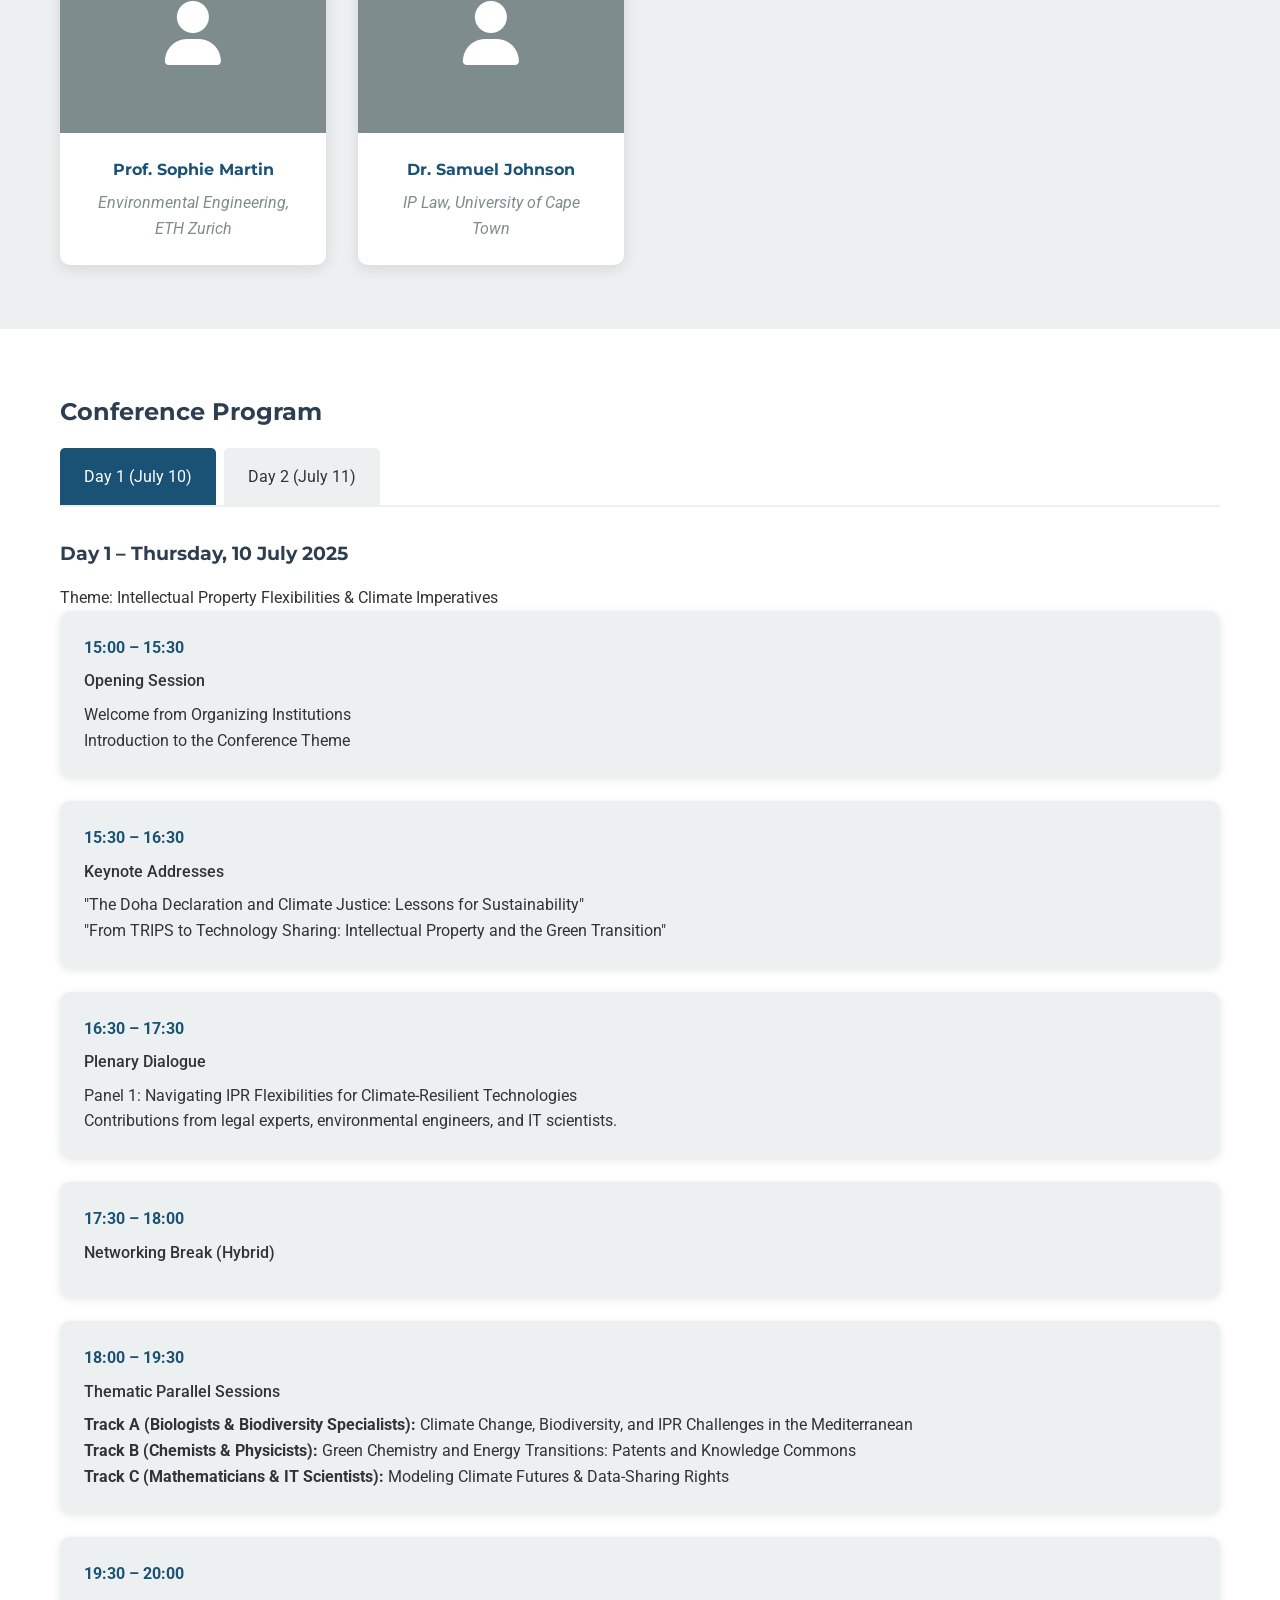
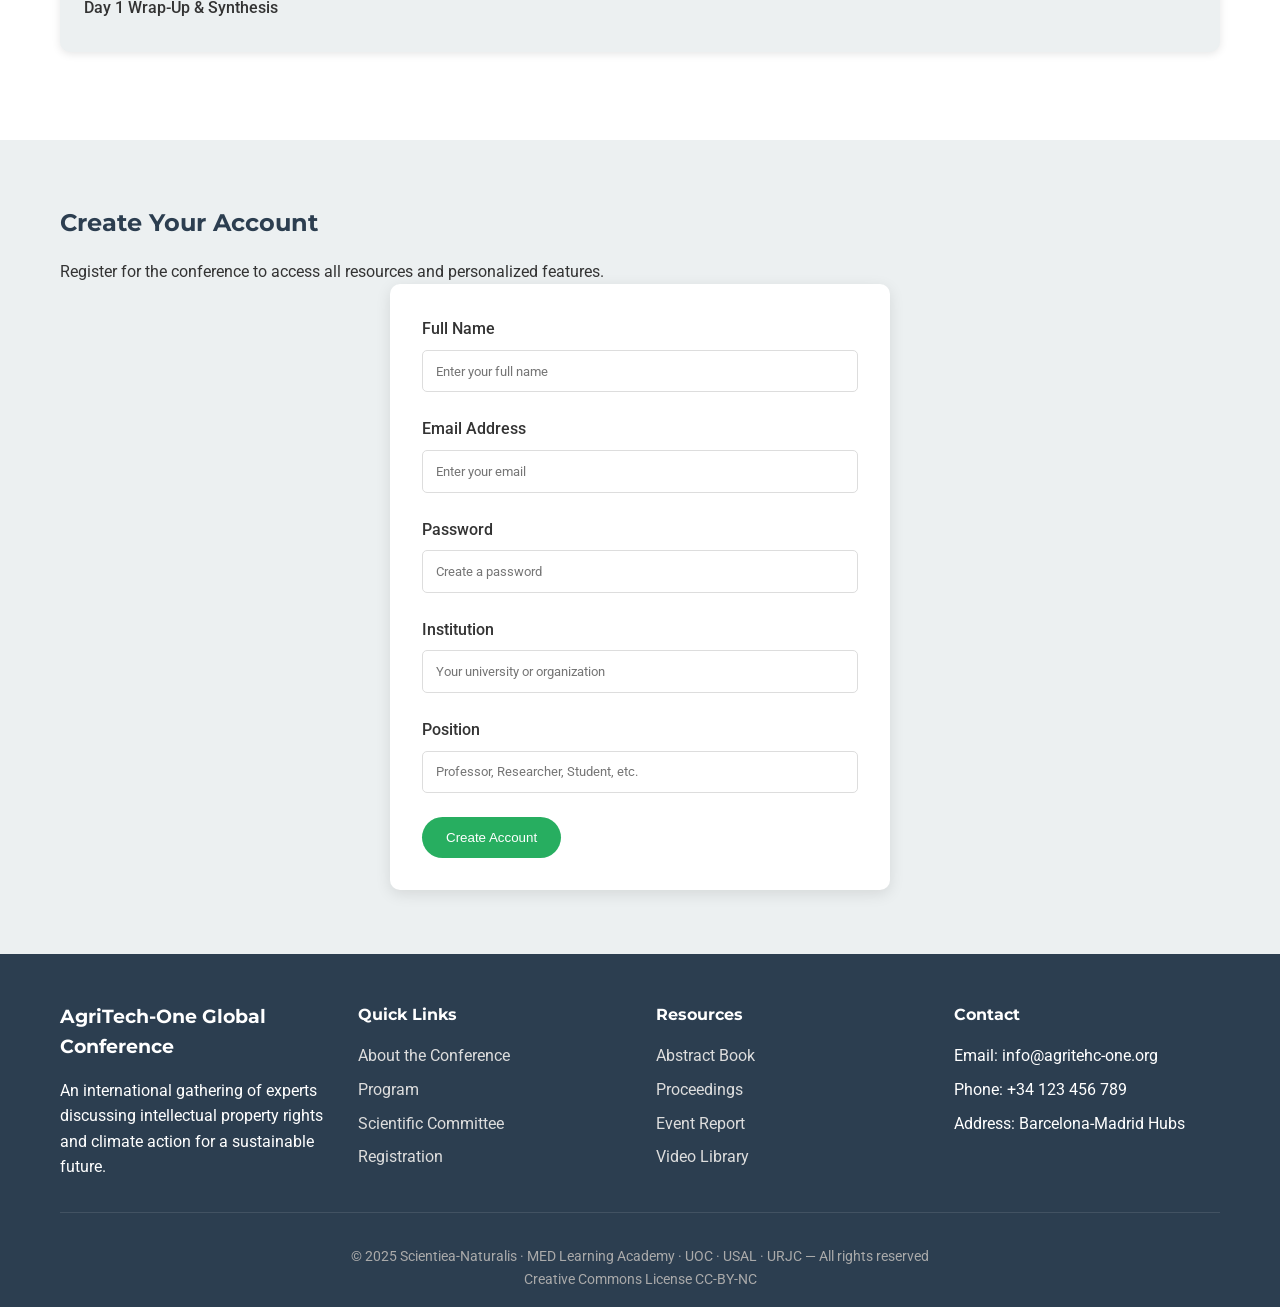
==== commit 6c2731b9: "Update print statement from 'Hello' to 'Goodbye' Scientiae Naturalis agritech one update" ====
--- a/index.html
+++ b/index.html
@@ -1,1640 +1,1031 @@
 <!DOCTYPE html>
 <html lang="en">
 <head>
-  <meta charset="UTF-8">
-  <meta name="viewport" content="width=device-width, initial-scale=1.0">
-  <title>AgriTech-One | A1-Scientiae-Naturalis | International Scientific Conference 2026</title>
-  
-  <style>
-    * {
-      margin: 0;
-      padding: 0;
-      box-sizing: border-box;
-    }
-
-    body {
-      font-family: -apple-system, BlinkMacSystemFont, 'Segoe UI', Roboto, 'Helvetica Neue', Arial, sans-serif;
-      background: #0a0e14;
-      color: #e5e7eb;
-      line-height: 1.8;
-      overflow-x: hidden;
-    }
-
-    /* HERO SECTION WITH YOUTUBE VIDEO */
-    .hero {
-      position: relative;
-      min-height: 100vh;
-      display: flex;
-      align-items: center;
-      justify-content: center;
-      padding: 80px 32px;
-      overflow: hidden;
-    }
-
-    /* Video Container - MUST be positioned correctly */
-    .hero-video-wrapper {
-      position: fixed;
-      top: 0;
-      left: 0;
-      width: 100%;
-      height: 100%;
-      z-index: 0;
-      overflow: hidden;
-      background: #0a0e14;
-    }
-
-    /* YouTube Iframe Background */
-    .hero-youtube-bg {
-      position: absolute;
-      top: 50%;
-      left: 50%;
-      min-width: 100%;
-      min-height: 100%;
-      width: 177.77vh; /* 16:9 aspect ratio */
-      height: 56.25vw;
-      transform: translate(-50%, -50%);
-      pointer-events: none;
-      z-index: 1;
-    }
-
-    /* Dark Overlay - Adjust opacity so video shows through */
-    .hero-video-overlay {
-      position: absolute;
-      top: 0;
-      left: 0;
-      width: 100%;
-      height: 100%;
-      background: rgba(10, 14, 20, 0.75);
-      z-index: 2;
-      pointer-events: none;
-    }
-
-    /* Hero Content - Must be above video */
-    .hero-content {
-      position: relative;
-      z-index: 3;
-      max-width: 1200px;
-      text-align: center;
-      margin: 0 auto;
-    }
-
-    .hero-badge {
-      display: inline-flex;
-      align-items: center;
-      gap: 8px;
-      padding: 8px 24px;
-      background: rgba(37, 99, 235, 0.15);
-      border: 0.5px solid rgba(37, 99, 235, 0.3);
-      border-radius: 9999px;
-      font-size: 0.875rem;
-      color: #93c5fd;
-      margin-bottom: 32px;
-      backdrop-filter: blur(8px);
-    }
-
-    .hero h1 {
-      font-size: clamp(2.5rem, 6vw, 4.5rem);
-      font-weight: 700;
-      line-height: 1.1;
-      margin-bottom: 16px;
-      color: #ffffff;
-      letter-spacing: -0.02em;
-    }
-
-    .hero-subtitle {
-      font-size: clamp(1.125rem, 2.5vw, 1.5rem);
-      color: #94a3b8;
-      margin-bottom: 32px;
-      font-weight: 400;
-    }
-
-    .hero-description {
-      font-size: clamp(1rem, 1.5vw, 1.125rem);
-      line-height: 1.8;
-      color: #94a3b8;
-      max-width: 900px;
-      margin: 0 auto 40px;
-    }
-
-    .hero-tags {
-      display: flex;
-      flex-wrap: wrap;
-      gap: 12px;
-      justify-content: center;
-      margin-bottom: 40px;
-    }
-
-    .tag {
-      display: inline-flex;
-      align-items: center;
-      gap: 8px;
-      padding: 8px 16px;
-      background: rgba(255, 255, 255, 0.05);
-      border: 0.5px solid rgba(148, 163, 184, 0.2);
-      border-radius: 9999px;
-      font-size: 0.875rem;
-      color: #cbd5e1;
-    }
-
-    .hero-buttons {
-      display: flex;
-      gap: 16px;
-      justify-content: center;
-      flex-wrap: wrap;
-      margin-bottom: 32px;
-    }
-
-    .btn {
-      display: inline-flex;
-      align-items: center;
-      gap: 8px;
-      padding: 16px 32px;
-      border-radius: 12px;
-      font-weight: 500;
-      text-decoration: none;
-      transition: all 400ms cubic-bezier(0.23, 1, 0.32, 1);
-      border: 0.5px solid rgba(148, 163, 184, 0.2);
-      cursor: pointer;
-    }
-
-    .btn-primary {
-      background: linear-gradient(135deg, #2563eb, #1d4ed8);
-      color: #ffffff;
-      border-color: transparent;
-    }
-
-    .btn-primary:hover {
-      transform: translateY(-2px);
-      box-shadow: 0 8px 24px rgba(37, 99, 235, 0.4);
-    }
-
-    .btn-secondary {
-      background: rgba(255, 255, 255, 0.05);
-      color: #ffffff;
-      backdrop-filter: blur(8px);
-    }
-
-    .btn-secondary:hover {
-      background: rgba(255, 255, 255, 0.1);
-      transform: translateY(-2px);
-    }
-
-    .hero-dates {
-      font-size: 0.875rem;
-      color: #64748b;
-    }
-
-    .hero-dates strong {
-      color: #94a3b8;
-    }
-
-    /* Mobile Responsiveness */
-    @media (max-width: 768px) {
-      .hero {
-        padding: 64px 16px;
-      }
-
-      .hero-youtube-bg {
-        width: 100%;
-        height: 100%;
-        min-width: 100%;
-        min-height: 100%;
-      }
-
-      .hero-buttons {
-        flex-direction: column;
-        align-items: center;
-      }
-
-      .btn {
-        width: 100%;
-        max-width: 280px;
-        justify-content: center;
-      }
-    }
-
-    /* Section styling */
-    .section {
-      position: relative;
-      z-index: 1;
-      padding: 80px 32px;
-      background: #0a0e14;
-    }
-
-    .container {
-      max-width: 1200px;
-      margin: 0 auto;
-    }
-
-    h2 {
-      font-size: clamp(1.5rem, 4vw, 2.5rem);
-      margin-bottom: 32px;
-      color: #ffffff;
-    }
-
-    /* Plain HTML Table for Program */
-    .program-table {
-      width: 100%;
-      border-collapse: separate;
-      border-spacing: 0;
-      border: 0.5px solid rgba(148, 163, 184, 0.2);
-      border-radius: 12px;
-      overflow: hidden;
-      background: rgba(255, 255, 255, 0.02);
-    }
-
-    .program-table thead {
-      background: rgba(37, 99, 235, 0.1);
-    }
-
-    .program-table th {
-      padding: 16px 24px;
-      text-align: left;
-      font-weight: 600;
-      color: #93c5fd;
-      border-bottom: 0.5px solid rgba(148, 163, 184, 0.2);
-      font-size: 0.875rem;
-      text-transform: uppercase;
-      letter-spacing: 0.05em;
-    }
-
-    .program-table td {
-      padding: 16px 24px;
-      border-bottom: 0.5px solid rgba(148, 163, 184, 0.1);
-      color: #94a3b8;
-      vertical-align: top;
-    }
-
-    .program-table tbody tr:last-child td {
-      border-bottom: none;
-    }
-
-    .program-table tbody tr:hover {
-      background: rgba(37, 99, 235, 0.05);
-    }
-
-    /* FAQ Section */
-    .faq-section {
-      padding: 80px 32px;
-      background: #0a0e14;
-      position: relative;
-      z-index: 1;
-    }
-
-    .faq-container {
-      max-width: 900px;
-      margin: 0 auto;
-    }
-
-    .faq-item {
-      margin-bottom: 16px;
-      border: 0.5px solid rgba(148, 163, 184, 0.2);
-      border-radius: 12px;
-      overflow: hidden;
-      background: rgba(255, 255, 255, 0.02);
-    }
-
-    .faq-question {
-      width: 100%;
-      padding: 24px;
-      background: transparent;
-      border: none;
-      text-align: left;
-      font-size: 1.05rem;
-      font-weight: 500;
-      color: #e5e7eb;
-      cursor: pointer;
-      display: flex;
-      justify-content: space-between;
-      align-items: center;
-      transition: all 400ms cubic-bezier(0.23, 1, 0.32, 1);
-    }
-
-    .faq-question:hover {
-      color: #93c5fd;
-    }
-
-    .faq-icon {
-      transition: transform 400ms cubic-bezier(0.23, 1, 0.32, 1);
-    }
-
-    .faq-item.active .faq-icon {
-      transform: rotate(180deg);
-    }
-
-    .faq-answer {
-      max-height: 0;
-      overflow: hidden;
-      transition: max-height 400ms cubic-bezier(0.23, 1, 0.32, 1), padding 400ms cubic-bezier(0.23, 1, 0.32, 1);
-    }
-
-    .faq-item.active .faq-answer {
-      padding: 0 24px 24px;
-      max-height: 500px;
-    }
-
-    .faq-answer p {
-      color: #94a3b8;
-      line-height: 1.8;
-    }
-
-    /* Footer */
-    .footer {
-      padding: 48px 32px;
-      border-top: 0.5px solid rgba(148, 163, 184, 0.2);
-      background: rgba(255, 255, 255, 0.02);
-      position: relative;
-      z-index: 1;
-    }
-
-    .footer-content {
-      max-width: 1200px;
-      margin: 0 auto;
-      text-align: center;
-      color: #64748b;
-      font-size: 0.875rem;
-    }
-
-    .footer-identifiers {
-      display: flex;
-      justify-content: center;
-      gap: 16px;
-      margin-top: 16px;
-      flex-wrap: wrap;
-    }
-
-    .identifier-badge {
-      padding: 4px 12px;
-      background: rgba(148, 163, 184, 0.1);
-      border-radius: 4px;
-      font-family: monospace;
-      font-size: 0.75rem;
-      color: #94a3b8;
-    }
-  </style>
+    <meta charset="UTF-8">
+    <meta name="viewport" content="width=device-width, initial-scale=1.0">
+    <title>Global Scientific Conference AgrTech-One </title>
+    <link rel="stylesheet" href="https://cdnjs.cloudflare.com/ajax/libs/font-awesome/6.4.0/css/all.min.css">
+    <link href="https://fonts.googleapis.com/css2?family=Roboto:wght@300;400;500;700&family=Montserrat:wght@400;500;700&display=swap" rel="stylesheet">
+    <style>
+        :root {
+            --primary: #1a5276;
+            --secondary: #2e86c1;
+            --accent: #27ae60;
+            --light: #ecf0f1;
+            --dark: #2c3e50;
+            --gray: #7f8c8d;
+        }
+        
+        * {
+            margin: 0;
+            padding: 0;
+            box-sizing: border-box;
+        }
+        
+        body {
+            font-family: 'Roboto', sans-serif;
+            line-height: 1.6;
+            color: #333;
+            background-color: #f9f9f9;
+        }
+        
+        h1, h2, h3, h4, h5 {
+            font-family: 'Montserrat', sans-serif;
+            margin-bottom: 1rem;
+            color: var(--dark);
+        }
+        
+        .container {
+            width: 100%;
+            max-width: 1200px;
+            margin: 0 auto;
+            padding: 0 20px;
+        }
+        
+        /* Header Styles */
+        header {
+            background: linear-gradient(135deg, var(--primary), var(--secondary));
+            color: white;
+            padding: 1rem 0;
+            position: sticky;
+            top: 0;
+            z-index: 1000;
+            box-shadow: 0 2px 10px rgba(0, 0, 0, 0.1);
+        }
+        
+        .header-content {
+            display: flex;
+            justify-content: space-between;
+            align-items: center;
+        }
+        
+        .logo {
+            display: flex;
+            align-items: center;
+        }
+        
+        .logo h1 {
+            font-size: 1.5rem;
+            color: white;
+            margin: 0;
+        }
+        
+        .logo span {
+            font-weight: 300;
+        }
+        
+        nav ul {
+            display: flex;
+            list-style: none;
+        }
+        
+        nav ul li {
+            margin-left: 1.5rem;
+        }
+        
+        nav ul li a {
+            color: white;
+            text-decoration: none;
+            font-weight: 500;
+            transition: color 0.3s;
+            padding: 0.5rem 0;
+            position: relative;
+        }
+        
+        nav ul li a:after {
+            content: '';
+            position: absolute;
+            width: 0;
+            height: 2px;
+            bottom: 0;
+            left: 0;
+            background-color: white;
+            transition: width 0.3s;
+        }
+        
+        nav ul li a:hover:after {
+            width: 100%;
+        }
+        
+        .mobile-menu-btn {
+            display: none;
+            background: none;
+            border: none;
+            color: white;
+            font-size: 1.5rem;
+            cursor: pointer;
+        }
+        
+        /* Hero Section */
+        .hero {
+            background: url('https://images.unsplash.com/photo-1518837695005-2083093ee35b?ixlib=rb-4.0.3&ixid=M3wxMjA3fDB8MHxwaG90by1wYWdlfHx8fGVufDB8fHx8fA%3D%3D&auto=format&fit=crop&w=1920&q=80') no-repeat center center/cover;
+            color: white;
+            padding: 6rem 0;
+            text-align: center;
+            position: relative;
+        }
+        
+        .hero:before {
+            content: '';
+            position: absolute;
+            top: 0;
+            left: 0;
+            width: 100%;
+            height: 100%;
+            background: rgba(0, 0, 0, 0.6);
+        }
+        
+        .hero-content {
+            position: relative;
+            z-index: 1;
+        }
+        
+        .hero h2 {
+            font-size: 2.5rem;
+            margin-bottom: 1rem;
+            color: white;
+        }
+        
+        .hero p {
+            font-size: 1.2rem;
+            max-width: 800px;
+            margin: 0 auto 2rem;
+        }
+        
+        .btn {
+            display: inline-block;
+            background: var(--accent);
+            color: white;
+            padding: 0.8rem 1.5rem;
+            border-radius: 50px;
+            text-decoration: none;
+            font-weight: 500;
+            transition: all 0.3s;
+            border: none;
+            cursor: pointer;
+        }
+        
+        .btn:hover {
+            background: #219653;
+            transform: translateY(-3px);
+            box-shadow: 0 4px 10px rgba(0, 0, 0, 0.2);
+        }
+        
+        /* Quick Access Buttons */
+        .quick-access {
+            padding: 2rem 0;
+            background: white;
+            box-shadow: 0 2px 15px rgba(0, 0, 0, 0.05);
+        }
+        
+        .access-buttons {
+            display: flex;
+            justify-content: center;
+            flex-wrap: wrap;
+            gap: 1rem;
+        }
+        
+        .access-btn {
+            display: flex;
+            flex-direction: column;
+            align-items: center;
+            justify-content: center;
+            width: 150px;
+            height: 120px;
+            background: white;
+            border-radius: 10px;
+            box-shadow: 0 4px 10px rgba(0, 0, 0, 0.1);
+            text-decoration: none;
+            color: var(--dark);
+            transition: all 0.3s;
+        }
+        
+        .access-btn:hover {
+            transform: translateY(-5px);
+            box-shadow: 0 8px 15px rgba(0, 0, 0, 0.15);
+            color: var(--primary);
+        }
+        
+        .access-btn i {
+            font-size: 2rem;
+            margin-bottom: 0.5rem;
+        }
+        
+        .access-btn span {
+            font-weight: 500;
+            text-align: center;
+        }
+        
+        /* Conference Info */
+        .conference-info {
+            padding: 4rem 0;
+            background: var(--light);
+        }
+        
+        .info-grid {
+            display: grid;
+            grid-template-columns: repeat(auto-fit, minmax(300px, 1fr));
+            gap: 2rem;
+            margin-top: 2rem;
+        }
+        
+        .info-card {
+            background: white;
+            border-radius: 10px;
+            overflow: hidden;
+            box-shadow: 0 4px 15px rgba(0, 0, 0, 0.1);
+            transition: transform 0.3s;
+        }
+        
+        .info-card:hover {
+            transform: translateY(-5px);
+        }
+        
+        .info-card-header {
+            background: var(--primary);
+            color: white;
+            padding: 1rem;
+            text-align: center;
+        }
+        
+        .info-card-body {
+            padding: 1.5rem;
+        }
+        
+        /* Video Section */
+        .video-section {
+            padding: 4rem 0;
+            background: white;
+        }
+        
+        .video-container {
+            position: relative;
+            padding-bottom: 56.25%;
+            height: 0;
+            overflow: hidden;
+            max-width: 100%;
+            margin: 2rem auto;
+            border-radius: 10px;
+            box-shadow: 0 6px 20px rgba(0, 0, 0, 0.2);
+        }
+        
+        .video-container iframe {
+            position: absolute;
+            top: 0;
+            left: 0;
+            width: 100%;
+            height: 100%;
+            border: none;
+        }
+        
+        /* Scientific Committee */
+        .committee {
+            padding: 4rem 0;
+            background: var(--light);
+        }
+        
+        .committee-grid {
+            display: grid;
+            grid-template-columns: repeat(auto-fit, minmax(250px, 1fr));
+            gap: 2rem;
+            margin-top: 2rem;
+        }
+        
+        .member-card {
+            background: white;
+            border-radius: 10px;
+            overflow: hidden;
+            box-shadow: 0 4px 15px rgba(0, 0, 0, 0.1);
+            text-align: center;
+            transition: transform 0.3s;
+        }
+        
+        .member-card:hover {
+            transform: translateY(-5px);
+        }
+        
+        .member-img {
+            width: 100%;
+            height: 200px;
+            background: var(--gray);
+            display: flex;
+            align-items: center;
+            justify-content: center;
+            color: white;
+            font-size: 4rem;
+        }
+        
+        .member-info {
+            padding: 1.5rem;
+        }
+        
+        .member-info h4 {
+            color: var(--primary);
+            margin-bottom: 0.5rem;
+        }
+        
+        .member-info p {
+            color: var(--gray);
+            font-style: italic;
+        }
+        
+        /* Program Section */
+        .program {
+            padding: 4rem 0;
+            background: white;
+        }
+        
+        .program-tabs {
+            display: flex;
+            flex-wrap: wrap;
+            margin-bottom: 2rem;
+            border-bottom: 2px solid var(--light);
+        }
+        
+        .program-tab {
+            padding: 1rem 1.5rem;
+            background: var(--light);
+            cursor: pointer;
+            margin-right: 0.5rem;
+            border-top-left-radius: 5px;
+            border-top-right-radius: 5px;
+            transition: all 0.3s;
+        }
+        
+        .program-tab.active {
+            background: var(--primary);
+            color: white;
+        }
+        
+        .program-content {
+            display: none;
+        }
+        
+        .program-content.active {
+            display: block;
+        }
+        
+        .program-item {
+            margin-bottom: 1.5rem;
+            padding: 1.5rem;
+            background: var(--light);
+            border-radius: 10px;
+            box-shadow: 0 2px 8px rgba(0, 0, 0, 0.1);
+        }
+        
+        .program-time {
+            font-weight: 700;
+            color: var(--primary);
+            margin-bottom: 0.5rem;
+        }
+        
+        .program-title {
+            font-weight: 500;
+            margin-bottom: 0.5rem;
+        }
+        
+        /* User Account Section */
+        .user-account {
+            padding: 4rem 0;
+            background: var(--light);
+        }
+        
+        .account-form {
+            max-width: 500px;
+            margin: 0 auto;
+            background: white;
+            padding: 2rem;
+            border-radius: 10px;
+            box-shadow: 0 4px 15px rgba(0, 0, 0, 0.1);
+        }
+        
+        .form-group {
+            margin-bottom: 1.5rem;
+        }
+        
+        .form-group label {
+            display: block;
+            margin-bottom: 0.5rem;
+            font-weight: 500;
+        }
+        
+        .form-group input {
+            width: 100%;
+            padding: 0.8rem;
+            border: 1px solid #ddd;
+            border-radius: 5px;
+            font-family: 'Roboto', sans-serif;
+        }
+        
+        /* Footer */
+        footer {
+            background: var(--dark);
+            color: white;
+            padding: 3rem 0 1rem;
+        }
+        
+        .footer-content {
+            display: grid;
+            grid-template-columns: repeat(auto-fit, minmax(250px, 1fr));
+            gap: 2rem;
+            margin-bottom: 2rem;
+        }
+        
+        .footer-logo h3 {
+            color: white;
+            margin-bottom: 1rem;
+        }
+        
+        .footer-links h4 {
+            color: white;
+            margin-bottom: 1rem;
+        }
+        
+        .footer-links ul {
+            list-style: none;
+        }
+        
+        .footer-links ul li {
+            margin-bottom: 0.5rem;
+        }
+        
+        .footer-links ul li a {
+            color: #ddd;
+            text-decoration: none;
+            transition: color 0.3s;
+        }
+        
+        .footer-links ul li a:hover {
+            color: white;
+        }
+        
+        .copyright {
+            text-align: center;
+            padding-top: 2rem;
+            border-top: 1px solid rgba(255, 255, 255, 0.1);
+            color: #aaa;
+            font-size: 0.9rem;
+        }
+        
+        /* Responsive Styles */
+        @media (max-width: 768px) {
+            .header-content {
+                flex-direction: column;
+                text-align: center;
+            }
+            
+            nav ul {
+                margin-top: 1rem;
+                flex-wrap: wrap;
+                justify-content: center;
+            }
+            
+            nav ul li {
+                margin: 0 0.5rem 0.5rem;
+            }
+            
+            .hero h2 {
+                font-size: 2rem;
+            }
+            
+            .hero p {
+                font-size: 1rem;
+            }
+            
+            .access-buttons {
+                gap: 0.5rem;
+            }
+            
+            .access-btn {
+                width: 130px;
+                height: 110px;
+            }
+            
+            .program-tabs {
+                flex-direction: column;
+            }
+            
+            .program-tab {
+                margin-bottom: 0.5rem;
+                border-radius: 5px;
+            }
+        }
+        
+        @media (max-width: 480px) {
+            .logo h1 {
+                font-size: 1.2rem;
+            }
+            
+            .hero {
+                padding: 4rem 0;
+            }
+            
+            .hero h2 {
+                font-size: 1.8rem;
+            }
+            
+            .access-btn {
+                width: calc(50% - 1rem);
+                height: 100px;
+            }
+            
+            .access-btn i {
+                font-size: 1.5rem;
+            }
+            
+            .info-grid, .committee-grid {
+                grid-template-columns: 1fr;
+            }
+        }
+    </style>
 </head>
 <body>
+    <!-- Header -->
+    <header>
+        <div class="container">
+            <div class="header-content">
+                <div class="logo">
+                    <h1>IPRs & <span>Climate Action</span></h1>
+                </div>
+                <nav>
+                    <ul>
+                        <li><a href="#about">About</a></li>
+                        <li><a href="#program">Program</a></li>
+                        <li><a href="#committee">Committee</a></li>
+                        <li><a href="#resources">Resources</a></li>
+                        <li><a href="#register">Register</a></li>
+                    </ul>
+                </nav>
+                <button class="mobile-menu-btn">
+                    <i class="fas fa-bars"></i>
+                </button>
+            </div>
+        </div>
+    </header>
 
-  <!-- HERO SECTION WITH YOUTUBE VIDEO BACKGROUND -->
-  <section class="hero">
-    <!-- Video Wrapper -->
-    <div class="hero-video-wrapper">
-      <!-- YouTube Iframe -->
-      <iframe 
-        class="hero-youtube-bg"
-        src="https://www.youtube.com/embed/eEH2TvJRsa4?autoplay=1&mute=1&loop=1&playlist=eEH2TvJRsa4&controls=0&showinfo=0&rel=0&modestbranding=1&playsinline=1&enablejsapi=1"
-        title="Conference Background Video"
-        frameborder="0"
-        allow="accelerometer; autoplay; clipboard-write; encrypted-media; gyroscope; picture-in-picture; web-share"
-        allowfullscreen>
-      </iframe>
-      <!-- Overlay -->
-      <div class="hero-video-overlay"></div>
-    </div>
-
-    <!-- Hero Content -->
-    <div class="hero-content">
-      <div class="hero-badge">
-        <svg width="16" height="16" viewBox="0 0 24 24" fill="none" stroke="currentColor" stroke-width="2" stroke-linecap="round" stroke-linejoin="round"><path d="M12 2L2 7l10 5 10-5-10-5zM2 17l10 5 10-5M2 12l10 5 10-5"/></svg>
-        Satellite Event • European Climate Pact
-      </div>
-      
-      <h1>AgriTech-One</h1>
-      <p class="hero-subtitle">A1-Scientiae-Naturalis | Global Scientific Conference 2026</p>
-      
-      <p class="hero-description">
-        Wars in 2026—escalations have created war-driven food crises. To overcome these bottlenecks and discuss how climate-adaptive crops can empower disrupted supply chains, we invite Startups, Researchers, Practitioners, Students and Policymakers to share insights via digital posters and asynchronous video presentations.
-      </p>
-
-      <div class="hero-tags">
-        <span class="tag">🌱 Agronomy</span>
-        <span class="tag">🧬 Biotechnology</span>
-        <span class="tag">🔒 Food Security</span>
-        <span class="tag">🤖 AI Agriculture</span>
-        <span class="tag">🌍 Global South</span>
-      </div>
-
-      <div class="hero-buttons">
-        <a href="#submit" class="btn btn-primary">
-          <svg width="18" height="18" viewBox="0 0 24 24" fill="none" stroke="currentColor" stroke-width="2"><path d="M22 2L11 13"/><path d="M22 2L15 22L11 13L2 9L22 2Z"/></svg>
-          Submit Abstract
-        </a>
-        <a href="#program" class="btn btn-secondary">
-          <svg width="18" height="18" viewBox="0 0 24 24" fill="none" stroke="currentColor" stroke-width="2"><rect x="3" y="4" width="18" height="18" rx="2" ry="2"/><line x1="16" y1="2" x2="16" y2="6"/><line x1="8" y1="2" x2="8" y2="6"/><line x1="3" y1="10" x2="21" y2="10"/></svg>
-          View Program
-        </a>
-      </div>
-
-      <p class="hero-dates">
-        <strong>Dates:</strong> 10 July – 10 October 2026 • 
-        <strong>Deadline:</strong> 25 May 2026 • 
-        <strong>Format:</strong> 100% Remote & Asynchronous
-      </p>
-    </div>
-  </section>
-
-  <!-- PROGRAM SECTION -->
-  <section id="program" class="section">
-    <div class="container">
-      <h2>Conference Program</h2>
-      <table class="program-table">
-        <thead>
-          <tr>
-            <th>Period</th>
-            <th>Phase</th>
-            <th>Key Activities<br><span style="font-weight:400;font-size:0.75rem;opacity:0.7;">(All times UTC)</span></th>
-            <th>Deliverables</th>
-          </tr>
-        </thead>
-        <tbody>
-          <tr>
-            <td>25 May 2026</td>
-            <td>Submission Deadline</td>
-            <td>Abstracts, posters, videos, reports<br>via Zotero/Figshare integration</td>
-            <td>Confirmation email + ORCID link</td>
-          </tr>
-          <tr>
-            <td>1 Jun – 14 Aug 2026</td>
-            <td>Peer Review</td>
-            <td>Double-blind review by 3 experts<br>Volunteer coordination</td>
-            <td>Review reports + decision notices</td>
-          </tr>
-          <tr>
-            <td>15 Aug 2026</td>
-            <td>Notification</td>
-            <td>Acceptance/rejection emails<br>APC invoice or scholarship</td>
-            <td>DOI reservation + timeline</td>
-          </tr>
-          <tr>
-            <td>10 Jul – 10 Oct 2026</td>
-            <td>Conference Live</td>
-            <td>On-demand content access<br>Asynchronous Q&A forums</td>
-            <td>Impact Dossier + metrics</td>
-          </tr>
-        </tbody>
-      </table>
-    </div>
-  </section>
-
-  <!-- FAQ SECTION -->
-  <section class="faq-section">
-    <div class="faq-container">
-      <h2 style="text-align:center;margin-bottom:48px;">Frequently Asked Questions</h2>
-      
-      <div class="faq-item">
-        <button class="faq-question" onclick="toggleFaq(this)">
-          Who can submit an abstract?
-          <svg class="faq-icon" width="20" height="20" viewBox="0 0 24 24" fill="none" stroke="currentColor" stroke-width="2"><polyline points="6 9 12 15 18 9"/></svg>
-        </button>
-        <div class="faq-answer">
-          <p>The conference welcomes submissions from researchers, PhD students, startups, policymakers and practitioners worldwide. 12 full scholarships covering the APC are available for participants from Low-Income Countries and the Global South.</p>
+    <!-- Hero Section -->
+    <section class="hero">
+        <div class="container">
+            <div class="hero-content">
+                <h2>Global Scientific Conference</h2>
+                <p>Agri-Tech One</p>
+                <p>10-11 July 2026 | Hybrid (Barcelona & Madrid hubs + online)</p>
+                <a href="#register" class="btn">Register Now</a>
+            </div>
         </div>
-      </div>
-
-      <div class="faq-item">
-        <button class="faq-question" onclick="toggleFaq(this)">
-          What is the Article Processing Charge (APC)?
-          <svg class="faq-icon" width="20" height="20" viewBox="0 0 24 24" fill="none" stroke="currentColor" stroke-width="2"><polyline points="6 9 12 15 18 9"/></svg>
-        </button>
-        <div class="faq-answer">
-          <p>The standard APC is €100 / USD 100. Full scholarship waivers are available for eligible participants from Low-Income Countries and the Global South.</p>
-        </div>
-      </div>
-
-      <div class="faq-item">
-        <button class="faq-question" onclick="toggleFaq(this)">
-          Will my submission receive a DOI?
-          <svg class="faq-icon" width="20" height="20" viewBox="0 0 24 24" fill="none" stroke="currentColor" stroke-width="2"><polyline points="6 9 12 15 18 9"/></svg>
-        </button>
-        <div class="faq-answer">
-          <p>Yes. Every accepted submission receives a unique Digital Object Identifier (DOI). Proceedings are published with ISBN and ISSN, indexed on Google Scholar and archived on DG AGRI repository.</p>
-        </div>
-      </div>
-
-      <div class="faq-item">
-        <button class="faq-question" onclick="toggleFaq(this)">
-          Is live attendance required?
-          <svg class="faq-icon" width="20" height="20" viewBox="0 0 24 24" fill="none" stroke="currentColor" stroke-width="2"><polyline points="6 9 12 15 18 9"/></svg>
-        </button>
-        <div class="faq-answer">
-          <p>No. The conference is 100% remote and fully asynchronous. All content is pre-recorded and available on demand across all time zones.</p>
-        </div>
-      </div>
-    </div>
-  </section>
-
-  <!-- FOOTER -->
-  <footer class="footer">
-    <div class="footer-content">
-      <p>© 2026 Scientia-Naturalis.org • AgriTech-One Conference</p>
-      <p>High-Stakes Knowledge Arbitrage Advisory • Berlin, Germany</p>
-      <div class="footer-identifiers">
-        <span class="identifier-badge">ROR: 0xxxxxx</span>
-        <span class="identifier-badge">PIC: 999999999</span>
-      </div>
-    </div>
-  </footer>
-
-  <script>
-    // FAQ Toggle
-    function toggleFaq(button) {
-      const item = button.parentElement;
-      const isActive = item.classList.contains('active');
-      
-      // Close all
-      document.querySelectorAll('.faq-item').forEach(faq => {
-        faq.classList.remove('active');
-      });
-      
-      // Open clicked if wasn't active
-      if (!isActive) {
-        item.classList.add('active');
-      }
-    }
-  </script>
-
-</body>
-</html>
-<!DOCTYPE html>
-<html lang="en" class="scroll-smooth">
-<head>
-  <meta charset="UTF-8" />
-  <meta name="viewport" content="width=device-width, initial-scale=1.0"/>
-  <title>AgriTech-One | A1-Scientiae-Naturalis | Global Scientific Conference 2026</title>
-  
-  <!-- SEO Meta Tags -->
-  <meta name="description" content="Scientiae-Naturalis Global Scientific Conference 2026 — AgriTech-One. 100% remote, asynchronous, global. Satellite Event of the European Climate Pact. Submit abstracts by 25 May 2026. DOI indexed, ISBN indexed ISSN indexed, ORCID and ROR compliant, Google Scholar indexed."/>
-  <meta name="keywords" content="International Conference, fully remote, Agronomy, Biotechnology, Food Safety, Food Security, AI agriculture, scientific conference 2026, war resilient food systems, climate adaptive crops, Global South research, biotech conference, online academic conference, European Climate Pact, food security, genomics, smallholders, abstract submission, PhD students, researchers, universities, heads of departments, ORCID, ROR, DOI, ISBN, ISSN"/>
-  <meta name="robots" content="index, follow"/>
-  <meta name="author" content="Scientia-Naturalis.org"/>
-  
-  <!-- Open Graph / Social -->
-  <meta property="og:title" content="AgriTech-One | Global Scientific Conference 2026"/>
-  <meta property="og:description" content="War-resilient food systems • Climate-adaptive crops • 100% remote • DOI/ISBN/ISSN indexed • ORCID/ROR compliant"/>
-  <meta property="og:type" content="website"/>
-  <meta property="og:url" content="https://www.agritech-one.scientiae-naturalis.org"/>
-  <meta property="og:image" content="https://www.agritech-one.scientiae-naturalis.org/og-image.jpg"/>
-  
-  <!-- Twitter Card -->
-  <meta name="twitter:card" content="summary_large_image"/>
-  <meta name="twitter:title" content="AgriTech-One Conference 2026"/>
-  <meta name="twitter:description" content="Fully remote scientific conference on agronomy, biotechnology & food security. Abstracts due 25 May 2026."/>
-  
-  <!-- Structured Data: Conference & FAQ -->
-  <script type="application/ld+json">
-  {
-    "@context": "https://schema.org",
-    "@type": "Event",
-    "name": "AgriTech-One | A1-Scientiae-Naturalis Global Scientific Conference",
-    "startDate": "2026-07-10",
-    "endDate": "2026-10-10",
-    "eventAttendanceMode": "https://schema.org/OnlineEventAttendanceMode",
-    "eventStatus": "https://schema.org/EventScheduled",
-    "location": {
-      "@type": "VirtualLocation",
-      "url": "https://www.agritech-one.scientiae-naturalis.org"
-    },
-    "description": "Wars in 2026 have created war-driven food crises. To overcome these bottlenecks and discuss how climate-adaptive crops can empower disrupted supply chains, we invite Startups, Researchers, Practitioners, Students and Policymakers to share insights via digital posters and asynchronous video presentations.",
-    "organizer": {
-      "@type": "Organization",
-      "name": "Scientia-Naturalis.org",
-      "url": "https://scientia-naturalis.org",
-      "identifier": ["ROR:0xxxxxx", "PIC:999999999"]
-    },
-    "offers": {
-      "@type": "Offer",
-      "price": "100",
-      "priceCurrency": "EUR",
-      "availability": "https://schema.org/InStock",
-      "description": "Standard APC €100/USD 100. Full scholarships available for Low-Income Countries & Global South."
-    },
-    "identifier": ["DOI:10.xxxx/agritech-one-2026", "ISBN:978-x-xxxx-xxxx-x", "ISSN:xxxx-xxxx"]
-  }
-  </script>
-  
-  <script type="application/ld+json">
-  {
-    "@context": "https://schema.org",
-    "@type": "FAQPage",
-    "mainEntity": [
-      {
-        "@type": "Question",
-        "name": "Who can submit an abstract?",
-        "acceptedAnswer": {
-          "@type": "Answer",
-          "text": "The conference welcomes submissions from researchers, PhD students, startups, policymakers and practitioners worldwide. 12 full scholarships covering the APC are available for participants from Low-Income Countries and the Global South. Send Presentations to scientiae-naturalis-registration@yahoo.com to participate."
-        }
-      },
-      {
-        "@type": "Question",
-        "name": "What is the Article Processing Charge (APC)?",
-        "acceptedAnswer": {
-          "@type": "Answer",
-          "text": "The standard APC is €100 / USD 100. Full scholarship waivers are available for eligible participants from Low-Income Countries and the Global South."
-        }
-      },
-      {
-        "@type": "Question",
-        "name": "Will my submission receive a DOI?",
-        "acceptedAnswer": {
-          "@type": "Answer",
-          "text": "Yes. Every accepted submission receives a unique Digital Object Identifier (DOI). Proceedings are published with ISBN and ISSN, indexed on Google Scholar and archived on DG AGRI repository."
-        }
-      },
-      {
-        "@type": "Question",
-        "name": "Is live attendance required?",
-        "acceptedAnswer": {
-          "@type": "Answer",
-          "text": "No. The conference is 100% remote and fully asynchronous. All content is pre-recorded and available on demand across all time zones. The Q&A forum operates asynchronously throughout the event period."
-        }
-      },
-      {
-        "@type": "Question",
-        "name": "What submission formats are accepted?",
-        "acceptedAnswer": {
-          "@type": "Answer",
-          "text": "Four submission types are accepted: Digital Posters (A0 landscape PPTX), Video Presentations (10–15 minute MP4 in English, French or Spanish), Rapid Innovation Reports (PDF), and 5-Minute Pitch demos."
-        }
-      },
-      {
-        "@type": "Question",
-        "name": "When will I be notified of the review outcome?",
-        "acceptedAnswer": {
-          "@type": "Answer",
-          "text": "Notification is scheduled for 15 August 2026, following peer review by three independent experts. All reviewers follow a double-blind review protocol."
-        }
-      },
-      {
-        "@type": "Question",
-        "name": "Is the conference ORCID and ROR compliant?",
-        "acceptedAnswer": {
-          "@type": "Answer",
-          "text": "Yes. The AgriTech-ONE Conference is ORCID Compliant and Research Integrated. Authors are encouraged to include their ORCID identifier with submissions. Institutional affiliations are validated using ROR (Research Organization Registry)."
-        }
-      },
-      {
-        "@type": "Question",
-        "name": "What certificate will I receive?",
-        "acceptedAnswer": {
-          "@type": "Answer",
-          "text": "All participants receive a Digital Certificate of Participation with a blockchain verification hash — a tamper-proof, permanently verifiable record of scholarly contribution. Certificates are issued in October 2026."
-        }
-      }
-    ]
-  }
-  </script>
- </section>
-  <style>
-    /* ========================================
-       CORE DESIGN SYSTEM — FAO + Sorbonne Inspired
-       "Digital Ledger" Aesthetic | Quiet Luxury Glassmorphism
-       ======================================== */
-    
-    :root {
-      /* 8px Spacing Scale */
-      --space-1: 8px;
-      --space-2: 16px;
-      --space-3: 24px;
-      --space-4: 32px;
-      --space-5: 40px;
-      --space-6: 48px;
-      --space-8: 64px;
-      --space-10: 80px;
-      --space-12: 96px;
-      
-      /* Color Palette — Dark Theme */
-      --color-bg: #0a0e14;
-      --color-bg-elevated: #111827;
-      --color-bg-glass: rgba(17, 24, 39, 0.75);
-      --color-text: #e5e7eb;
-      --color-text-muted: #9ca3af;
-      --color-accent: #3b82f6;
-      --color-accent-hover: #60a5fa;
-      --color-border: rgba(148, 163, 184, 0.12);
-      --color-border-focus: rgba(59, 130, 246, 0.4);
-      
-      /* Typography — Fluid Scale */
-      --font-sans: 'Inter', -apple-system, BlinkMacSystemFont, 'Segoe UI', Roboto, 'Helvetica Neue', Arial, sans-serif;
-      --line-height-base: 1.8;
-      
-      /* Transitions — Premium Feel */
-      --transition-timing: cubic-bezier(0.23, 1, 0.32, 1);
-      --transition-duration: 400ms;
-      
-      /* Multi-Layer Shadows (Umbra/Penumbra) */
-      --shadow-1: 0 1px 2px rgba(0,0,0,0.04);
-      --shadow-2: 0 2px 4px rgba(0,0,0,0.06);
-      --shadow-3: 0 4px 8px rgba(0,0,0,0.08);
-      --shadow-4: 0 8px 16px rgba(0,0,0,0.10);
-      --shadow-5: 0 16px 32px rgba(0,0,0,0.12);
-      --shadow-glass: 
-        0 1px 2px rgba(0,0,0,0.08),
-        0 2px 4px rgba(0,0,0,0.06),
-        0 4px 8px rgba(0,0,0,0.04),
-        0 8px 16px rgba(0,0,0,0.02),
-        0 16px 32px rgba(0,0,0,0.01);
-      
-      /* Border Precision */
-      --border-thin: 0.5px;
-      --border-normal: 1px;
-      --border-radius-2xl: 1rem;
-      
-      /* Grain/Noise Animation */
-      --grain-opacity: 0.03;
-    }
-    
-    /* Reset & Base */
-    *, *::before, *::after {
-      box-sizing: border-box;
-      margin: 0;
-      padding: 0;
-    }
-    
-    html {
-      scroll-behavior: smooth;
-      -webkit-font-smoothing: antialiased;
-      -moz-osx-font-smoothing: grayscale;
-    }
-    
-    body {
-      font-family: var(--font-sans);
-      background-color: var(--color-bg);
-      color: var(--color-text);
-      line-height: var(--line-height-base);
-      font-size: clamp(1rem, 2.5vw, 1.125rem);
-      overflow-x: hidden;
-      position: relative;
-    }
-    
-    /* Grain/Noise Background Layer */
-    body::before {
-      content: "";
-      position: fixed;
-      top: 0; left: 0;
-      width: 100%; height: 100%;
-      pointer-events: none;
-      z-index: 0;
-      opacity: var(--grain-opacity);
-      background-image: 
-        url("data:image/svg+xml,%3Csvg viewBox='0 0 200 200' xmlns='http://www.w3.org/2000/svg'%3E%3Cfilter id='noise'%3E%3CfeTurbulence type='fractalNoise' baseFrequency='0.9' numOctaves='4' stitchTiles='stitch'/%3E%3C/filter%3E%3Crect width='100%25' height='100%25' filter='url(%23noise)'/%3E%3C/svg%3E");
-      animation: grainShift 2.5s steps(4) infinite;
-      mix-blend-mode: overlay;
-    }
-    
-    @keyframes grainShift {
-      0%, 100% { transform: translate(0, 0); }
-      25% { transform: translate(-1px, 1px); }
-      50% { transform: translate(1px, -1px); }
-      75% { transform: translate(-1px, -1px); }
-    }
-    
-    /* Utility Classes */
-    .container {
-      width: 100%;
-      max-width: 1200px;
-      margin-inline: auto;
-      padding-inline: var(--space-4);
-    }
-    
-    .section {
-      padding-block: var(--space-8);
-    }
-    
-    @media (min-width: 768px) {
-      .section { padding-block: var(--space-10); }
-    }
-    
-    @media (min-width: 1024px) {
-      .section { padding-block: var(--space-12); }
-    }
-    
-    /* Typography — Fluid with clamp() */
-    h1 {
-      font-size: clamp(2rem, 6vw, 4rem);
-      font-weight: 700;
-      line-height: 1.1;
-      letter-spacing: -0.02em;
-      margin-block-end: var(--space-4);
-    }
-    
-    h2 {
-      font-size: clamp(1.5rem, 4vw, 2.5rem);
-      font-weight: 600;
-      line-height: 1.2;
-      margin-block-end: var(--space-3);
-    }
-    
-    h3 {
-      font-size: clamp(1.25rem, 3vw, 1.75rem);
-      font-weight: 600;
-      margin-block-end: var(--space-2);
-    }
-    
-    p {
-      margin-block-end: var(--space-3);
-      color: var(--color-text-muted);
-    }
-    
-    a {
-      color: var(--color-accent);
-      text-decoration: none;
-      transition: color var(--transition-duration) var(--transition-timing);
-    }
-    
-    a:hover {
-      color: var(--color-accent-hover);
-    }
-    
-    /* Glassmorphism Cards — Bento Grid Style */
-    .card {
-      background: var(--color-bg-glass);
-      border: var(--border-normal) solid var(--color-border);
-      border-radius: var(--border-radius-2xl);
-      padding: var(--space-4);
-      backdrop-filter: blur(12px);
-      -webkit-backdrop-filter: blur(12px);
-      box-shadow: var(--shadow-glass);
-      transition: 
-        transform var(--transition-duration) var(--transition-timing),
-        box-shadow var(--transition-duration) var(--transition-timing),
-        border-color var(--transition-duration) var(--transition-timing);
-      will-change: transform;
-    }
-    
-    .card:hover {
-      transform: translateY(-4px);
-      border-color: var(--color-border-focus);
-      box-shadow: 
-        0 1px 2px rgba(0,0,0,0.12),
-        0 2px 4px rgba(0,0,0,0.10),
-        0 4px 8px rgba(0,0,0,0.08),
-        0 8px 16px rgba(0,0,0,0.06),
-        0 16px 32px rgba(0,0,0,0.04);
-    }
-    
-    /* Buttons — Lucide-style Icons + Quiet Luxury */
-    .btn {
-      display: inline-flex;
-      align-items: center;
-      gap: var(--space-2);
-      padding: var(--space-2) var(--space-4);
-      background: linear-gradient(135deg, rgba(59,130,246,0.15), rgba(59,130,246,0.05));
-      border: var(--border-thin) solid var(--color-border);
-      border-radius: calc(var(--border-radius-2xl) - 4px);
-      color: var(--color-text);
-      font-weight: 500;
-      cursor: pointer;
-      transition: 
-        all var(--transition-duration) var(--transition-timing);
-    }
-    
-    .btn:hover {
-      background: linear-gradient(135deg, rgba(59,130,246,0.25), rgba(59,130,246,0.1));
-      border-color: var(--color-accent);
-      transform: translateY(-1px);
-    }
-    
-    .btn-primary {
-      background: linear-gradient(135deg, var(--color-accent), var(--color-accent-hover));
-      border-color: transparent;
-      color: white;
-    }
-    
-    .btn-primary:hover {
-      background: linear-gradient(135deg, var(--color-accent-hover), #93c5fd);
-      box-shadow: 0 4px 12px rgba(59, 130, 246, 0.35);
-    }
-    
-    /* Hero Section — Video Background Placeholder */
-    .hero {
-      position: relative;
-      min-height: 90vh;
-      display: grid;
-      place-items: center;
-      text-align: center;
-      padding-block: var(--space-8);
-      overflow: hidden;
-    }
-    
-    .hero::before {
-      content: "";
-      position: absolute;
-      inset: 0;
-      background: 
-        radial-gradient(ellipse at top, rgba(59,130,246,0.08), transparent 60%),
-        radial-gradient(ellipse at bottom, rgba(16,185,129,0.06), transparent 60%);
-      z-index: -2;
-    }
-    
-    .hero-video-placeholder {
-      position: absolute;
-      inset: 0;
-      background: 
-        linear-gradient(180deg, rgba(10,14,20,0.7), rgba(10,14,20,0.9)),
-        url('data:image/svg+xml,%3Csvg xmlns="http://www.w3.org/2000/svg" width="1920" height="1080" viewBox="0 0 1920 1080"%3E%3Crect fill="%230a0e14" width="1920" height="1080"/%3E%3Ccircle cx="960" cy="540" r="300" fill="none" stroke="rgba(59,130,246,0.1)" stroke-width="1"/%3E%3Ccircle cx="960" cy="540" r="200" fill="none" stroke="rgba(59,130,246,0.08)" stroke-width="1"/%3E%3Ccircle cx="960" cy="540" r="100" fill="none" stroke="rgba(59,130,246,0.06)" stroke-width="1"/%3E%3C/svg%3E')
-        center/cover no-repeat;
-      z-index: -1;
-    }
-    
-    .hero-content {
-      position: relative;
-      z-index: 1;
-      max-width: 900px;
-      padding: var(--space-4);
-      animation: fadeInUp 800ms var(--transition-timing) both;
-    }
-    
-    @keyframes fadeInUp {
-      from {
-        opacity: 0;
-        transform: translateY(24px);
-      }
-      to {
-        opacity: 1;
-        transform: translateY(0);
-      }
-    }
-    
-    .hero-badge {
-      display: inline-flex;
-      align-items: center;
-      gap: var(--space-2);
-      padding: var(--space-1) var(--space-3);
-      background: rgba(59,130,246,0.12);
-      border: var(--border-thin) solid rgba(59,130,246,0.3);
-      border-radius: 9999px;
-      font-size: 0.875rem;
-      color: var(--color-accent);
-      margin-block-end: var(--space-4);
-    }
-    
-    /* Bento Grid Layout */
-    .bento-grid {
-      display: grid;
-      grid-template-columns: repeat(auto-fit, minmax(280px, 1fr));
-      gap: var(--space-4);
-    }
-    
-    @media (min-width: 768px) {
-      .bento-grid {
-        grid-template-columns: repeat(2, 1fr);
-      }
-    }
-    
-    @media (min-width: 1024px) {
-      .bento-grid {
-        grid-template-columns: repeat(3, 1fr);
-      }
-    }
-    
-    /* Stagger Animation for Hub Cards */
-    .hub-card {
-      opacity: 0;
-      transform: translateY(200px);
-      animation: slideInUp 600ms var(--transition-timing) forwards;
-    }
-    
-    .hub-card:nth-child(1) { animation-delay: 100ms; }
-    .hub-card:nth-child(2) { animation-delay: 200ms; }
-    .hub-card:nth-child(3) { animation-delay: 300ms; }
-    .hub-card:nth-child(4) { animation-delay: 400ms; }
-    .hub-card:nth-child(5) { animation-delay: 500ms; }
-    .hub-card:nth-child(6) { animation-delay: 600ms; }
-    
-    @keyframes slideInUp {
-      to {
-        opacity: 1;
-        transform: translateY(0);
-      }
-    }
-    
-    /* Plain HTML Table — Program Section */
-    .program-table {
-      width: 100%;
-      border-collapse: separate;
-      border-spacing: 0;
-      border: var(--border-normal) solid var(--color-border);
-      border-radius: var(--border-radius-2xl);
-      overflow: hidden;
-      background: var(--color-bg-elevated);
-    }
-    
-    .program-table thead {
-      background: linear-gradient(135deg, rgba(59,130,246,0.12), rgba(59,130,246,0.04));
-    }
-    
-    .program-table th {
-      padding: var(--space-3) var(--space-4);
-      text-align: left;
-      font-weight: 600;
-      color: var(--color-accent);
-      border-bottom: var(--border-normal) solid var(--color-border);
-      font-size: 0.875rem;
-      text-transform: uppercase;
-      letter-spacing: 0.05em;
-    }
-    
-    .program-table td {
-      padding: var(--space-3) var(--space-4);
-      border-bottom: var(--border-thin) solid var(--color-border);
-      vertical-align: top;
-    }
-    
-    .program-table tbody tr:last-child td {
-      border-bottom: none;
-    }
-    
-    .program-table tbody tr:hover {
-      background: rgba(59,130,246,0.04);
-    }
-    
-    .program-table br {
-      line-height: 1.4;
-    }
-    
-    /* FAQ Section */
-    .faq-item {
-      border: var(--border-normal) solid var(--color-border);
-      border-radius: var(--border-radius-2xl);
-      margin-block-end: var(--space-3);
-      overflow: hidden;
-      transition: border-color var(--transition-duration) var(--transition-timing);
-    }
-    
-    .faq-item:hover {
-      border-color: var(--color-border-focus);
-    }
-    
-    .faq-question {
-      width: 100%;
-      padding: var(--space-3) var(--space-4);
-      background: transparent;
-      border: none;
-      text-align: left;
-      font-weight: 500;
-      color: var(--color-text);
-      cursor: pointer;
-      display: flex;
-      justify-content: space-between;
-      align-items: center;
-      font-size: 1.05rem;
-      transition: color var(--transition-duration) var(--transition-timing);
-    }
-    
-    .faq-question:hover {
-      color: var(--color-accent);
-    }
-    
-    .faq-answer {
-      padding: 0 var(--space-4);
-      max-height: 0;
-      overflow: hidden;
-      transition: 
-        max-height 400ms var(--transition-timing),
-        padding 400ms var(--transition-timing);
-    }
-    
-    .faq-item.active .faq-answer {
-      padding: var(--space-2) var(--space-4) var(--space-4);
-      max-height: 500px;
-    }
-    
-    .faq-icon {
-      transition: transform var(--transition-duration) var(--transition-timing);
-      flex-shrink: 0;
-    }
-    
-    .faq-item.active .faq-icon {
-      transform: rotate(180deg);
-    }
-    
-    /* Certificate Portal */
-    .certificate-portal {
-      display: grid;
-      gap: var(--space-4);
-      align-items: center;
-    }
-    
-    @media (min-width: 768px) {
-      .certificate-portal {
-        grid-template-columns: 1fr 1fr;
-      }
-    }
-    
-    .orcid-input {
-      width: 100%;
-      padding: var(--space-3) var(--space-4);
-      background: var(--color-bg-elevated);
-      border: var(--border-normal) solid var(--color-border);
-      border-radius: calc(var(--border-radius-2xl) - 4px);
-      color: var(--color-text);
-      font-size: 1rem;
-      transition: 
-        border-color var(--transition-duration) var(--transition-timing),
-        box-shadow var(--transition-duration) var(--transition-timing);
-    }
-    
-    .orcid-input:focus {
-      outline: none;
-      border-color: var(--color-accent);
-      box-shadow: 0 0 0 3px rgba(59, 130, 246, 0.15);
-    }
-    
-    /* Footer */
-    .footer {
-      border-top: var(--border-normal) solid var(--color-border);
-      padding-block: var(--space-6);
-      margin-block-start: var(--space-8);
-      font-size: 0.875rem;
-      color: var(--color-text-muted);
-    }
-    
-    .footer-grid {
-      display: grid;
-      gap: var(--space-4);
-      grid-template-columns: repeat(auto-fit, minmax(200px, 1fr));
-    }
-    
-    .footer-brand {
-      display: flex;
-      flex-direction: column;
-      gap: var(--space-2);
-    }
-    
-    .footer-logo {
-      font-weight: 700;
-      color: var(--color-text);
-      font-size: 1.125rem;
-    }
-    
-    .footer-identifiers {
-      display: flex;
-      flex-wrap: wrap;
-      gap: var(--space-2);
-      margin-block-start: var(--space-2);
-    }
-    
-    .identifier-badge {
-      padding: var(--space-1) var(--space-2);
-      background: rgba(148, 163, 184, 0.1);
-      border-radius: 4px;
-      font-size: 0.75rem;
-      font-family: monospace;
-    }
-    
-    /* Accessibility & Focus States */
-    :focus-visible {
-      outline: 2px solid var(--color-accent);
-      outline-offset: 2px;
-      border-radius: 4px;
-    }
-    
-    /* Mobile Optimization — 4 Scrolls Max */
-    @media (max-width: 767px) {
-      .section { padding-block: var(--space-6); }
-      .bento-grid { grid-template-columns: 1fr; }
-      .program-table { font-size: 0.875rem; }
-      .program-table th,
-      .program-table td { padding: var(--space-2) var(--space-3); }
-    }
-    
-    /* Print Styles */
-    @media print {
-      body { background: white; color: black; }
-      .card, .btn { box-shadow: none; border: 1px solid #ccc; }
-      a { color: #0066cc; text-decoration: underline; }
-    }
-  </style>
-</head>
-<body>
-  <!-- Skip Link for Accessibility -->
-  <a href="#main-content" class="sr-only focus:not-sr-only focus:fixed focus:top-4 focus:left-4 focus:z-50 focus:px-4 focus:py-2 focus:bg-blue-600 focus:text-white focus:rounded">Skip to content</a>
-
-  <!-- Hero Section -->
-  <header class="hero">
-    <div class="hero-video-placeholder" aria-hidden="true"></div>
-    <div class="hero-content">
-      <div class="hero-badge">
-        <svg width="16" height="16" viewBox="0 0 24 24" fill="none" stroke="currentColor" stroke-width="2" stroke-linecap="round" stroke-linejoin="round"><path d="M12 2L2 7l10 5 10-5-10-5zM2 17l10 5 10-5M2 12l10 5 10-5"/></svg>
-        Satellite Event • European Climate Pact
-      </div>
-      <h1>AgriTech-One</h1>
-      <p class="text-xl text-gray-300 mb-6">A1-Scientiae-Naturalis | Global Scientific Conference 2026</p>
-      <p class="mb-8">Wars in 2026—escalations have created war-driven food crises. To overcome these bottlenecks and discuss how climate-adaptive crops can empower disrupted supply chains, we invite Startups, Researchers, Practitioners, Students and Policymakers to share insights via digital posters and asynchronous video presentations.</p>
-      <div class="flex flex-wrap justify-center gap-3 mb-8">
-        <span class="px-3 py-1 bg-blue-900/30 border border-blue-500/30 rounded-full text-sm">🌱 Agronomy</span>
-        <span class="px-3 py-1 bg-blue-900/30 border border-blue-500/30 rounded-full text-sm">🧬 Biotechnology</span>
-        <span class="px-3 py-1 bg-blue-900/30 border border-blue-500/30 rounded-full text-sm">🔒 Food Security</span>
-        <span class="px-3 py-1 bg-blue-900/30 border border-blue-500/30 rounded-full text-sm">🤖 AI Agriculture</span>
-        <span class="px-3 py-1 bg-blue-900/30 border border-blue-500/30 rounded-full text-sm">🌍 Global South</span>
-      </div>
-      <div class="flex flex-col sm:flex-row gap-3 justify-center">
-        <a href="#submit" class="btn btn-primary">
-          <svg width="18" height="18" viewBox="0 0 24 24" fill="none" stroke="currentColor" stroke-width="2"><path d="M22 2L11 13"/><path d="M22 2L15 22L11 13L2 9L22 2Z"/></svg>
-          Submit Abstract
-        </a>
-        <a href="#program" class="btn">
-          <svg width="18" height="18" viewBox="0 0 24 24" fill="none" stroke="currentColor" stroke-width="2"><rect x="3" y="4" width="18" height="18" rx="2" ry="2"/><line x1="16" y1="2" x2="16" y2="6"/><line x1="8" y1="2" x2="8" y2="6"/><line x1="3" y1="10" x2="21" y2="10"/></svg>
-          View Program
-        </a>
-      </div>
-      <p class="mt-6 text-sm text-gray-400">
-        <strong>Dates:</strong> 10 July – 10 October 2026 • 
-        <strong>Deadline:</strong> Abstracts due 25 May 2026 • 
-        <strong>Format:</strong> 100% Remote & Asynchronous
-      </p>
-    </div>
-  </header>
-
-  <main id="main-content">
-    <!-- Conference Hub — Bento Grid -->
-    <section class="section container">
-      <h2 class="text-center mb-8">Conference Hub</h2>
-      <div class="bento-grid">
-        <article class="card hub-card">
-          <h3>📝 Submit Abstract</h3>
-          <p>Researchers, PhD students, startups, policymakers and practitioners worldwide are invited. 12 full scholarships for Low-Income Countries & Global South.</p>
-          <a href="#submit" class="btn mt-3">Learn More →</a>
-        </article>
-        
-        <article class="card hub-card">
-          <h3>🎥 Presentation Formats</h3>
-          <p>Digital Posters (A0 landscape PPTX) • Video (10–15 min MP4) • Rapid Innovation Reports (PDF) • 5-Minute Pitch demos</p>
-          <a href="#formats" class="btn mt-3">View Guidelines →</a>
-        </article>
-        
-        <article class="card hub-card">
-          <h3>🔍 Double-Blind Review</h3>
-          <p>All submissions reviewed by 120+ volunteers from academia and startups. Notification: 15 August 2026.</p>
-          <a href="#review" class="btn mt-3">Review Process →</a>
-        </article>
-        
-        <article class="card hub-card">
-          <h3>📚 Publications</h3>
-          <p>Book of Abstracts & Proceedings published with DOI, ISBN, ISSN. Indexed on Google Scholar & DG AGRI repository.</p>
-          <a href="#publications" class="btn mt-3">Publication Details →</a>
-        </article>
-        
-        <article class="card hub-card">
-          <h3>🎓 Academic Alignment</h3>
-          <p>Fully aligned with Higher Education Law, HR promotion procedures, and Academic Career Ladder requirements globally.</p>
-          <a href="#academic" class="btn mt-3">Compliance Info →</a>
-        </article>
-        
-        <article class="card hub-card">
-          <h3>🌐 PID Ecosystem</h3>
-          <p>ORCID for authors • ROR for institutions • DOI for all outputs • W3C Verifiable Credentials for certificates</p>
-          <a href="#pid" class="btn mt-3">Learn About PIDs →</a>
-        </article>
-      </div>
     </section>
 
-    <!-- Program Section — Plain HTML Table -->
-    <section id="program" class="section container">
-      <h2 class="mb-6">Conference Program</h2>
-      <div class="overflow-x-auto rounded-2xl border border-gray-700">
-        <table class="program-table">
-          <thead>
-            <tr>
-              <th>Period</th>
-              <th>Phase</th>
-              <th>Key Activities<br><span class="text-xs text-gray-400 font-normal">(All times UTC)</span></th>
-              <th>Deliverables</th>
-            </tr>
-          </thead>
-          <tbody>
-            <tr>
-              <td>25 May 2026</td>
-              <td>Submission Deadline</td>
-              <td>Abstracts, posters, videos, reports<br>via Zotero/Figshare integration</td>
-              <td>Confirmation email + ORCID link</td>
-            </tr>
-            <tr>
-              <td>1 Jun – 14 Aug 2026</td>
-              <td>Peer Review</td>
-              <td>Double-blind review by 3 experts<br>Volunteer coordination & calibration</td>
-              <td>Review reports + decision notices</td>
-            </tr>
-            <tr>
-              <td>15 Aug 2026</td>
-              <td>Notification</td>
-              <td>Acceptance/rejection emails<br>APC invoice or scholarship confirmation</td>
-              <td>DOI reservation + publication timeline</td>
-            </tr>
-            <tr>
-              <td>1 Sep 2026</td>
-              <td>Content Upload</td>
-              <td>Final posters (PPTX) & videos (MP4)<br>Metadata validation & PID assignment</td>
-              <td>DOI minting + Figshare/Zotero deposit</td>
-            </tr>
-            <tr>
-              <td>10 Jul – 10 Oct 2026</td>
-              <td>Conference Live</td>
-              <td>On-demand content access<br>Asynchronous Q&A forums<br>Virtual networking rooms</td>
-              <td>Impact Dossier draft + engagement metrics</td>
-            </tr>
-            <tr>
-              <td>Oct 2026</td>
-              <td>Publication & Certification</td>
-              <td>Book of Abstracts & Proceedings release<br>W3C Verifiable Credentials issuance</td>
-              <td>DOI/ISBN/ISSN registration<br>W3C Verifiable Credentials for certificates</td>
-            </tr>
-          </tbody>
-        </table>
-      </div>
+    <!-- Quick Access Buttons -->
+    <section class="quick-access">
+        <div class="container">
+            <h2 class="text-center">Quick Access</h2>
+            <div class="access-buttons">
+                <a href="#program" class="access-btn">
+                    <i class="fas fa-calendar-alt"></i>
+                    <span>Program</span>
+                </a>
+                <a href="#" class="access-btn">
+                    <i class="fas fa-book"></i>
+                    <span>Abstract Book</span>
+                </a>
+                <a href="#" class="access-btn">
+                    <i class="fas fa-file-pdf"></i>
+                    <span>Proceedings</span>
+                </a>
+                <a href="#" class="access-btn">
+                    <i class="fas fa-video"></i>
+                    <span>Video Library</span>
+                </a>
+                <a href="#" class="access-btn">
+                    <i class="fas fa-file-alt"></i>
+                    <span>Event Report</span>
+                </a>
+                <a href="#register" class="access-btn">
+                    <i class="fas fa-user-circle"></i>
+                    <span>My Account</span>
+                </a>
+            </div>
+        </div>
     </section>
 
-    <!-- FAQ Section -->
-    <section id="faq" class="section container">
-      <h2 class="mb-6">Frequently Asked Questions</h2>
-      <div class="max-w-3xl mx-auto">
-        <div class="faq-item">
-          <button class="faq-question" aria-expanded="false">
-            Who can submit an abstract?
-            <svg class="faq-icon" width="20" height="20" viewBox="0 0 24 24" fill="none" stroke="currentColor" stroke-width="2"><polyline points="6 9 12 15 18 9"/></svg>
-          </button>
-          <div class="faq-answer">
-            <p>The conference welcomes submissions from researchers, PhD students, startups, policymakers and practitioners worldwide. 12 full scholarships covering the APC are available for participants from Low-Income Countries and the Global South. Send Presentations to scientiae-naturalis-registration@yahoo.com to participate.</p>
-          </div>
+    <!-- Conference Info -->
+    <section id="about" class="conference-info">
+        <div class="container">
+            <h2 class="text-center">About the Conference</h2>
+            <p class="text-center">This international conference brings together experts from various fields to discuss intellectual property rights, climate action, and sustainable development.</p>
+            
+            <div class="info-grid">
+                <div class="info-card">
+                    <div class="info-card-header">
+                        <h3>Dates & Format</h3>
+                    </div>
+                    <div class="info-card-body">
+                        <p><strong>Thursday, 10 July 2026</strong><br>15:00 – 20:00 CEST</p>
+                        <p><strong>Friday, 11 July 2026</strong><br>09:00 – 18:00 CEST</p>
+                        <p><strong>Format:</strong> Hybrid (Barcelona & Madrid hubs + online)</p>
+                    </div>
+                </div>
+                
+                <div class="info-card">
+                    <div class="info-card-header">
+                        <h3>Languages</h3>
+                    </div>
+                    <div class="info-card-body">
+                        <p>English (main), with interpretation in:</p>
+                        <ul>
+                            <li>Spanish</li>
+                            <li>French</li>
+                            <li>Arabic</li>
+                        </ul>
+                    </div>
+                </div>
+                
+                <div class="info-card">
+                    <div class="info-card-header">
+                        <h3>Organizers</h3>
+                    </div>
+                    <div class="info-card-body">
+                        <ul>
+                            <li>Scientiae-Naturalis</li>
+                            <li>MED Learning Academy</li>
+                            <li>Universitat Oberta de Catalunya (UOC)</li>
+                            <li>Virtual University of Salamanca (USAL)</li>
+                            <li>University King Juan Carlos (URJC)</li>
+                        </ul>
+                    </div>
+                </div>
+            </div>
         </div>
-        
-        <div class="faq-item">
-          <button class="faq-question" aria-expanded="false">
-            What is the Article Processing Charge (APC)?
-            <svg class="faq-icon" width="20" height="20" viewBox="0 0 24 24" fill="none" stroke="currentColor" stroke-width="2"><polyline points="6 9 12 15 18 9"/></svg>
-          </button>
-          <div class="faq-answer">
-            <p>The standard APC is €100 / USD 100. Full scholarship waivers are available for eligible participants from Low-Income Countries and the Global South.</p>
-          </div>
-        </div>
-        
-        <div class="faq-item">
-          <button class="faq-question" aria-expanded="false">
-            Will my submission receive a DOI?
-            <svg class="faq-icon" width="20" height="20" viewBox="0 0 24 24" fill="none" stroke="currentColor" stroke-width="2"><polyline points="6 9 12 15 18 9"/></svg>
-          </button>
-          <div class="faq-answer">
-            <p>Yes. Every accepted submission receives a unique Digital Object Identifier (DOI). Proceedings are published with ISBN and ISSN, indexed on Google Scholar and archived on DG AGRI repository.</p>
-          </div>
-        </div>
-        
-        <div class="faq-item">
-          <button class="faq-question" aria-expanded="false">
-            Is live attendance required?
-            <svg class="faq-icon" width="20" height="20" viewBox="0 0 24 24" fill="none" stroke="currentColor" stroke-width="2"><polyline points="6 9 12 15 18 9"/></svg>
-          </button>
-          <div class="faq-answer">
-            <p>No. The conference is 100% remote and fully asynchronous. All content is pre-recorded and available on demand across all time zones. The Q&A forum operates asynchronously throughout the event period.</p>
-          </div>
-        </div>
-        
-        <div class="faq-item">
-          <button class="faq-question" aria-expanded="false">
-            What submission formats are accepted?
-            <svg class="faq-icon" width="20" height="20" viewBox="0 0 24 24" fill="none" stroke="currentColor" stroke-width="2"><polyline points="6 9 12 15 18 9"/></svg>
-          </button>
-          <div class="faq-answer">
-            <p>Four submission types are accepted: Digital Posters (A0 landscape PPTX), Video Presentations (10–15 minute MP4 in English, French or Spanish), Rapid Innovation Reports (PDF), and 5-Minute Pitch demos.</p>
-          </div>
-        </div>
-        
-        <div class="faq-item">
-          <button class="faq-question" aria-expanded="false">
-            When will I be notified of the review outcome?
-            <svg class="faq-icon" width="20" height="20" viewBox="0 0 24 24" fill="none" stroke="currentColor" stroke-width="2"><polyline points="6 9 12 15 18 9"/></svg>
-          </button>
-          <div class="faq-answer">
-            <p>Notification is scheduled for 15 August 2026, following peer review by three independent experts. All reviewers follow a double-blind review protocol.</p>
-          </div>
-        </div>
-        
-        <div class="faq-item">
-          <button class="faq-question" aria-expanded="false">
-            Is the conference ORCID and ROR compliant?
-            <svg class="faq-icon" width="20" height="20" viewBox="0 0 24 24" fill="none" stroke="currentColor" stroke-width="2"><polyline points="6 9 12 15 18 9"/></svg>
-          </button>
-          <div class="faq-answer">
-            <p>Yes. The AgriTech-ONE Conference is ORCID Compliant and Research Integrated. Authors are encouraged to include their ORCID identifier with submissions. Institutional affiliations are validated using ROR (Research Organization Registry).</p>
-          </div>
-        </div>
-        
-        <div class="faq-item">
-          <button class="faq-question" aria-expanded="false">
-            What certificate will I receive?
-            <svg class="faq-icon" width="20" height="20" viewBox="0 0 24 24" fill="none" stroke="currentColor" stroke-width="2"><polyline points="6 9 12 15 18 9"/></svg>
-          </button>
-          <div class="faq-answer">
-            <p>All participants receive a Digital Certificate with W3C Verifiable Credentials — a tamper-proof, permanently verifiable record of scholarly contribution. Certificates are issued in October 2026.</p>
-          </div>
-        </div>
-      </div>
     </section>
 
-    <!-- Certificate Portal -->
-    <section id="certificates" class="section container">
-      <h2 class="mb-6">Certificate Verification Portal</h2>
-      <div class="certificate-portal">
-        <div class="card">
-          <h3>🔐 Verify Your Credential</h3>
-          <p class="mb-4">Enter your ORCID to access your W3C Verifiable Certificate of Participation.  W3C Verifiable Credentials for Certificates.</p>
-          <div class="flex gap-2">
-            <input type="text" class="orcid-input" placeholder="0000-0000-0000-0000" pattern="\d{4}-\d{4}-\d{4}-\d{4}" aria-label="ORCID iD">
-            <button class="btn btn-primary">Verify</button>
-          </div>
-          <p class="text-xs text-gray-500 mt-3">Certificates issued October 2026 • Compliant with W3C Verifiable Credentials Data Model 2.0</p>
+    <!-- Video Section -->
+    <section class="video-section">
+        <div class="container">
+            <h2 class="text-center">Featured Video</h2>
+            <p class="text-center">Earth from space in 4K - illustrating the beauty and fragility of our planet</p>
+            
+            <div class="video-container">
+                <iframe src="https://plus.nasa.gov/video/earth-from-space-in-4k/" allowfullscreen></iframe>
+            </div>
+            
+            <p class="text-center">This NASA video showcases our planet's beauty and highlights the importance of climate action.</p>
         </div>
-        <div class="card">
-          <h3>📦 Impact Dossier</h3>
-          <p>All participants receive a personalized Impact Dossier including:</p>
-          <ul class="space-y-2 mt-3 text-sm">
-            <li class="flex items-start gap-2">
-              <svg class="mt-1 flex-shrink-0" width="16" height="16" viewBox="0 0 24 24" fill="none" stroke="currentColor" stroke-width="2"><polyline points="20 6 9 17 4 12"/></svg>
-              <span>Engagement analytics (views, downloads, citations)</span>
-            </li>
-            <li class="flex items-start gap-2">
-              <svg class="mt-1 flex-shrink-0" width="16" height="16" viewBox="0 0 24 24" fill="none" stroke="currentColor" stroke-width="2"><polyline points="20 6 9 17 4 12"/></svg>
-              <span>Network map of interdisciplinary connections</span>
-            </li>
-            <li class="flex items-start gap-2">
-              <svg class="mt-1 flex-shrink-0" width="16" height="16" viewBox="0 0 24 24" fill="none" stroke="currentColor" stroke-width="2"><polyline points="20 6 9 17 4 12"/></svg>
-              <span>Policy relevance score & SDG alignment metrics</span>
-            </li>
-            <li class="flex items-start gap-2">
-              <svg class="mt-1 flex-shrink-0" width="16" height="16" viewBox="0 0 24 24" fill="none" stroke="currentColor" stroke-width="2"><polyline points="20 6 9 17 4 12"/></svg>
-              <span>Exportable PDF for HR/academic promotion dossiers</span>
-            </li>
-          </ul>
-        </div>
-      </div>
     </section>
 
-    <!-- Publications Section -->
-    <section id="publications" class="section container">
-      <h2 class="mb-6">Publications & Indexing</h2>
-      <div class="bento-grid">
-        <div class="card">
-          <h3>📘 Book of Abstracts</h3>
-          <p class="mb-3">Published October 2026</p>
-          <div class="space-y-2 text-sm">
-            <p><strong>DOI:</strong> <code>10.xxxx/agritech-one-abstracts-2026</code></p>
-            <p><strong>ISBN:</strong> <code>978-x-xxxx-xxxx-x</code></p>
-            <p><strong>ISSN:</strong> <code>xxxx-xxxx</code></p>
-            <p><strong>Indexing:</strong> Google Scholar, DG AGRI Repository, Zotero</p>
-          </div>
+    <!-- Scientific Committee -->
+    <section id="committee" class="committee">
+        <div class="container">
+            <h2 class="text-center">International Scientific Committee</h2>
+            <p class="text-center">Our committee consists of distinguished professors and researchers from around the world.</p>
+            
+            <div class="committee-grid">
+                <div class="member-card">
+                    <div class="member-img">
+                        <i class="fas fa-user"></i>
+                    </div>
+                    <div class="member-info">
+                        <h4>Prof. Elena Rodriguez</h4>
+                        <p>Environmental Law, UOC</p>
+                    </div>
+                </div>
+                
+                <div class="member-card">
+                    <div class="member-img">
+                        <i class="fas fa-user"></i>
+                    </div>
+                    <div class="member-info">
+                        <h4>Dr. James Wilson</h4>
+                        <p>Climate Science, Oxford University</p>
+                    </div>
+                </div>
+                
+                <div class="member-card">
+                    <div class="member-img">
+                        <i class="fas fa-user"></i>
+                    </div>
+                    <div class="member-info">
+                        <h4>Prof. Mei Chen</h4>
+                        <p>Intellectual Property, Stanford Law</p>
+                    </div>
+                </div>
+                
+                <div class="member-card">
+                    <div class="member-img">
+                        <i class="fas fa-user"></i>
+                    </div>
+                    <div class="member-info">
+                        <h4>Dr. Ahmed Hassan</h4>
+                        <p>Renewable Energy, Cairo University</p>
+                    </div>
+                </div>
+                
+                <div class="member-card">
+                    <div class="member-img">
+                        <i class="fas fa-user"></i>
+                    </div>
+                    <div class="member-info">
+                        <h4>Prof. Maria Lopez</h4>
+                        <p>Environmental Policy, URJC</p>
+                    </div>
+                </div>
+                
+                <div class="member-card">
+                    <div class="member-img">
+                        <i class="fas fa-user"></i>
+                    </div>
+                    <div class="member-info">
+                        <h4>Dr. Kenji Tanaka</h4>
+                        <p>Sustainable Development, Kyoto University</p>
+                    </div>
+                </div>
+                
+                <div class="member-card">
+                    <div class="member-img">
+                        <i class="fas fa-user"></i>
+                    </div>
+                    <div class="member-info">
+                        <h4>Prof. Olivia Brown</h4>
+                        <p>International Law, Harvard University</p>
+                    </div>
+                </div>
+                
+                <div class="member-card">
+                    <div class="member-img">
+                        <i class="fas fa-user"></i>
+                    </div>
+                    <div class="member-info">
+                        <h4>Dr. Carlos Mendez</h4>
+                        <p>Climate Economics, USAL</p>
+                    </div>
+                </div>
+                
+                <div class="member-card">
+                    <div class="member-img">
+                        <i class="fas fa-user"></i>
+                    </div>
+                    <div class="member-info">
+                        <h4>Prof. Sophie Martin</h4>
+                        <p>Environmental Engineering, ETH Zurich</p>
+                    </div>
+                </div>
+                
+                <div class="member-card">
+                    <div class="member-img">
+                        <i class="fas fa-user"></i>
+                    </div>
+                    <div class="member-info">
+                        <h4>Dr. Samuel Johnson</h4>
+                        <p>IP Law, University of Cape Town</p>
+                    </div>
+                </div>
+            </div>
         </div>
-        <div class="card">
-          <h3>📗 Proceedings Volume</h3>
-          <p class="mb-3">Published December 2026</p>
-          <div class="space-y-2 text-sm">
-            <p><strong>DOI:</strong> <code>10.xxxx/agritech-one-proceedings-2026</code></p>
-            <p><strong>ISBN:</strong> <code>978-x-xxxx-xxxx-y</code></p>
-            <p><strong>ISSN:</strong> <code>xxxx-xxxx</code></p>
-            <p><strong>Indexing:</strong> Google Scholar, Scopus (pending), Figshare</p>
-          </div>
+    </section>
+
+    <!-- Program Section -->
+    <section id="program" class="program">
+        <div class="container">
+            <h2 class="text-center">Conference Program</h2>
+            
+            <div class="program-tabs">
+                <div class="program-tab active" data-day="day1">Day 1 (July 10)</div>
+                <div class="program-tab" data-day="day2">Day 2 (July 11)</div>
+            </div>
+            
+            <div class="program-content active" id="day1-content">
+                <h3>Day 1 – Thursday, 10 July 2025</h3>
+                <p>Theme: Intellectual Property Flexibilities & Climate Imperatives</p>
+                
+                <div class="program-item">
+                    <div class="program-time">15:00 – 15:30</div>
+                    <div class="program-title">Opening Session</div>
+                    <p>Welcome from Organizing Institutions<br>Introduction to the Conference Theme</p>
+                </div>
+                
+                <div class="program-item">
+                    <div class="program-time">15:30 – 16:30</div>
+                    <div class="program-title">Keynote Addresses</div>
+                    <p>"The Doha Declaration and Climate Justice: Lessons for Sustainability"<br>
+                    "From TRIPS to Technology Sharing: Intellectual Property and the Green Transition"</p>
+                </div>
+                
+                <div class="program-item">
+                    <div class="program-time">16:30 – 17:30</div>
+                    <div class="program-title">Plenary Dialogue</div>
+                    <p>Panel 1: Navigating IPR Flexibilities for Climate-Resilient Technologies<br>
+                    Contributions from legal experts, environmental engineers, and IT scientists.</p>
+                </div>
+                
+                <div class="program-item">
+                    <div class="program-time">17:30 – 18:00</div>
+                    <div class="program-title">Networking Break (Hybrid)</div>
+                </div>
+                
+                <div class="program-item">
+                    <div class="program-time">18:00 – 19:30</div>
+                    <div class="program-title">Thematic Parallel Sessions</div>
+                    <p><strong>Track A (Biologists & Biodiversity Specialists):</strong> Climate Change, Biodiversity, and IPR Challenges in the Mediterranean</p>
+                    <p><strong>Track B (Chemists & Physicists):</strong> Green Chemistry and Energy Transitions: Patents and Knowledge Commons</p>
+                    <p><strong>Track C (Mathematicians & IT Scientists):</strong> Modeling Climate Futures & Data-Sharing Rights</p>
+                </div>
+                
+                <div class="program-item">
+                    <div class="program-time">19:30 – 20:00</div>
+                    <div class="program-title">Day 1 Wrap-Up & Synthesis</div>
+                </div>
+            </div>
+            
+            <div class="program-content" id="day2-content">
+                <h3>Day 2 – Friday, 11 July 2025</h3>
+                <p>Theme: Regional Cooperation, Science, and Technology Transfer</p>
+                
+                <div class="program-item">
+                    <div class="program-time">09:00 – 09:30</div>
+                    <div class="program-title">Morning Keynote</div>
+                    <p>"Climate Action through Scientific Collaboration: Iberia & North Africa"</p>
+                </div>
+                
+                <div class="program-item">
+                    <div class="program-time">09:30 – 11:00</div>
+                    <div class="program-title">Plenary Panel</div>
+                    <p>Panel 2: Bridging Science and Policy – From Laboratories to Climate Agreements<br>
+                    Interdisciplinary interventions (biologists, physicists, chemists, environmental engineers).</p>
+                </div>
+                
+                <div class="program-item">
+                    <div class="program-time">11:00 – 11:30</div>
+                    <div class="program-title">Coffee Break</div>
+                </div>
+                
+                <div class="program-item">
+                    <div class="program-time">11:30 – 13:00</div>
+                    <div class="program-title">Thematic Parallel Sessions</div>
+                    <p><strong>Track A (Legal & Policy Focus):</strong> IPR Flexibilities in Renewable Energy & Water Technologies</p>
+                    <p><strong>Track B (Scientific Focus):</strong> Frontiers of Carbon Capture, Storage, and Clean Tech</p>
+                    <p><strong>Track C (Regional Cooperation):</strong> Mediterranean Innovation Networks: Spain, Portugal & North Africa</p>
+                </div>
+                
+                <div class="program-item">
+                    <div class="program-time">13:00 – 14:30</div>
+                    <div class="program-title">Lunch Break</div>
+                </div>
+                
+                <div class="program-item">
+                    <div class="program-time">14:30 – 16:00</div>
+                    <div class="program-title">Special Roundtable</div>
+                    <p>Young Researchers Forum – PhD Students from Euro-Mediterranean Universities<br>
+                    (Interactive session for emerging scholars to present posters and lightning talks).</p>
+                </div>
+                
+                <div class="program-item">
+                    <div class="program-time">16:00 – 16:30</div>
+                    <div class="program-title">Break</div>
+                </div>
+                
+                <div class="program-item">
+                    <div class="program-time">16:30 – 17:30</div>
+                    <div class="program-title">High-Level Closing Panel</div>
+                    <p>“Towards a Sustainable Future: Integrating IPR Flexibilities, Scientific Innovation, and Regional Cooperation”</p>
+                </div>
+                
+                <div class="program-item">
+                    <div class="program-time">17:30 – 18:00</div>
+                    <div class="program-title">Closing Remarks & Adoption of the "Barcelona-Madrid Declaration on IPRs and Climate Action"</div>
+                </div>
+            </div>
         </div>
-        <div class="card">
-          <h3>🔗 PID Ecosystem</h3>
-          <p class="mb-3">Persistent Identifiers for Scholarly Integrity</p>
-          <div class="space-y-3">
-            <div class="flex items-center gap-3">
-              <div class="w-10 h-10 rounded-lg bg-blue-900/30 flex items-center justify-center font-mono text-sm">ORCID</div>
-              <div>
-                <p class="font-medium">Authors</p>
-                <p class="text-xs text-gray-400">Mandatory for all submitters</p>
-              </div>
-            </div>
-            <div class="flex items-center gap-3">
-              <div class="w-10 h-10 rounded-lg bg-blue-900/30 flex items-center justify-center font-mono text-sm">ROR</div>
-              <div>
-                <p class="font-medium">Institutions</p>
-                <p class="text-xs text-gray-400">Validated affiliations</p>
-              </div>
-            </div>
-            <div class="flex items-center gap-3">
-              <div class="w-10 h-10 rounded-lg bg-blue-900/30 flex items-center justify-center font-mono text-sm">DOI</div>
-              <div>
-                <p class="font-medium">Outputs</p>
-                <p class="text-xs text-gray-400">Posters, videos, proceedings</p>
-              </div>
-            </div>
-          </div>
+    </section>
+
+    <!-- User Account Section -->
+    <section id="register" class="user-account">
+        <div class="container">
+            <h2 class="text-center">Create Your Account</h2>
+            <p class="text-center">Register for the conference to access all resources and personalized features.</p>
+            
+            <div class="account-form">
+                <form id="registration-form">
+                    <div class="form-group">
+                        <label for="name">Full Name</label>
+                        <input type="text" id="name" placeholder="Enter your full name" required>
+                    </div>
+                    
+                    <div class="form-group">
+                        <label for="email">Email Address</label>
+                        <input type="email" id="email" placeholder="Enter your email" required>
+                    </div>
+                    
+                    <div class="form-group">
+                        <label for="password">Password</label>
+                        <input type="password" id="password" placeholder="Create a password" required>
+                    </div>
+                    
+                    <div class="form-group">
+                        <label for="institution">Institution</label>
+                        <input type="text" id="institution" placeholder="Your university or organization">
+                    </div>
+                    
+                    <div class="form-group">
+                        <label for="position">Position</label>
+                        <input type="text" id="position" placeholder="Professor, Researcher, Student, etc.">
+                    </div>
+                    
+                    <button type="submit" class="btn">Create Account</button>
+                </form>
+            </div>
         </div>
-      </div>
     </section>
-  </main>
 
-  <!-- Footer -->
-  <footer class="footer container">
-    <div class="footer-grid">
-      <div class="footer-brand">
-        <div class="footer-logo">Scientia-Naturalis.org</div>
-        <p>High-Stakes Knowledge Arbitrage Advisory • Berlin, Germany</p>
-        <div class="footer-identifiers">
-          <span class="identifier-badge">ROR: 0xxxxxx</span>
-          <span class="identifier-badge">PIC: 999999999</span>
-          <span class="identifier-badge">NACE: Q86 / K65</span>
+    <!-- Footer -->
+    <footer>
+        <div class="container">
+            <div class="footer-content">
+                <div class="footer-logo">
+                    <h3>AgriTech-One Global Conference</h3>
+                    <p>An international gathering of experts discussing intellectual property rights and climate action for a sustainable future.</p>
+                </div>
+                
+                <div class="footer-links">
+                    <h4>Quick Links</h4>
+                    <ul>
+                        <li><a href="#about">About the Conference</a></li>
+                        <li><a href="#program">Program</a></li>
+                        <li><a href="#committee">Scientific Committee</a></li>
+                        <li><a href="#register">Registration</a></li>
+                    </ul>
+                </div>
+                
+                <div class="footer-links">
+                    <h4>Resources</h4>
+                    <ul>
+                        <li><a href="#">Abstract Book</a></li>
+                        <li><a href="#">Proceedings</a></li>
+                        <li><a href="#">Event Report</a></li>
+                        <li><a href="#">Video Library</a></li>
+                    </ul>
+                </div>
+                
+                <div class="footer-links">
+                    <h4>Contact</h4>
+                    <ul>
+                        <li>Email: info@agritehc-one.org</li>
+                        <li>Phone: +34 123 456 789</li>
+                        <li>Address: Barcelona-Madrid Hubs</li>
+                    </ul>
+                </div>
+            </div>
+            
+            <div class="copyright">
+                <p>© 2025 Scientiea-Naturalis · MED Learning Academy · UOC · USAL · URJC — All rights reserved</p>
+                <p>Creative Commons License CC-BY-NC</p>
+            </div>
         </div>
-      </div>
-      
-      <div>
-        <h4 class="font-semibold mb-3">Conference</h4>
-        <ul class="space-y-2 text-sm">
-          <li><a href="#submit">Submit Abstract</a></li>
-          <li><a href="#program">Program Schedule</a></li>
-          <li><a href="#faq">FAQ</a></li>
-          <li><a href="#certificates">Certificate Portal</a></li>
-        </ul>
-      </div>
-      
-      <div>
-        <h4 class="font-semibold mb-3">Resources</h4>
-        <ul class="space-y-2 text-sm">
-          <li><a href="https://zotero.org" target="_blank" rel="noopener">Poster Repository: Zotero</a></li>
-          <li><a href="https://figshare.com" target="_blank" rel="noopener">Video Repository: Figshare</a></li>
-          <li><a href="https://orcid.org" target="_blank" rel="noopener">ORCID Integration</a></li>
-          <li><a href="https://ror.org" target="_blank" rel="noopener">ROR Registry</a></li>
-        </ul>
-      </div>
-      
-      <div>
-        <h4 class="font-semibold mb-3">Compliance</h4>
-        <ul class="space-y-2 text-sm">
-          <li>W3C Verifiable Credentials</li>
-          <li>GDPR / EU Data Protection</li>
-          <li>Higher Education Law Alignment</li>
-          <li>Academic Career Ladder Compliant</li>
-        </ul>
-      </div>
-    </div>
-    
-    <div class="mt-8 pt-6 border-t border-gray-800 text-center text-xs text-gray-500">
-      <p>© 2026 Scientia-Naturalis.org • AgriTech-One Conference • www.agritech-one.scientiae-naturalis.org</p>
-      <p class="mt-1">Designed for low-bandwidth access • Static HTML/CSS/JS • SEO-optimized for academic discovery</p>
-    </div>
-  </footer>
+    </footer>
 
-  <!-- JavaScript for Interactions -->
-  <script>
-    // FAQ Accordion Functionality
-    document.querySelectorAll('.faq-question').forEach(button => {
-      button.addEventListener('click', () => {
-        const item = button.parentElement;
-        const expanded = button.getAttribute('aria-expanded') === 'true';
-        
-        // Close all
-        document.querySelectorAll('.faq-item').forEach(i => {
-          i.classList.remove('active');
-          i.querySelector('.faq-question').setAttribute('aria-expanded', 'false');
+    <script>
+        // Program Tabs
+        const programTabs = document.querySelectorAll('.program-tab');
+        const programContents = document.querySelectorAll('.program-content');
+        
+        programTabs.forEach(tab => {
+            tab.addEventListener('click', () => {
+                const target = tab.getAttribute('data-day');
+                
+                // Remove active class from all tabs and contents
+                programTabs.forEach(t => t.classList.remove('active'));
+                programContents.forEach(c => c.classList.remove('active'));
+                
+                // Add active class to clicked tab and corresponding content
+                tab.classList.add('active');
+                document.getElementById(`${target}-content`).classList.add('active');
+            });
         });
         
-        // Toggle current
-        if (!expanded) {
-          item.classList.add('active');
-          button.setAttribute('aria-expanded', 'true');
-        }
-      });
-    });
-    
-    // Smooth scroll for anchor links
-    document.querySelectorAll('a[href^="#"]').forEach(anchor => {
-      anchor.addEventListener('click', function(e) {
-        e.preventDefault();
-        const target = document.querySelector(this.getAttribute('href'));
-        if (target) {
-          target.scrollIntoView({ behavior: 'smooth', block: 'start' });
-        }
-      });
-    });
-    
-    // ORCID input formatting
-    const orcidInput = document.querySelector('.orcid-input');
-    if (orcidInput) {
-      orcidInput.addEventListener('input', function(e) {
-        let value = e.target.value.replace(/[^0-9]/g, '');
-        if (value.length > 4) {
-          value = value.slice(0,4) + '-' + value.slice(4,8) + '-' + value.slice(8,12) + '-' + value.slice(12,16);
-        }
-        e.target.value = value;
-      });
-    }
-    
-    // Performance: Lazy-load non-critical animations
-    document.addEventListener('DOMContentLoaded', () => {
-      // Trigger hub card animations on scroll
-      const observer = new IntersectionObserver((entries) => {
-        entries.forEach(entry => {
-          if (entry.isIntersecting) {
-            entry.target.style.animationPlayState = 'running';
-          }
+        // Mobile Menu Toggle
+        const mobileMenuBtn = document.querySelector('.mobile-menu-btn');
+        const nav = document.querySelector('nav ul');
+        
+        mobileMenuBtn.addEventListener('click', () => {
+            nav.style.display = nav.style.display === 'flex' ? 'none' : 'flex';
         });
-      }, { threshold: 0.1 });
-      
-      document.querySelectorAll('.hub-card').forEach(card => {
-        card.style.animationPlayState = 'paused';
-        observer.observe(card);
-      });
-    });
-  </script>
+        
+        // Responsive adjustment for mobile menu
+        window.addEventListener('resize', () => {
+            if (window.innerWidth > 768) {
+                nav.style.display = 'flex';
+            } else {
+                nav.style.display = 'none';
+            }
+        });
+        
+        // Form Submission
+        const registrationForm = document.getElementById('registration-form');
+        
+        registrationForm.addEventListener('submit', (e) => {
+            e.preventDefault();
+            alert('Thank you for registering! You will receive a confirmation email shortly.');
+            registrationForm.reset();
+        });
+    </script>
 </body>
+
 </html>
